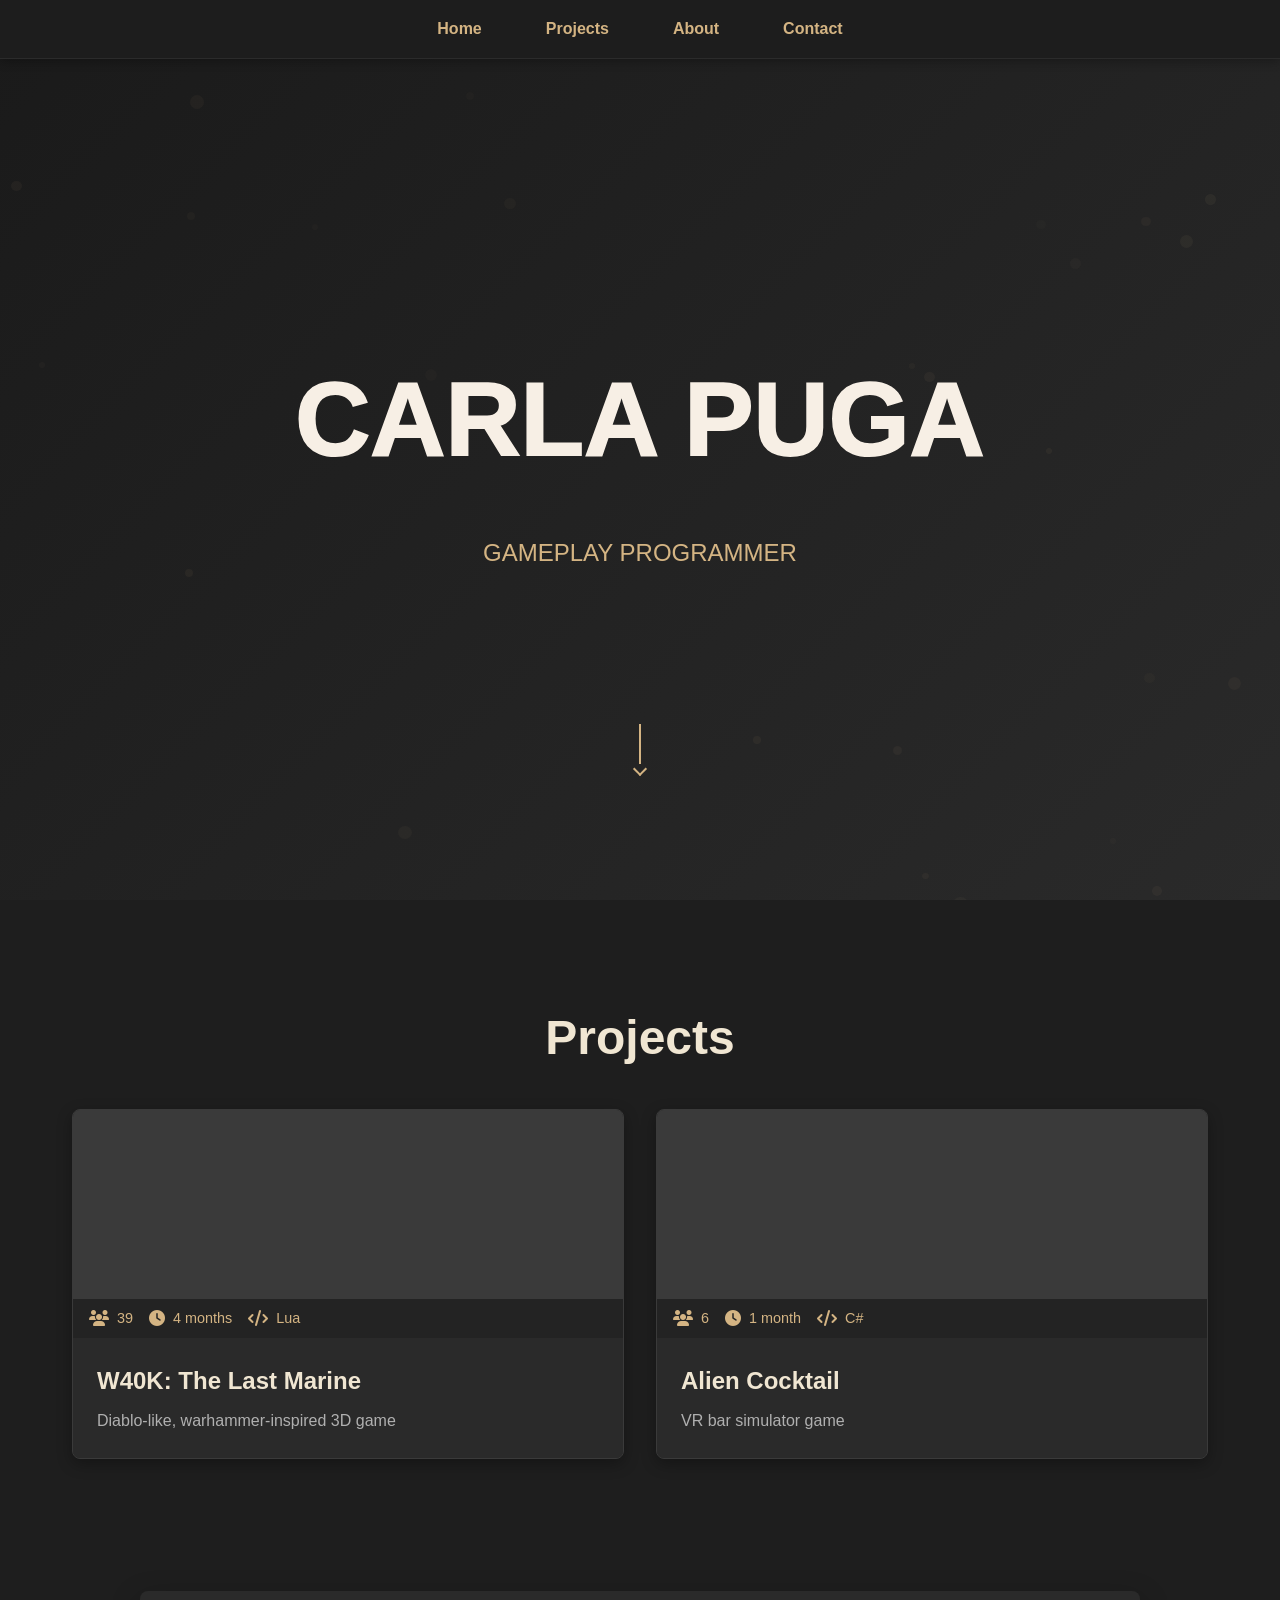
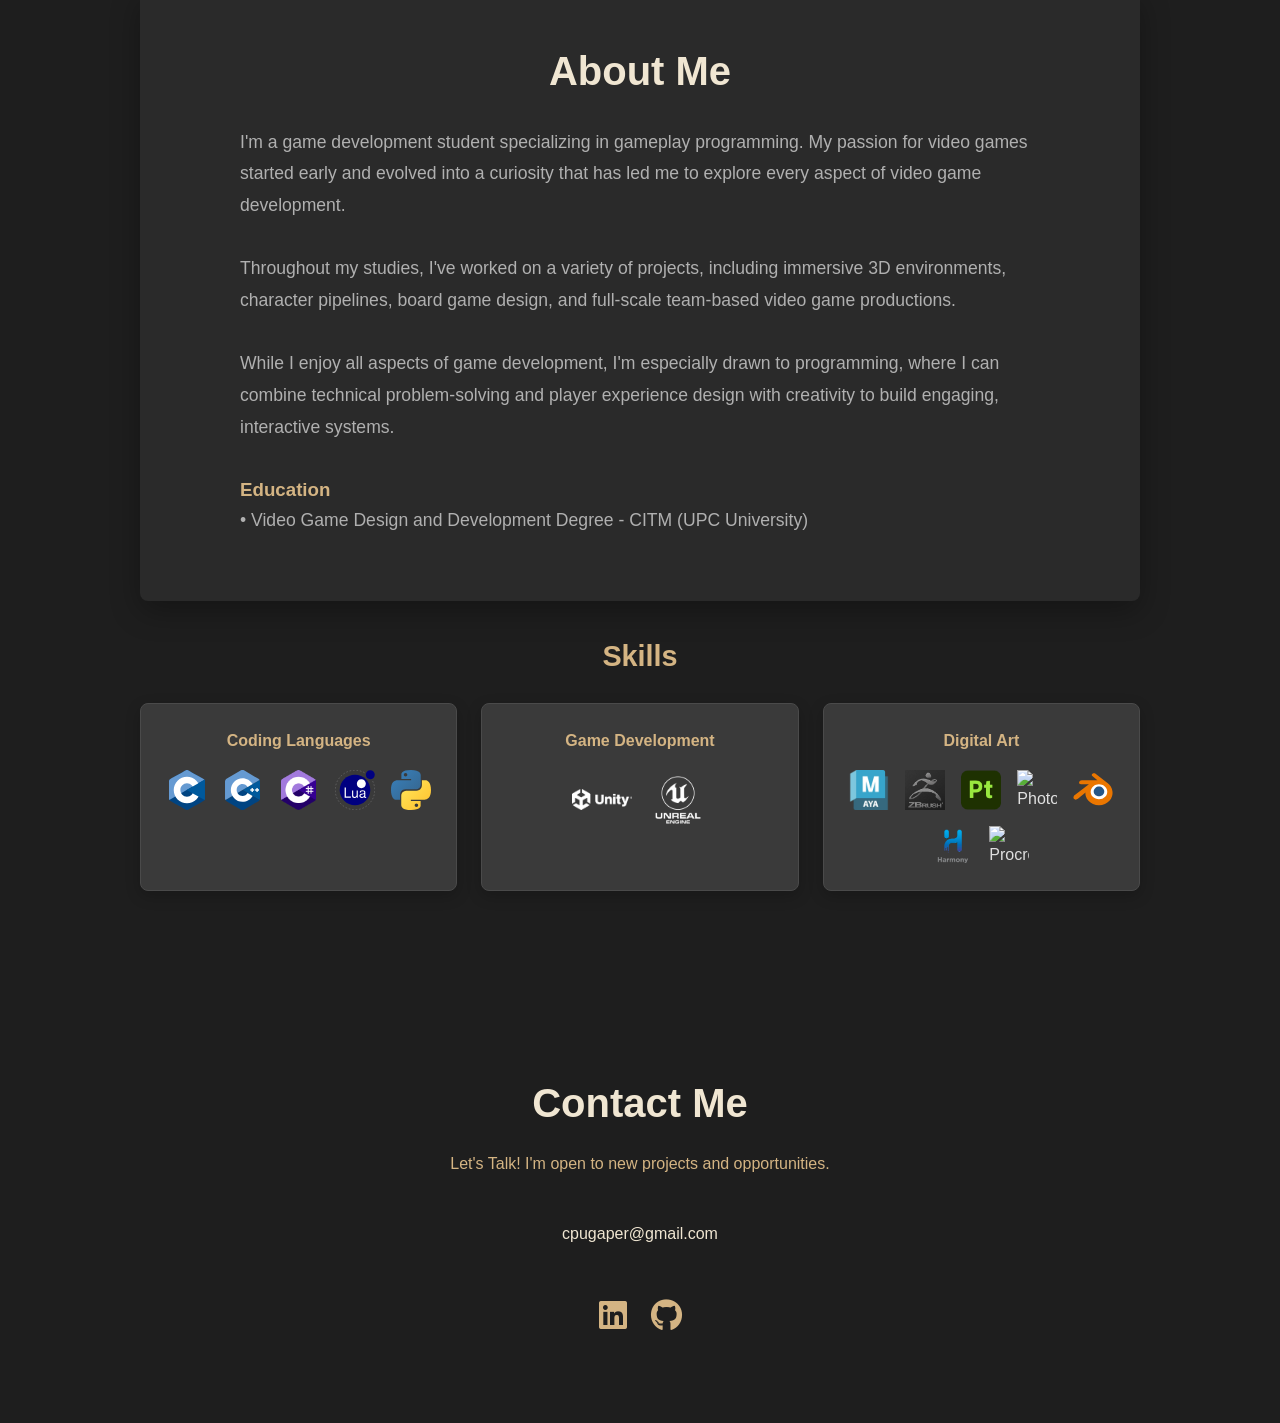
==== index.html @ 1bc5ac52 "fixes" ====
<!DOCTYPE html>
<html lang="es">
<head>
    <meta charset="UTF-8">
    <meta name="viewport" content="width=device-width, initial-scale=1.0">
    <title>Carla Puga</title>
    <style>
        * {
            margin: 0;
            padding: 0;
            box-sizing: border-box;
        }

        html {
            scroll-behavior: smooth;
        }

        body {
            font-family: 'Arial', sans-serif;
            line-height: 1.6;
            color: #e0e0e0;
            overflow-x: hidden;
            background-color: #121212;
        }

        nav {
            position: fixed;
            top: 0;
            width: 100%;
            background: rgba(30, 30, 30, 0.95);
            backdrop-filter: blur(10px);
            z-index: 1000;
            padding: 1rem 0;
            box-shadow: 0 2px 10px rgba(0,0,0,0.3);
            border-bottom: 1px solid rgba(100, 100, 100, 0.2);
        }

        nav ul {
            list-style: none;
            display: flex;
            justify-content: center;
            gap: 2rem;
        }

        nav a {
            color: #d4b483;
            text-decoration: none;
            font-weight: bold;
            transition: all 0.3s ease;
            cursor: pointer;
            padding: 0.5rem 1rem;
            border-radius: 20px;
        }

        nav a:hover {
            color: #f0e6d2;
            background-color: rgba(100, 100, 100, 0.2);
        }

        .section {
            padding: 80px 2rem 2rem;
        }

        .container {
            max-width: 1200px;
            margin: 0 auto;
            padding: 0 2rem;
        }

        #home {
            background: linear-gradient(135deg, #1a1a1a 0%, #2a2a2a 100%);
            display: flex;
            align-items: center;
            justify-content: center;
            text-align: center;
            color: #f0e6d2;
            position: relative;
            overflow: hidden;
            min-height: 100vh;
            padding: 80px 2rem 2rem;
        }

        .particles {
            position: absolute;
            top: 0;
            left: 0;
            width: 100%;
            height: 100%;
            z-index: 0;
            overflow: hidden;
        }

        .particle {
            position: absolute;
            background-color: rgba(212, 180, 131, 0.2);
            border-radius: 50%;
            animation: float 15s infinite linear;
        }

        @keyframes float {
            0% {
                transform: translateY(0) rotate(0deg);
                opacity: 1;
            }
            100% {
                transform: translateY(-1000px) rotate(720deg);
                opacity: 0;
            }
        }

        .home-content {
            position: relative;
            z-index: 1;
            width: 100%;
            display: flex;
            flex-direction: column;
            align-items: center;
            justify-content: center;
            min-height: 80vh;
        }

        .home-content h1 {
            font-size: 4rem;
            margin-bottom: 1rem;
            animation: fadeInUp 1s ease, floatTitle 6s cubic-bezier(0.45, 0.05, 0.55, 0.95) infinite alternate;
            text-shadow: 0 2px 4px rgba(0,0,0,0.3);
            color: #f0e6d2;
        }

        @keyframes floatTitle {
            0% {
                transform: translateY(0);
                text-shadow: 0 2px 4px rgba(0,0,0,0.3);
            }
            100% {
                transform: translateY(-8px);
                text-shadow: 0 5px 15px rgba(212, 180, 131, 0.2);
            }
        }

        .home-content p {
            font-size: 1.5rem;
            margin-bottom: 2rem;
            animation: fadeInUp 1s ease 0.3s both, floatText 4s ease-in-out infinite alternate;
            color: #d4b483;
        }

        @keyframes floatText {
            0% {
                transform: translateY(0);
            }
            100% {
                transform: translateY(-5px);
            }
        }

        #projects {
            background: #1e1e1e;
            padding-top: 100px;
            position: relative;
        }

        #projects h2 {
            font-size: 3rem;
            text-align: center;
            margin-bottom: 2rem;
            color: #f0e6d2;
        }

        .projects-nav {
            text-align: center;
            margin-bottom: 3rem;
        }

        .project-nav-item {
            display: inline-block;
            margin: 0 2rem;
            font-size: 1.5rem;
            font-weight: bold;
            color: #d4b483;
            cursor: pointer;
            position: relative;
            transition: color 0.3s ease;
            padding-bottom: 0.5rem;
        }

        .project-nav-item:hover {
            color: #f0e6d2;
        }

        .project-nav-item.active {
            color: #f0e6d2;
        }

        .project-nav-item.active::after {
            content: '';
            position: absolute;
            bottom: 0;
            left: 0;
            width: 100%;
            height: 2px;
            background: #d4b483;
            animation: slideIn 0.3s ease;
        }

        .projects-grid {
            display: grid;
            grid-template-columns: repeat(auto-fit, minmax(300px, 1fr));
            gap: 2rem;
            margin-top: 2rem;
            transition: opacity 0.3s ease;
        }

        .project-card {
            position: relative;
            background: #2a2a2a;
            border-radius: 8px;
            overflow: hidden;
            box-shadow: 0 5px 15px rgba(0,0,0,0.3);
            transition: all 0.4s cubic-bezier(0.175, 0.885, 0.32, 1.275);
            cursor: pointer;
            border: 1px solid #3a3a3a;
            height: 350px; 
        }

        .project-card:hover {
            transform: translateY(-10px);
            box-shadow: 0 20px 40px rgba(0,0,0,0.4);
        }

        .project-card .project-content {
            position: relative;
            width: 100%;
            height: 100%;
            display: flex;
            flex-direction: column;
        }

        .project-img {
            width: 100%;
            height: 350px; 
            background: #3a3a3a;
            display: flex;
            flex-direction: column;
            align-items: stretch;
            border-bottom: 1px solid #3a3a3a;
            transition: all 0.4s ease;
            overflow: hidden;
        }

        .project-img video {
            width: 100%;
            height: 100%;
            object-fit: cover;
        }

        .project-info-bar {
            background: rgba(30, 30, 30, 0.8);
            padding: 0.5rem 1rem;
            display: flex;
            align-items: center;
            gap: 1rem;
            position: absolute;
            bottom: 120px;
            width: 100%;
            z-index: 2;
            backdrop-filter: blur(5px);
        }

        .info-item {
            display: flex;
            align-items: center;
            gap: 0.5rem;
            color: #d4b483;
            font-size: 0.9rem;
        }

        .info-item i {
            font-size: 1rem;
        }

        .project-info {
            padding: 1.5rem;
            transition: all 0.4s ease;
            background: #2a2a2a;
            height: 150px;
            display: flex;
            flex-direction: column;
            justify-content: space-between;
            position: relative;
            z-index: 1;
        }

        .project-info h3 {
            font-size: 1.5rem;
            margin-bottom: 0.5rem;
            color: #f0e6d2;
            transition: all 0.3s ease;
        }

        .project-info p {
            color: #b0b0b0;
            transition: all 0.3s ease;
        }

        .project-info-wrapper {
            position: absolute;
            top: 0;
            left: 0;
            width: 100%;
            height: 100%;
            background: rgba(42, 42, 42, 0.9);
            display: flex;
            align-items: center;
            justify-content: center;
            opacity: 0;
            transition: all 0.4s ease;
            padding: 2rem;
            box-sizing: border-box;
            z-index: 3;
        }

        .project-card:hover .project-info-wrapper {
            opacity: 1;
            transform: translateY(-30px);
        }

        .project-info-content {
            text-align: center;
            margin-top: -70px;
        }

        .project-info-content h3 {
            font-size: 1.8rem;
            margin-bottom: 1rem;
            color: #f0e6d2;
        }

        .project-info-content p {
            color: #d4b483;
            font-size: 1.1rem;
        }

        #about {
            background: #1e1e1e;
            padding: 100px 2rem;
            position: relative;
        }

        .about-container {
            background: #2a2a2a;
            max-width: 1000px;
            margin: 0 auto;
            padding: 3rem;
            border-radius: 8px;
            box-shadow: 0 10px 30px rgba(0,0,0,0.3);
            position: relative;
            z-index: 1;
        }

        .about-text {
            max-width: 800px;
            margin: 0 auto;
        }

        .about-text h2 {
            font-size: 2.5rem;
            margin-bottom: 1.5rem;
            color: #f0e6d2;
            text-align: center;
        }

        .about-text h3 {
            color: #d4b483;
            margin-top: 2rem;
        }

        .about-text p {
            font-size: 1.1rem;
            margin-bottom: 1rem;
            line-height: 1.8;
            color: #b0b0b0;
        }
        
        .page-end-arrow {
            position: relative;
            width: 100%;
            text-align: center;
            padding: 40px 0;
            background: #1a1a1a; 
        }

        #scroll-down {
            display: block;
            position: absolute;
            bottom: 40px;
            left: 50%;
            transform: translateX(-50%);
            padding-top: 40px; 
            text-align: center;
            cursor: pointer;
            width: 100%;
            z-index: 2;
        }

        .arrow-down {
            display: block;
            margin: 0 auto;
            width: 10px;
            height: 30px; 
        }

        .arrow-down:after {
            content: '';
            display: block;
            margin: 0;
            padding: 0;
            width: 8px;
            height: 8px;
            border-top: 2px solid #d4b483;
            border-right: 2px solid #d4b483;
            transform: rotate(135deg);
        }

        #scroll-down::before {
            animation: elasticus 1.2s cubic-bezier(1, 0, 0, 1) infinite;
            position: absolute;
            top: 0;
            left: 50%;
            margin-left: -1px;
            width: 2px;
            height: 40px; 
            background: #d4b483;
            content: ' ';
        }

        @keyframes elasticus {
            0% {
                transform-origin: 0% 0%;
                transform: scale(1, 0);
            }
            50% {
                transform-origin: 0% 0%;
                transform: scale(1, 1);
            }
            50.1% {
                transform-origin: 0% 100%;
                transform: scale(1, 1);
            }
            100% {
                transform-origin: 0% 100%;
                transform: scale(1, 0);
            }
        }

        .skills-section {
            max-width: 1000px;
            margin: 2rem auto 0;
        }

        .skills-section h3 {
            color: #d4b483;
            text-align: center;
            margin-bottom: 1.5rem;
            font-size: 1.8rem;
        }

        .skills-grid {
            display: grid;
            grid-template-columns: repeat(auto-fit, minmax(150px, 1fr));
            gap: 1.5rem;
        }

        .skill-item {
            background: #3a3a3a;
            padding: 1.5rem;
            border-radius: 8px;
            box-shadow: 0 5px 15px rgba(0,0,0,0.2);
            text-align: center;
            border: 1px solid #4a4a4a;
            transition: transform 0.3s ease, box-shadow 0.3s ease;
        }

        .skill-item:hover {
            transform: translateY(-5px);
            box-shadow: 0 8px 20px rgba(0,0,0,0.3);
            border-color: #d4b483;
        }

        .skill-item h4 {
            color: #d4b483;
            margin-bottom: 1rem;
        }

        .skill-images {
            display: flex;
            flex-wrap: wrap;
            justify-content: center;
            gap: 1rem;
        }

        .skill-img {
            width: 40px;
            height: 40px;
            object-fit: contain;
            transition: transform 0.3s ease;
        }

        .skill-img:hover {
            transform: scale(1.2);
        }

        #contact {
            background: #1e1e1e;
            color: #f0e6d2;
            text-align: center;
            padding: 80px 2rem;
            position: relative;
        }

        .contact-content {
            max-width: 600px;
            margin: 0 auto;
            position: relative;
            z-index: 1;
        }

        .contact-content h2 {
            font-size: 2.5rem;
            margin-bottom: 1rem;
            color: #f0e6d2;
        }

        .contact-content p {
            font-size: 1rem;
            margin-bottom: 2rem;
            color: #d4b483;
        }

        .contact-info {
            display: flex;
            flex-direction: column;
            gap: 1rem;
            margin-bottom: 2rem;
        }

        .contact-item {
            display: flex;
            align-items: center;
            justify-content: center;
            gap: 1rem;
            padding: 0.8rem;
            transition: transform 0.3s ease;
            color: #f0e6d2;
        }

        .contact-item:hover {
            transform: none;
        }

        .contact-icon {
            font-size: 1.5rem;
            color: #d4b483;
        }

        .social-icons {
            display: flex;
            justify-content: center;
            gap: 1.5rem;
            margin-top: 1.5rem;
        }

        .social-icon {
            font-size: 2rem;
            color: #d4b483;
            transition: transform 0.3s ease, color 0.3s ease;
        }

        .social-icon:hover {
            transform: translateY(-5px) scale(1.2);
            color: #f0e6d2;
        }

        .modal {
            display: none;
            position: fixed;
            z-index: 2000;
            left: 0;
            top: 0;
            width: 100%;
            height: 100%;
            background-color: rgba(0,0,0,0.8);
            backdrop-filter: blur(5px);
            overflow-y: auto;
        }

        .modal-content {
            background-color: #2a2a2a;
            margin: 5% auto;
            padding: 2rem;
            border-radius: 8px;
            width: 80%;
            max-width: 800px;
            position: relative;
            animation: slideInModal 0.3s ease;
            border: 1px solid #3a3a3a;
        }

        .close {
            color: #aaa;
            float: right;
            font-size: 28px;
            font-weight: bold;
            cursor: pointer;
            position: absolute;
            right: 1rem;
            top: 1rem;
            transition: color 0.3s ease;
        }

        .close:hover {
            color: #d4b483;
        }

        .modal-img {
            width: 100%;
            height: 400px;
            border-radius: 8px;
            margin-bottom: 1.5rem;
            background: #3a3a3a;
            display: flex;
            align-items: center;
            justify-content: center;
            color: #d4b483;
            border: 1px solid #4a4a4a;
            overflow: hidden;
        }

        .modal-img video {
            width: 100%;
            height: 100%;
            object-fit: cover;
        }

        .modal-tech {
            display: flex;
            flex-wrap: wrap;
            gap: 0.5rem;
            margin: 1rem 0;
        }

        .tech-tag {
            background: #d4b483;
            color: #1a1a1a;
            padding: 0.3rem 0.8rem;
            border-radius: 20px;
            font-size: 0.9rem;
        }

        @keyframes fadeInUp {
            from {
                opacity: 0;
                transform: translateY(30px);
            }
            to {
                opacity: 1;
                transform: translateY(0);
            }
        }

        @keyframes slideIn {
            from {
                width: 0;
            }
            to {
                width: 100%;
            }
        }

        @keyframes slideInModal {
            from {
                opacity: 0;
                transform: scale(0.8);
            }
            to {
                opacity: 1;
                transform: scale(1);
            }
        }

        .model-viewer {
            width: 100%;
            height: 300px;
            background: #3a3a3a;
            border-radius: 6px;
            display: flex;
            align-items: center;
            justify-content: center;
            color: #d4b483;
            position: relative;
            overflow: hidden;
        }

        .model-viewer img {
            max-width: 100%;
            max-height: 100%;
            object-fit: contain;
        }

        /* Estilos para el título animado */
        @import url("https://fonts.googleapis.com/css?family=Poppins:100,200,300,400,500,600,700,800,900");
        
        .content {
            position: relative;
            height: 150px; 
            margin-bottom: 20px;
            display: flex;
            justify-content: center;
            align-items: center;
        }
        
        .content h2 {
            font-size: 6.5em; 
            position: absolute;
            left: 50%;
            transform: translateX(-50%);
            white-space: nowrap;
            margin: 0;
            text-align: center;
        }
        
        .content h2:nth-child(1) {
            color: transparent;
            -webkit-text-stroke: 2px #f7efe5;
        }
        
        .content h2:nth-child(2) {
            color: #f7efe5;
            animation: animate 4s ease-in-out infinite;
        }

        .simple-subtitle {
            font-size: 1.5rem;
            color: #d4b483;
            margin: 20px 0 80px 0;
            animation: none !important; 
            text-align: center;
        }
        
        @keyframes animate {
            0%, 100% {
                clip-path: polygon(
                    0% 45%, 16% 44%, 33% 50%, 
                    54% 60%, 70% 61%, 84% 59%, 
                    100% 52%, 100% 100%, 0% 100%
                );
            }
            50% {
                clip-path: polygon(
                    0% 60%, 15% 65%, 34% 66%, 
                    51% 62%, 67% 50%, 84% 45%, 
                    100% 46%, 100% 100%, 0% 100%
                );
            }
        }

        /* Media Queries para Responsive Design */
        
        /* Tablets y pantallas medianas */
        @media (max-width: 1024px) {
            .projects-grid {
                grid-template-columns: repeat(auto-fit, minmax(280px, 1fr));
                gap: 1.5rem;
            }
            
            .project-card {
                height: 320px;
            }
            
            .project-img {
                height: 200px;
            }
            
            .project-info-bar {
                bottom: 120px;
                padding: 0.4rem 0.8rem;
            }
            
            .project-info {
                height: 120px;
                padding: 1rem;
            }
            
            .content h2 {
                font-size: 5em;
            }
            
            .simple-subtitle {
                font-size: 1.3rem;
                margin: 20px 0 70px 0;
            }
            
            .about-container {
                padding: 2rem;
            }
            
            .skills-grid {
                grid-template-columns: repeat(auto-fit, minmax(130px, 1fr));
                gap: 1.2rem;
            }

            #scroll-down {
                bottom: 30px;
                padding-top: 35px;
            }

            #scroll-down::before {
                height: 35px;
            }
        }
        
        /* Móviles y tablets pequeñas */
        @media (max-width: 768px) {
            nav ul {
                gap: 1rem;
                padding: 0 1rem;
            }
            
            nav a {
                padding: 0.4rem 0.8rem;
                font-size: 0.9rem;
            }
            
            .section {
                padding: 70px 1rem 1rem;
            }
            
            .container {
                padding: 0 1rem;
            }
            
            #home {
                min-height: 90vh;
                padding: 70px 1rem 1rem;
            }

            .home-content {
                min-height: 70vh;
            }
            
            .content {
                height: 120px;
                margin-bottom: 15px;
            }
            
            .content h2 {
                font-size: 3.5em;
            }
            
            .simple-subtitle {
                font-size: 1.1rem;
                margin: 15px 0 60px 0;
            }
            
            #scroll-down {
                bottom: 25px;
                padding-top: 30px;
            }

            #scroll-down::before {
                height: 30px;
            }
            
            #projects {
                padding-top: 80px;
            }
            
            #projects h2 {
                font-size: 2.2rem;
                margin-bottom: 1.5rem;
            }
            
            .projects-grid {
                grid-template-columns: 1fr;
                gap: 1.5rem;
                margin-top: 1.5rem;
            }
            
            .project-card {
                height: 350px;
                min-height: 350px;
            }

            .project-img {
                height: 350px;
            }
            
            .project-info {
                height: 110px;
                min-height: 110px;
                padding: 1.5rem;
            }
            
            .project-info-bar {
                position: absolute;
                bottom: 110px; 
                left: 0;
                width: 100%;
                background: rgba(30, 30, 30, 0.8);
                padding: 0.5rem 1rem;
                display: flex;
                align-items: center;
                gap: 1rem;
                z-index: 2;
                backdrop-filter: blur(5px);
            }
            
            .info-item {
                font-size: 0.8rem;
                flex: 1;
                min-width: 70px;
                justify-content: center;
            }
            
            .project-info h3 {
                font-size: 1.4rem;
                margin-bottom: 0.5rem;
            }
            
            .project-info p {
                font-size: 0.95rem;
                line-height: 1.5;
            }

            .project-info-wrapper {
                position: absolute;
                top: 0;
                left: 0;
                width: 100%;
                height: 120%;
                background: rgba(42, 42, 42, 0.9);
                display: flex;
                align-items: center;
                justify-content: center;
                opacity: 0;
                transition: all 0.4s ease;
                padding: 2rem;
                box-sizing: border-box;
                z-index: 3;
            }

            .project-card.active .project-info-wrapper {
                opacity: 1;
                transform: translateY(-30px);
            }

            .project-info-content {
                text-align: center;
                margin-top: -70px;
            }

            .project-info-content h3 {
                font-size: 1.6rem;
                margin-bottom: 1rem;
                color: #f0e6d2;
            }

            .project-info-content p {
                color: #d4b483;
                font-size: 1rem;
            }
            
            .project-card:active {
                transform: scale(0.98);
            }
            
            #about {
                padding: 80px 1rem;
            }
            
            .about-container {
                padding: 1.5rem;
            }
            
            .about-text h2 {
                font-size: 2rem;
            }
            
            .about-text p {
                font-size: 1rem;
            }
            
            .skills-section h3 {
                font-size: 1.5rem;
            }
            
            .skills-grid {
                grid-template-columns: repeat(auto-fit, minmax(120px, 1fr));
                gap: 1rem;
            }
            
            .skill-item {
                padding: 1rem;
            }
            
            .skill-item h4 {
                font-size: 0.9rem;
            }
            
            .skill-images {
                gap: 0.8rem;
            }
            
            .skill-img {
                width: 35px;
                height: 35px;
            }
            
            #contact {
                padding: 60px 1rem;
            }
            
            .contact-content h2 {
                font-size: 2rem;
            }
            
            .social-icons {
                gap: 1.2rem;
            }
            
            .social-icon {
                font-size: 1.7rem;
            }
            
            .modal-content {
                width: 90%;
                padding: 1.5rem;
                margin: 10% auto;
            }
            
            .modal-img {
                height: 300px;
            }
        }
        
        /* Móviles pequeños */
        @media (max-width: 480px) {
            nav ul {
                flex-wrap: wrap;
                gap: 0.5rem;
            }
            
            nav a {
                font-size: 0.8rem;
                padding: 0.3rem 0.6rem;
            }
            
            .content {
                height: 100px;
                margin-bottom: 10px;
            }
            
            .content h2 {
                font-size: 2.5em;
            }
            
            .simple-subtitle {
                font-size: 1rem;
                margin: 10px 0 50px 0;
            }
            
            #scroll-down {
                bottom: 20px;
                padding-top: 25px;
            }

            #scroll-down::before {
                height: 25px;
            }
            
            #projects h2 {
                font-size: 1.8rem;
            }
            
            .project-info-content h3 {
                font-size: 1.4rem;
            }

            .project-info-content p {
                font-size: 0.9rem;
            }

            .project-info-bar {
                bottom: 100px; 
                padding: 0.4rem 0.8rem;
            }
            
            .project-card {
                height: 320px;
                min-height: 320px;
            }

            .project-img {
                height: 320px;
            }
            
            .project-info {
                height: 100px;
                min-height: 100px;
                padding: 1rem;
            }

            .info-item {
                font-size: 0.75rem;
                min-width: 60px;
            }
            
            .project-info h3 {
                font-size: 1.3rem;
            }
            
            .project-info p {
                font-size: 0.9rem;
            }
            
            .about-text h2 {
                font-size: 1.8rem;
            }
            
            .about-text p {
                font-size: 0.95rem;
            }
            
            .skills-grid {
                grid-template-columns: 1fr;
            }
            
            .skill-item {
                padding: 1.2rem;
            }
            
            .contact-content h2 {
                font-size: 1.8rem;
            }
            
            .social-icons {
                gap: 1rem;
            }
            
            .social-icon {
                font-size: 1.5rem;
            }
            
            .modal-content {
                width: 95%;
                padding: 1rem;
                margin: 5% auto;
            }
            
            .modal-img {
                height: 250px;
            }
        }
        
        /* Móviles muy pequeños */
        @media (max-width: 360px) {
            .project-card {
                min-height: 320px;
            }
            
            .project-img {
                height: 180px;
            }
            
            .project-info-bar {
                padding: 0.3rem 0.6rem;
            }
            
            .info-item {
                font-size: 0.7rem;
                min-width: 50px;
            }
            
            .project-info {
                padding: 0.8rem;
            }
            
            .content {
                height: 80px;
            }
            
            .content h2 {
                font-size: 2em;
            }
            
            .simple-subtitle {
                font-size: 0.9rem;
                margin: 8px 0 40px 0;
            }
            
            #scroll-down {
                bottom: 15px;
                padding-top: 20px;
            }

            #scroll-down::before {
                height: 20px;
            }
        }

        .hidden {
            display: none !important;
        }
    </style>
    <link rel="stylesheet" href="https://cdnjs.cloudflare.com/ajax/libs/font-awesome/6.4.0/css/all.min.css">
</head>
<body>
    <nav>
        <ul>
            <li><a href="#home">Home</a></li>
            <li><a href="#projects">Projects</a></li>
            <li><a href="#about">About</a></li>
            <li><a href="#contact">Contact</a></li>
        </ul>
    </nav>

    <section id="home" class="section">
        <div class="particles" id="particles-js"></div>
        <div class="home-content">

            <section>
                <div class="content">
                    <h2>CARLA PUGA</h2>
                    <h2>CARLA PUGA</h2>
                </div>
            </section>
            
            <p class="simple-subtitle">GAMEPLAY PROGRAMMER</p> 

             <div id="scroll-down" onclick="document.getElementById('projects').scrollIntoView({behavior: 'smooth'})">
                <span class="arrow-down"></span>
            </div>
        </div>
    </section>

    <!-- Projects Section -->
    <section id="projects" class="section">
        <div class="container">
            <h2>Projects</h2>
            
            <!-- Games Projects -->
            <div id="games-projects" class="projects-grid">
                <div class="project-card" onclick="openModal('game1')">
                    <div class="project-content">
                        <div class="project-img">
                            <video muted loop autoplay playsinline>
                                <source src="videos/W40KTrailer.webm" type="video/webm">
                            </video>
                        </div>
                        <div class="project-info-bar">
                                <div class="info-item">
                                    <i class="fas fa-users"></i>
                                    <span>39</span>
                                </div>
                                <div class="info-item">
                                    <i class="fas fa-clock"></i>
                                    <span>4 months</span>
                                </div>
                                <div class="info-item">
                                    <i class="fas fa-code"></i>
                                    <span>Lua</span>
                                </div>
                        </div>
                        <div class="project-info">
                            <h3>W40K: The Last Marine</h3>
                            <p>Diablo-like, warhammer-inspired 3D game</p>
                        </div>
                        <div class="project-info-wrapper">
                            <div class="project-info-content">
                                <p>Click for more details</p>
                            </div>
                        </div>
                    </div>
                </div>
                <div class="project-card" onclick="openModal('game2')">
                    <div class="project-content">
                        <div class="project-img">
                            <video muted loop autoplay playsinline>
                                <source src="videos/AlienCocktailTrailer.webm" type="video/webm">
                            </video>
                        </div>
                        <div class="project-info-bar">
                                <div class="info-item">
                                    <i class="fas fa-users"></i>
                                    <span>6</span>
                                </div>
                                <div class="info-item">
                                    <i class="fas fa-clock"></i>
                                    <span>1 month</span>
                                </div>
                                <div class="info-item">
                                    <i class="fas fa-code"></i>
                                    <span>C#</span>
                                </div>
                        </div>
                        <div class="project-info">
                            <h3>Alien Cocktail</h3>
                            <p>VR bar simulator game</p>
                        </div>
                        <div class="project-info-wrapper">
                            <div class="project-info-content">
                                <p>Click for more details</p>
                            </div>
                        </div>
                    </div>
                </div>
            </div>
        </div>
    </section>

    <!-- About Section -->
    <section id="about" class="section">
        <div class="about-container">
            <div class="about-text">
                <h2>About Me</h2>
                <p>I'm a game development student specializing in gameplay programming. My passion for video games started early and evolved into a curiosity that has led me to explore every aspect of video game development.<br><br> 
                    Throughout my studies, I've worked on a variety of projects, including immersive 3D environments, character pipelines, board game design, and full-scale team-based video game productions.<br><br>
                    While I enjoy all aspects of game development, I'm especially drawn to programming, where I can combine technical problem-solving and player experience design with creativity to build engaging, interactive systems.               </p>

                <h3>Education</h3>
                <p>• Video Game Design and Development Degree - CITM (UPC University)</p>
            </div>
        </div>
        
        <!-- Skills Section -->
        <div class="skills-section">
            <h3>Skills</h3>
            <div class="skills-grid">
                <div class="skill-item">
                    <h4>Coding Languages</h4>
                    <div class="skill-images">
                        <img src="images/C_Logo.svg" alt="C" class="skill-img" title="C">
                        <img src="images/C++_Logo.svg" alt="C++" class="skill-img" title="C++">
                        <img src="images/C_sharp_Logo.png" alt="C#" class="skill-img" title="C#">
                        <img src="images/Lua_Logo.svg" alt="Lua" class="skill-img" title="Lua">
                        <img src="images/Python_Logo.svg" alt="Python" class="skill-img" title="Python">
                    </div>
                </div>
                <div class="skill-item">
                    <h4>Game Development</h4>
                    <div class="skill-images">
                        <img src="images/Unity_Logo.png" alt="Unity" class="skill-img" title="Unity" style="width: 60px; height: 60px;">
                        <img src="images/UnrealEngine_Logo.webp" alt="Unreal Engine" class="skill-img" title="Unreal Engine"  style="width: 60px; height: 60px;">
                    </div>
                </div>
                <div class="skill-item">
                    <h4>Digital Art</h4>
                    <div class="skill-images">
                        <img src="images/Maya_Logo.webp" alt="Maya" class="skill-img" title="Maya">
                        <img src="images/ZBrush_Logo.webp" alt="Zbrush" class="skill-img" title="Zbrush">
                        <img src="images/SubstancePainter_Logo.png" alt="Substance Painter" class="skill-img" title="Substance Painter">
                        <img src="images/Photoshop_Logo.svg" alt="Photoshop" class="skill-img" title="Photoshop">
                        <img src="images/Blender_Logo.svg" alt="Blender" class="skill-img" title="Blender">
                        <img src="images/Harmony_Logo.webp" alt="Toon Boom Harmony" class="skill-img" title="Toon Boom Harmony">
                        <img src="images/Procreate_Logo.png" alt="Procreate" class="skill-img" title="Procreate">
                    </div>
                </div>
            </div>
        </div>
    </section>

    <!-- Modal -->
    <div id="projectModal" class="modal">
        <div class="modal-content">
            <span class="close" onclick="closeModal()">&times;</span>
            <div id="modal-body">
            </div>
        </div>
    </div>

    <script>
        function createParticles() {
            const particlesContainer = document.getElementById('particles-js');
            const particleCount = 30;
            
            for (let i = 0; i < particleCount; i++) {
                const particle = document.createElement('div');
                particle.classList.add('particle');
                
                const size = Math.random() * 10 + 5;
                particle.style.width = `${size}px`;
                particle.style.height = `${size}px`;
                
                particle.style.left = `${Math.random() * 100}%`;
                particle.style.top = `${Math.random() * 100}%`;
                
                particle.style.opacity = Math.random() * 0.2 + 0.1;
                
                const duration = Math.random() * 20 + 10;
                particle.style.animationDuration = `${duration}s`;

                particle.style.animationDelay = `${Math.random() * 5}s`;
                
                particlesContainer.appendChild(particle);
            }
        }

        const projectData = {
            game1: {
                title: "W40K: The Last Marine",
                image: "images/14.png", 
                description: "W40k: The Last Marine is a videogame developed for my third-year project at CITM University, built using our custom game engine.<br><br>You play as the last line of defense against the ork horde. You must defeat the enemies and survive until the end using your arsenal. ", 
                engine: "Coffee Engine",
                programmingLanguage: "Lua",
                teamSize: "39",
                duration: "4 months",
                role: "Enemy Programmer",
                tasks: [
                    "Enemies Tank",
                    "Enemies bug fixing & improvements",
                    "Explosion physics",
                    "Scripting"
                ],
                link: "https://github.com/Burned-Games/W40K-TLM",
                year: "10/02/2025 - 10/06/2025"
            },
            game2: {
                title: "Alien Cocktail",
                image: "images/alien.png",
                description: "Alien Cocktail is a VR simulation videogame developed for the AR subject at CITM University.<BR><BR>You play the role of a bartender in an alien bar environment, where your goal is to save the Turmints by drowning their sorrows, completing their orders using a variety of ingredients and unique recipes.",
                engine: "Unity",
                programmingLanguage: "C#",
                teamSize: "6",
                duration: "1 month",
                role: "Programmer",
                tasks: [
                    "Scene Manager",
                    "Game Manager",
                    "Client Manager",
                    "UI Settings"
                ],
                link: "https://github.com/didacpema/Alien-Cocktail/releases/tag/v2.0",
                year: "05/05/2025 - 03/06/2025"
            }
        };

        function openModal(projectId) {
            const modal = document.getElementById('projectModal');
            const modalBody = document.getElementById('modal-body');
            const project = projectData[projectId];

            const modalContent = document.createElement('div');

            const yearElement = document.createElement('p');
            yearElement.style.color = '#d4b483';
            yearElement.style.fontWeight = 'bold';
            yearElement.style.marginBottom = '0.5rem';
            yearElement.textContent = project.year;
            
            const titleElement = document.createElement('h2');
            titleElement.style.marginBottom = '1rem';
            titleElement.style.fontSize = '1.8rem';
            titleElement.style.color = '#f0e6d2';
            titleElement.textContent = project.title;

            const imgElement = document.createElement('img');
            imgElement.className = 'modal-img';
            imgElement.src = project.image;
            imgElement.alt = project.title;
            imgElement.style.objectFit = 'cover';

            const infoContainer = document.createElement('div');
            infoContainer.style.display = 'grid';
            infoContainer.style.gridTemplateColumns = '1fr 1fr';
            infoContainer.style.gap = '2rem';
            infoContainer.style.marginTop = '1.5rem';
            infoContainer.style.marginBottom = '1.5rem';

            const aboutBox = document.createElement('div');
            aboutBox.style.background = '#3a3a3a';
            aboutBox.style.padding = '1.5rem';
            aboutBox.style.borderRadius = '8px';
            aboutBox.style.border = '1px solid #4a4a4a';
            
            const aboutTitle = document.createElement('h3');
            aboutTitle.style.color = '#f0e6d2';
            aboutTitle.style.marginBottom = '1rem';
            aboutTitle.style.fontSize = '1.8rem';
            aboutTitle.textContent = 'About';
            
            const aboutDesc = document.createElement('p');
            aboutDesc.style.color = '#b0b0b0';
            aboutDesc.style.lineHeight = '1.8';
            aboutDesc.style.marginBottom = '0'; 
            aboutDesc.innerHTML = project.description;
            
            aboutBox.appendChild(aboutTitle);
            aboutBox.appendChild(aboutDesc);
 
            const projectInfoBox = document.createElement('div');
            projectInfoBox.style.background = '#3a3a3a';
            projectInfoBox.style.padding = '1.5rem';
            projectInfoBox.style.borderRadius = '8px';
            projectInfoBox.style.border = '1px solid #4a4a4a';
            
            const projectInfoTitle = document.createElement('h3');
            projectInfoTitle.style.color = '#f0e6d2';
            projectInfoTitle.style.marginBottom = '1rem';
            projectInfoTitle.style.fontSize = '1.8rem';
            projectInfoTitle.textContent = 'Project Info';
         
            const projectDetails = document.createElement('div');
            projectDetails.style.display = 'flex';
            projectDetails.style.flexDirection = 'column';
            projectDetails.style.gap = '1rem';
            
            const details = [
                { label: 'Role', value: project.role },
                { label: 'Team Size', value: project.teamSize },
                { label: 'Programming Language', value: project.programmingLanguage },
                { label: 'Engine', value: project.engine }
            ];
            
            details.forEach(detail => {
                const detailItem = document.createElement('div');
                detailItem.style.display = 'flex';
                detailItem.style.justifyContent = 'space-between';
                detailItem.style.alignItems = 'center';
                detailItem.style.padding = '0.3rem 0';
                
                const label = document.createElement('span');
                label.style.color = '#d4b483';
                label.style.fontWeight = 'bold';
                label.textContent = detail.label + ':';
                
                const value = document.createElement('span');
                value.style.color = '#b0b0b0';
                value.textContent = detail.value;
                
                detailItem.appendChild(label);
                detailItem.appendChild(value);
                projectDetails.appendChild(detailItem);
            });
            
            projectInfoBox.appendChild(projectInfoTitle);
            projectInfoBox.appendChild(projectDetails);
            
            infoContainer.appendChild(aboutBox);
            infoContainer.appendChild(projectInfoBox);

            const responsibilitiesSection = document.createElement('div');
            responsibilitiesSection.style.marginTop = '2rem';
            responsibilitiesSection.style.marginBottom = '1.5rem';
            
            const responsibilitiesTitle = document.createElement('h3');
            responsibilitiesTitle.style.color = '#f0e6d2';
            responsibilitiesTitle.style.marginBottom = '1rem';
            responsibilitiesTitle.style.fontSize = '1.8rem';
            responsibilitiesTitle.textContent = 'Responsibilities';
            
            
            const explanationText = document.createElement('p');
            explanationText.style.color = '#b0b0b0';
            explanationText.style.lineHeight = '1.6';
            explanationText.style.marginBottom = '1.5rem';
            explanationText.style.fontStyle = 'italic';

            if (projectId === 'game1') {
                explanationText.textContent = 'I mainly worked in the enemy department, though I initially contributed to explosion physics, scripting documentation, and public variable visibility. In the enemies department, I led the enemy Tank development, implementing state machine iterations, animations, an alert-nearby-enemies system, berserk ability and indicator state. I enhanced general enemy systems including rotation, detection, and raycasting. Also contributed to bug-fixing and polishing their behavior. Working on this project has taught me the importance of teamwork and adaptability in a large team while also improving my problem-solving and interpersonal skills.';
            } else if (projectId === 'game2') {
                explanationText.textContent = 'I primarily worked on core management systems, implementing the Scene Manager, Game Manager, and Client Manager, along with the UI Settings functionality. I also contributed to other areas when needed and received support from teammates on my systems.';
            }
            
            const tasksList = document.createElement('ul');
            tasksList.style.color = '#b0b0b0';
            tasksList.style.paddingLeft = '1.5rem';
            tasksList.style.lineHeight = '1.8';
            
            project.tasks.forEach(task => {
                const taskItem = document.createElement('li');
                taskItem.style.marginBottom = '0.8rem';
                taskItem.textContent = task;
                tasksList.appendChild(taskItem);
            });
            
            responsibilitiesSection.appendChild(responsibilitiesTitle);
            responsibilitiesSection.appendChild(explanationText)
            responsibilitiesSection.appendChild(tasksList);
 
            const githubLink = document.createElement('div');
            githubLink.style.marginTop = '1.5rem';
            githubLink.style.textAlign = 'center';
            githubLink.style.fontSize = '1.1rem';

            const textBefore = document.createElement('span');
            textBefore.textContent = 'Read more about ';
            textBefore.style.color = '#f0e6d2';

            const projectLink = document.createElement('a');
            projectLink.href = project.link;
            projectLink.target = '_blank';
            projectLink.style.color = '#d4b483';
            projectLink.style.textDecoration = 'none';
            projectLink.style.fontWeight = 'bold';
            projectLink.style.transition = 'color 0.3s ease';
            projectLink.style.display = 'inline-flex';
            projectLink.style.alignItems = 'center';
            projectLink.style.gap = '0.3rem';

            const projectName = document.createElement('span');
            projectName.textContent = project.title;

            const externalLinkIcon = document.createElement('i');
            externalLinkIcon.className = 'fas fa-external-link-alt';
            externalLinkIcon.style.fontSize = '0.8rem';
            externalLinkIcon.style.opacity = '0.8';

            projectLink.appendChild(projectName);
            projectLink.appendChild(externalLinkIcon);

            projectLink.addEventListener('mouseover', function() {
                this.style.color = '#f0e6d2';
            });
            projectLink.addEventListener('mouseout', function() {
                this.style.color = '#d4b483';
            });

            const textAfter = document.createElement('span');
            textAfter.textContent = ' on GitHub';
            textAfter.style.color = '#f0e6d2';

            githubLink.appendChild(textBefore);
            githubLink.appendChild(projectLink);
            githubLink.appendChild(textAfter);

            modalContent.appendChild(yearElement);
            modalContent.appendChild(titleElement);
            modalContent.appendChild(imgElement);
            modalContent.appendChild(infoContainer);
            modalContent.appendChild(responsibilitiesSection);
            modalContent.appendChild(githubLink);

            if (window.innerWidth <= 768) {
                infoContainer.style.gridTemplateColumns = '1fr';
                infoContainer.style.gap = '1.5rem';

                titleElement.style.fontSize = '1.6rem';
                aboutTitle.style.fontSize = '1.4rem';
                projectInfoTitle.style.fontSize = '1.4rem';
                responsibilitiesTitle.style.fontSize = '1.4rem';
   
                aboutBox.style.padding = '1rem';
                projectInfoBox.style.padding = '1rem';
                
                const closeBtn = modal.querySelector('.close');
                closeBtn.style.fontSize = '24px';
                closeBtn.style.padding = '10px';
            }

            modalBody.innerHTML = '';
            modalBody.appendChild(modalContent);
  
            modal.style.display = 'block';
            document.body.style.overflow = 'hidden';
        }

        function isTouchDevice() {
            return 'ontouchstart' in window || navigator.maxTouchPoints > 0;
        }
   
        if (isTouchDevice()) {
            document.body.classList.add('touch-device');
            
            const projectCards = document.querySelectorAll('.project-card');
            projectCards.forEach(card => {
                card.addEventListener('touchstart', function() {
                    this.style.transform = 'scale(0.98)';
                });
                
                card.addEventListener('touchend', function() {
                    this.style.transform = 'scale(1)';
                });
            });
        }

        function closeModal() {
            const modal = document.getElementById('projectModal');
            modal.style.display = 'none';
            document.body.style.overflow = 'auto';
        }

        window.onclick = function(event) {
            const modal = document.getElementById('projectModal');
            if (event.target === modal) {
                closeModal();
            }
        }

        document.onkeydown = function(event) {
            if (event.key === "Escape") {
                closeModal();
            }
        };

        document.addEventListener('DOMContentLoaded', function() {
            createParticles();
            
            const navLinks = document.querySelectorAll('nav a[href^="#"]');
            
            navLinks.forEach(link => {
                link.addEventListener('click', function(e) {
                    e.preventDefault();
                    const targetId = this.getAttribute('href');
                    const targetSection = document.querySelector(targetId);
                    
                    if (targetSection) {
                        targetSection.scrollIntoView({
                            behavior: 'smooth',
                            block: 'start'
                        });
                    }
                });
            });
        });
    </script>
    
    <!-- Contact Section --> 
    <section id="contact" class="section">
        <div class="contact-content">
            <h2>Contact Me</h2>
            <p>Let's Talk! I'm open to new projects and opportunities.</p>
            
            <div class="contact-info">
                <div class="contact-item">
                    <span>cpugaper@gmail.com</span>
                </div>
            </div>
            
            <div class="social-icons">
                <a href="https://linkedin.com/in/carla-puga-pérez" target="_blank" class="social-icon">
                    <i class="fab fa-linkedin"></i>
                </a>
                <a href="https://github.com/cpugaper" target="_blank" class="social-icon">
                    <i class="fab fa-github"></i>
                </a>
            </div>
        </div>
    </section>
</body>
</html>
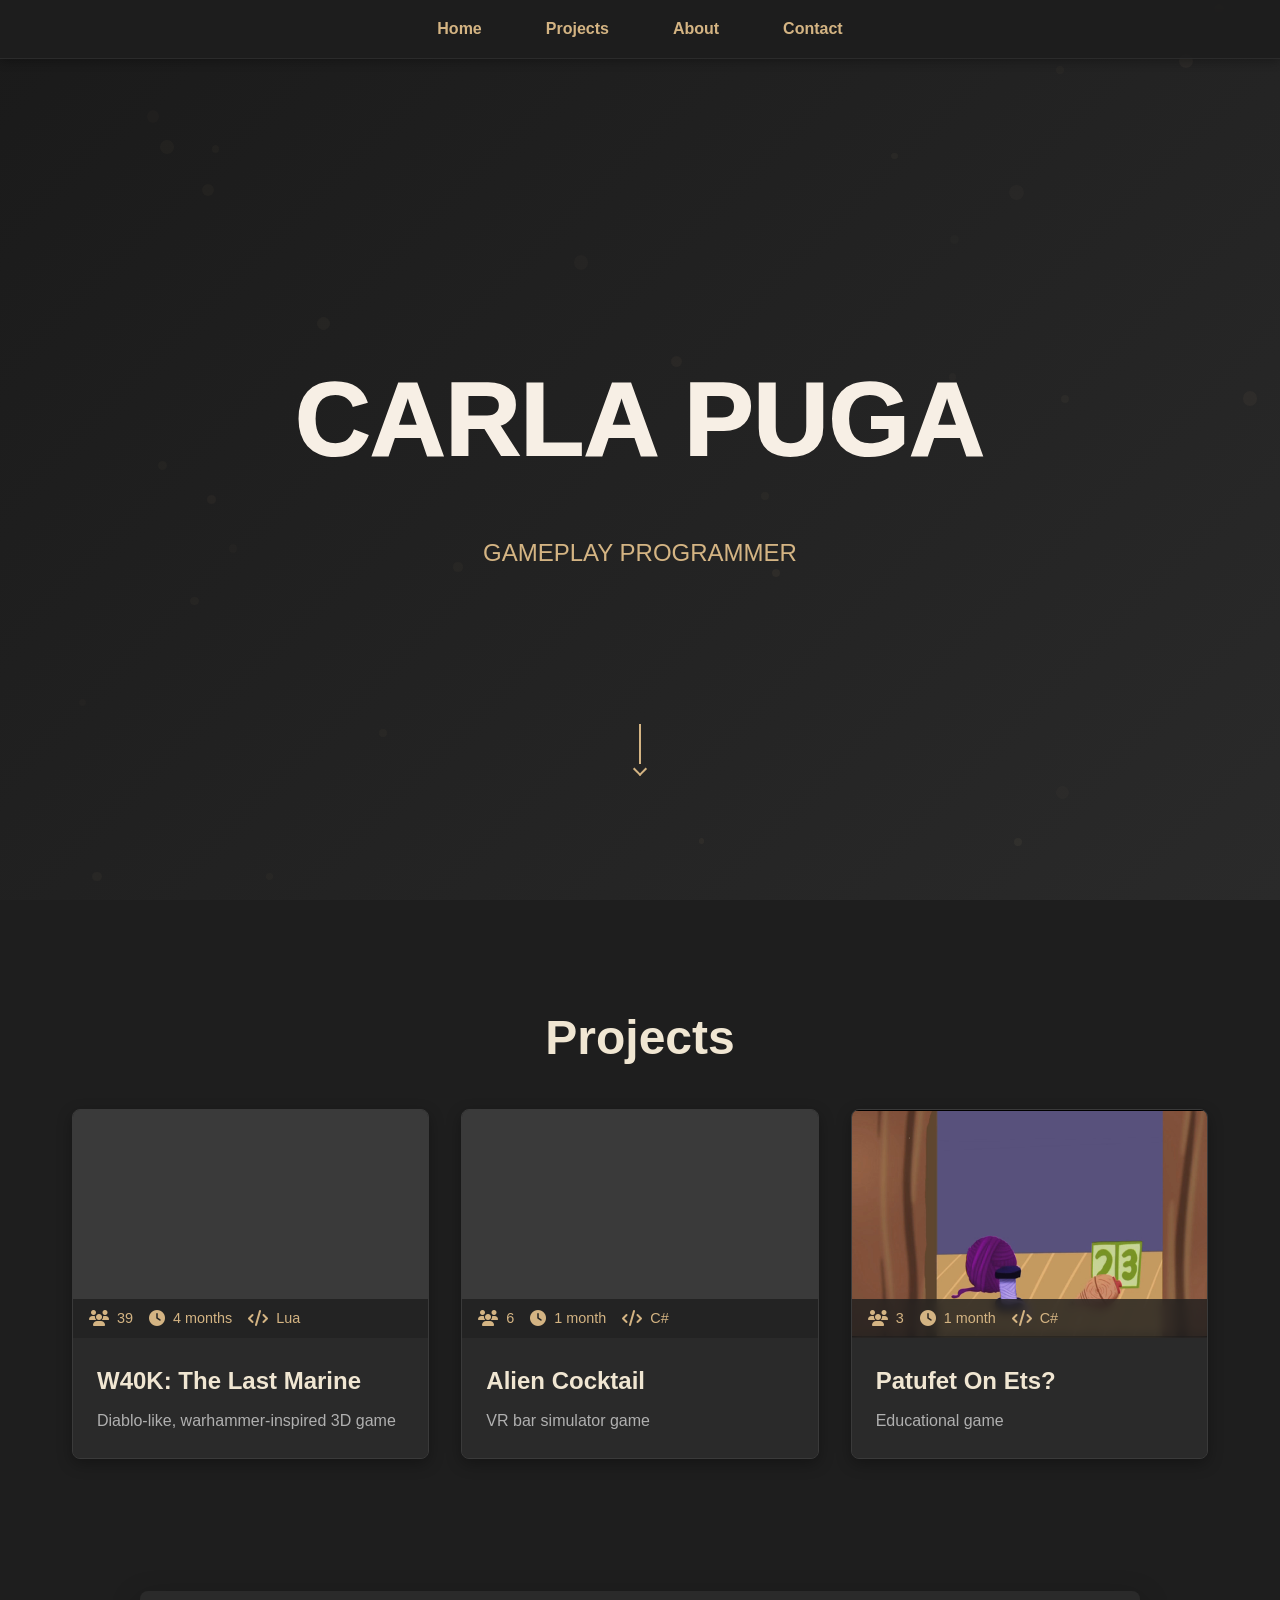
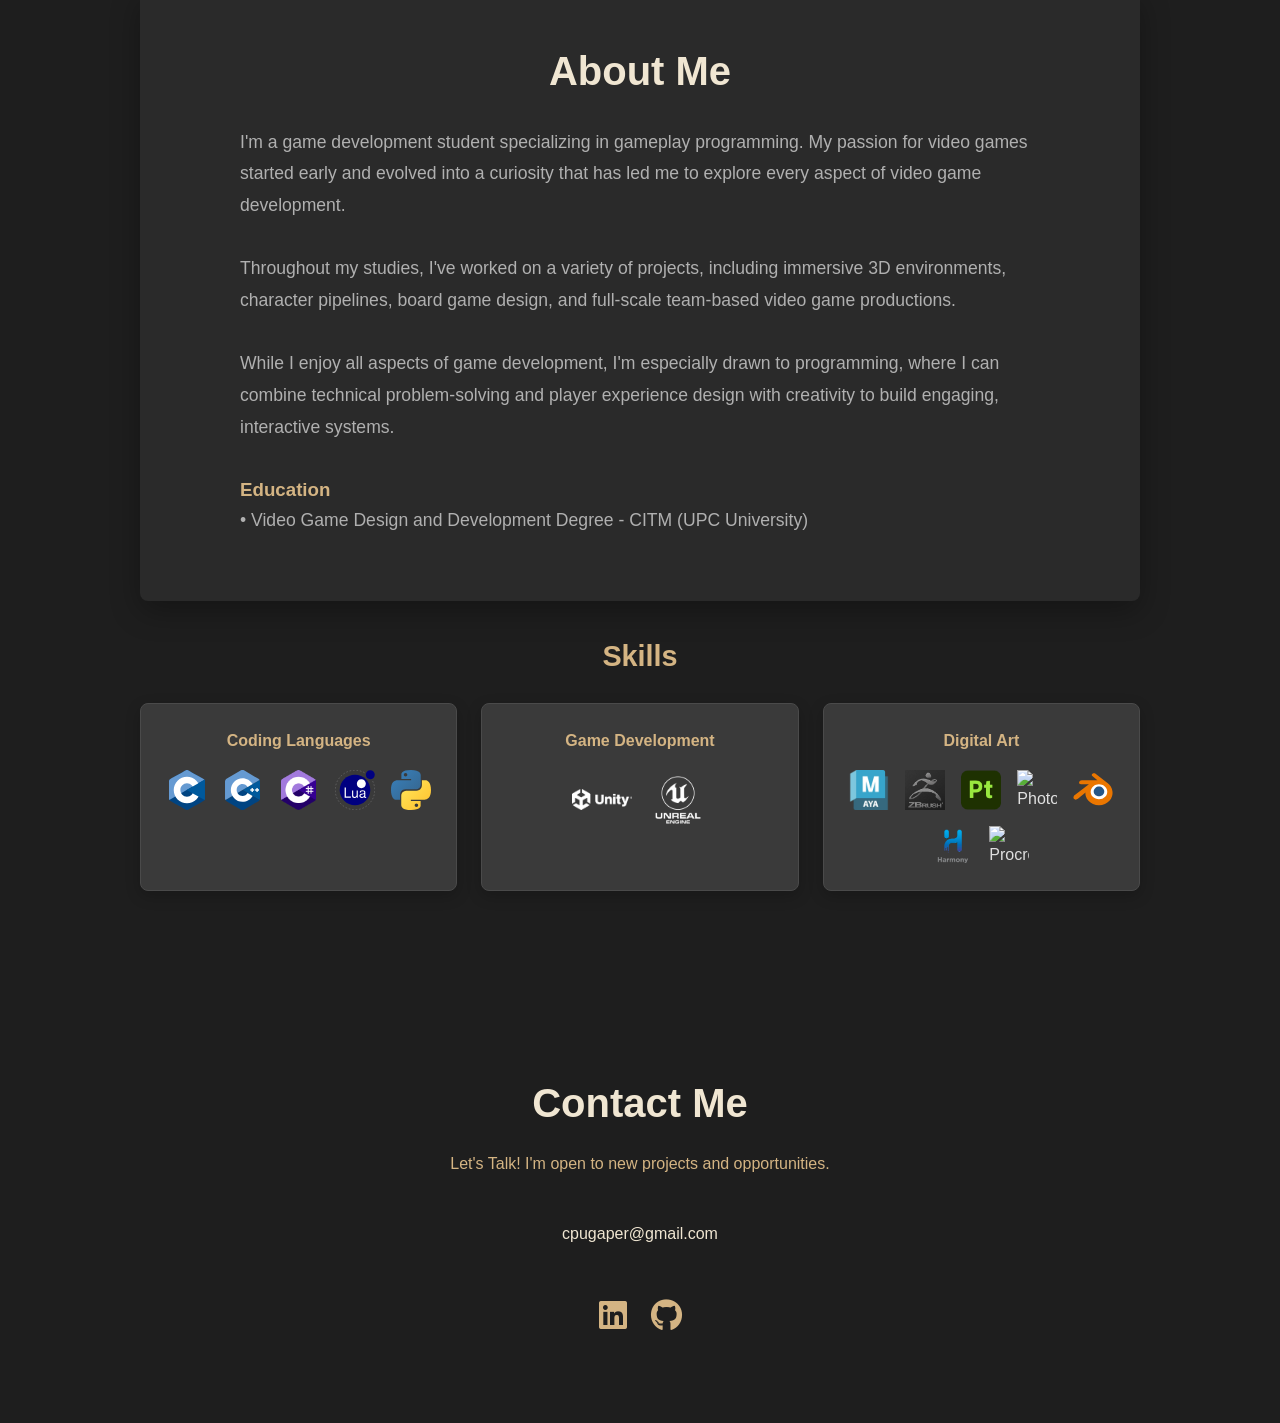
==== commit 6f5a8c55: "new project" ====
--- a/index.html
+++ b/index.html
@@ -1314,6 +1314,38 @@
                         </div>
                     </div>
                 </div>
+                <div class="project-card" onclick="openModal('game3')">
+                    <div class="project-content">
+                        <div class="project-img">
+                            <video muted loop autoplay playsinline>
+                                <source src="videos/POETrailer.webm" type="video/webm">
+                            </video>
+                        </div>
+                        <div class="project-info-bar">
+                                <div class="info-item">
+                                    <i class="fas fa-users"></i>
+                                    <span>3</span>
+                                </div>
+                                <div class="info-item">
+                                    <i class="fas fa-clock"></i>
+                                    <span>1 month</span>
+                                </div>
+                                <div class="info-item">
+                                    <i class="fas fa-code"></i>
+                                    <span>C#</span>
+                                </div>
+                        </div>
+                        <div class="project-info">
+                            <h3>Patufet On Ets?</h3>
+                            <p>Educational game</p>
+                        </div>
+                        <div class="project-info-wrapper">
+                            <div class="project-info-content">
+                                <p>Click for more details</p>
+                            </div>
+                        </div>
+                    </div>
+                </div>
             </div>
         </div>
     </section>
@@ -1441,6 +1473,27 @@
                 ],
                 link: "https://github.com/didacpema/Alien-Cocktail/releases/tag/v2.0",
                 year: "05/05/2025 - 03/06/2025"
+            },
+            game3: {
+                title: "Patufet On Ets?",
+                image: "images/patufet.png",
+                description: "Patufet On Ets is an educational videogame created for 3cat's LUDI contest, targeting children aged 6 to 8.<BR><BR>You play as Patufet, a beloved character from Catalan folklore, and travel through thematic environments while solving mathematical challenges to continue your adventure.",
+                engine: "Unity",
+                programmingLanguage: "C#",
+                teamSize: "3",
+                duration: "1 month",
+                role: "Programmer",
+                tasks: [
+                    "Level 1 Phase 2 mechanics",
+                    "Mini game mechanics (including object art & particle effects)",
+                    "Player state machine",
+                    "Map mechanics",
+                    "Score logic",
+                    "UI implementation & visual assets",
+                    "Trailer"
+                ],
+                link: "https://adriaroger.itch.io/patufet-on-ets",
+                year: "30/09/2025 - 30/10/2025"
             }
         };
 
@@ -1569,6 +1622,8 @@
                 explanationText.textContent = 'I mainly worked in the enemy department, though I initially contributed to explosion physics, scripting documentation, and public variable visibility. In the enemies department, I led the enemy Tank development, implementing state machine iterations, animations, an alert-nearby-enemies system, berserk ability and indicator state. I enhanced general enemy systems including rotation, detection, and raycasting. Also contributed to bug-fixing and polishing their behavior. Working on this project has taught me the importance of teamwork and adaptability in a large team while also improving my problem-solving and interpersonal skills.';
             } else if (projectId === 'game2') {
                 explanationText.textContent = 'I primarily worked on core management systems, implementing the Scene Manager, Game Manager, and Client Manager, along with the UI Settings functionality. I also contributed to other areas when needed and received support from teammates on my systems.';
+            } else if (projectId === 'game3') {
+                explanationText.textContent = 'Working in a compact team of two programmers and one artist, I shared programming responsibilities with my teammate. While I focused primarily on the areas listed below, we both contributed to each other\'s code to implement features and improvements. Additionally, I created some visual assets when needed.';
             }
             
             const tasksList = document.createElement('ul');
@@ -1593,7 +1648,6 @@
             githubLink.style.fontSize = '1.1rem';
 
             const textBefore = document.createElement('span');
-            textBefore.textContent = 'Read more about ';
             textBefore.style.color = '#f0e6d2';
 
             const projectLink = document.createElement('a');
@@ -1626,8 +1680,15 @@
             });
 
             const textAfter = document.createElement('span');
-            textAfter.textContent = ' on GitHub';
             textAfter.style.color = '#f0e6d2';
+
+            if (projectId == 'game3') {
+                textBefore.textContent = 'Play ';
+                textAfter.textContent = 'on itch.io';
+            } else {
+                textBefore.textContent = 'Read more about ';
+                textAfter.textContent = ' on Github';
+            }
 
             githubLink.appendChild(textBefore);
             githubLink.appendChild(projectLink);
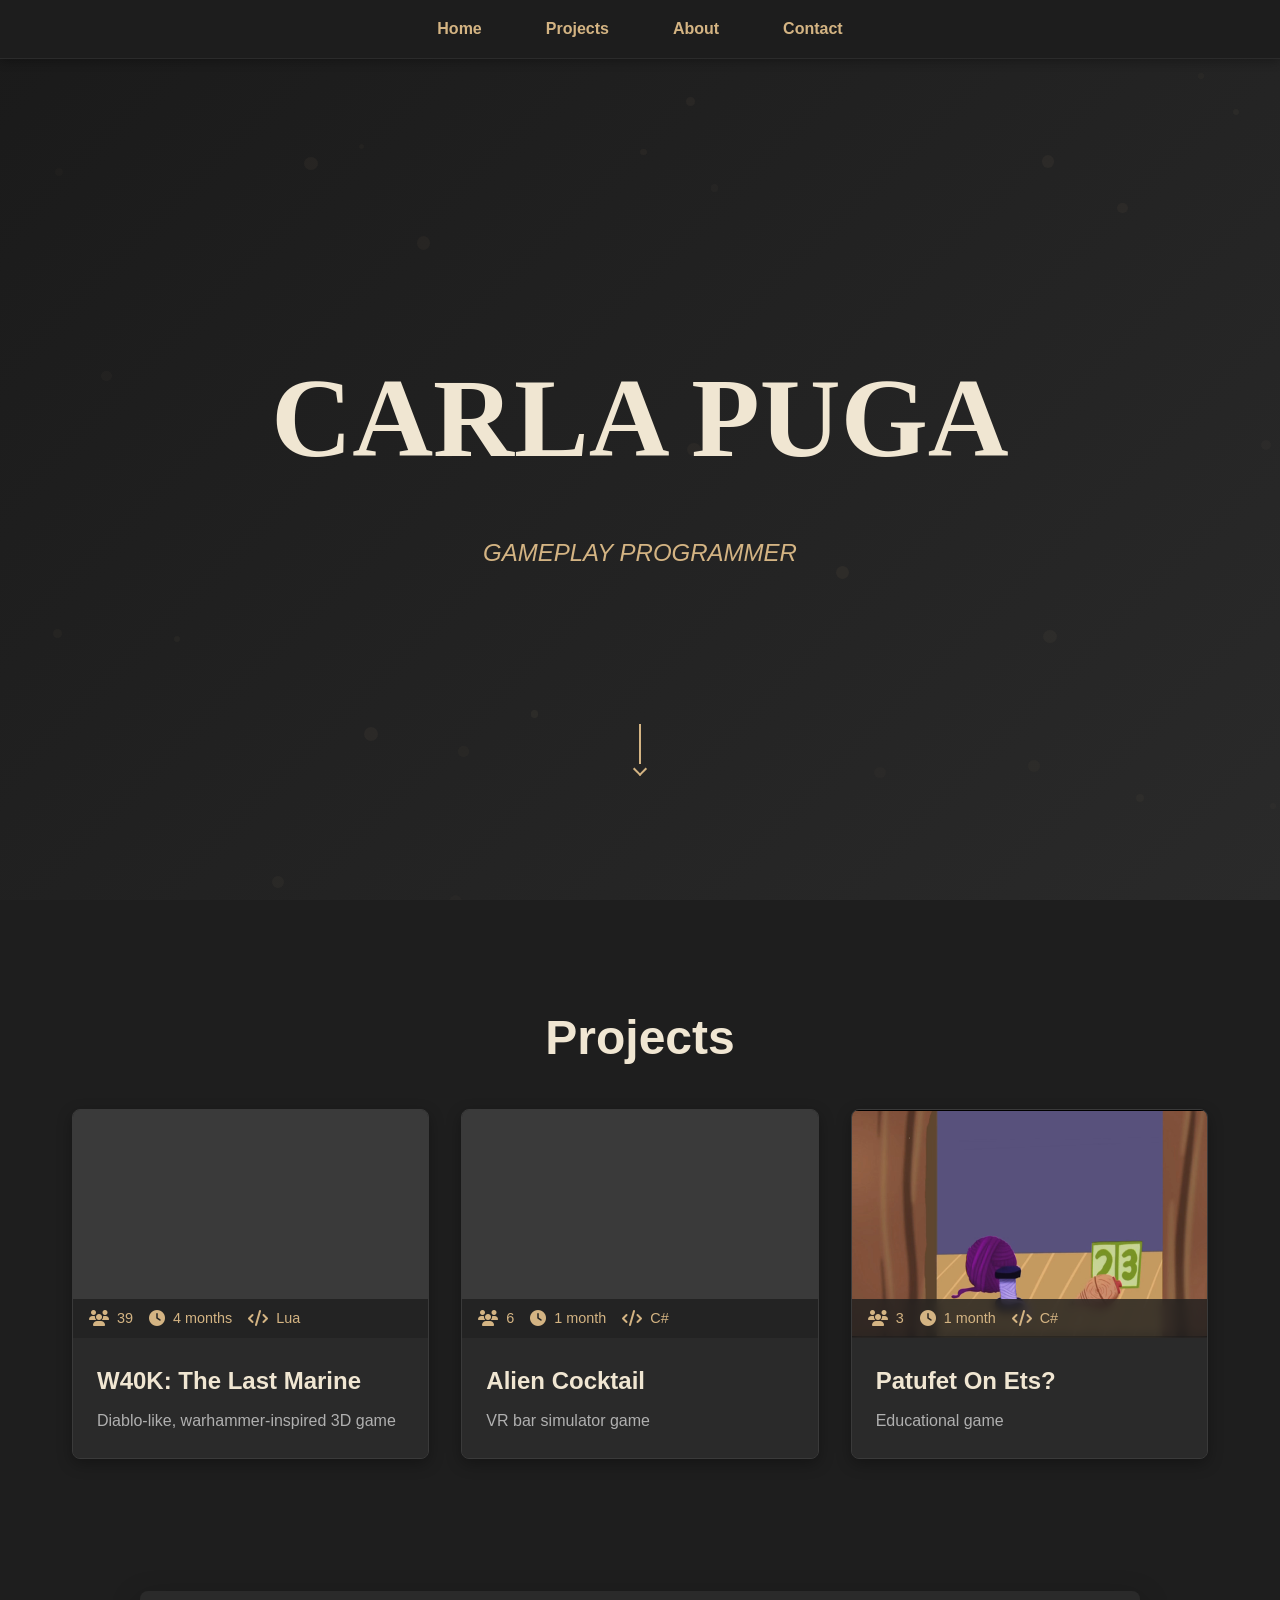
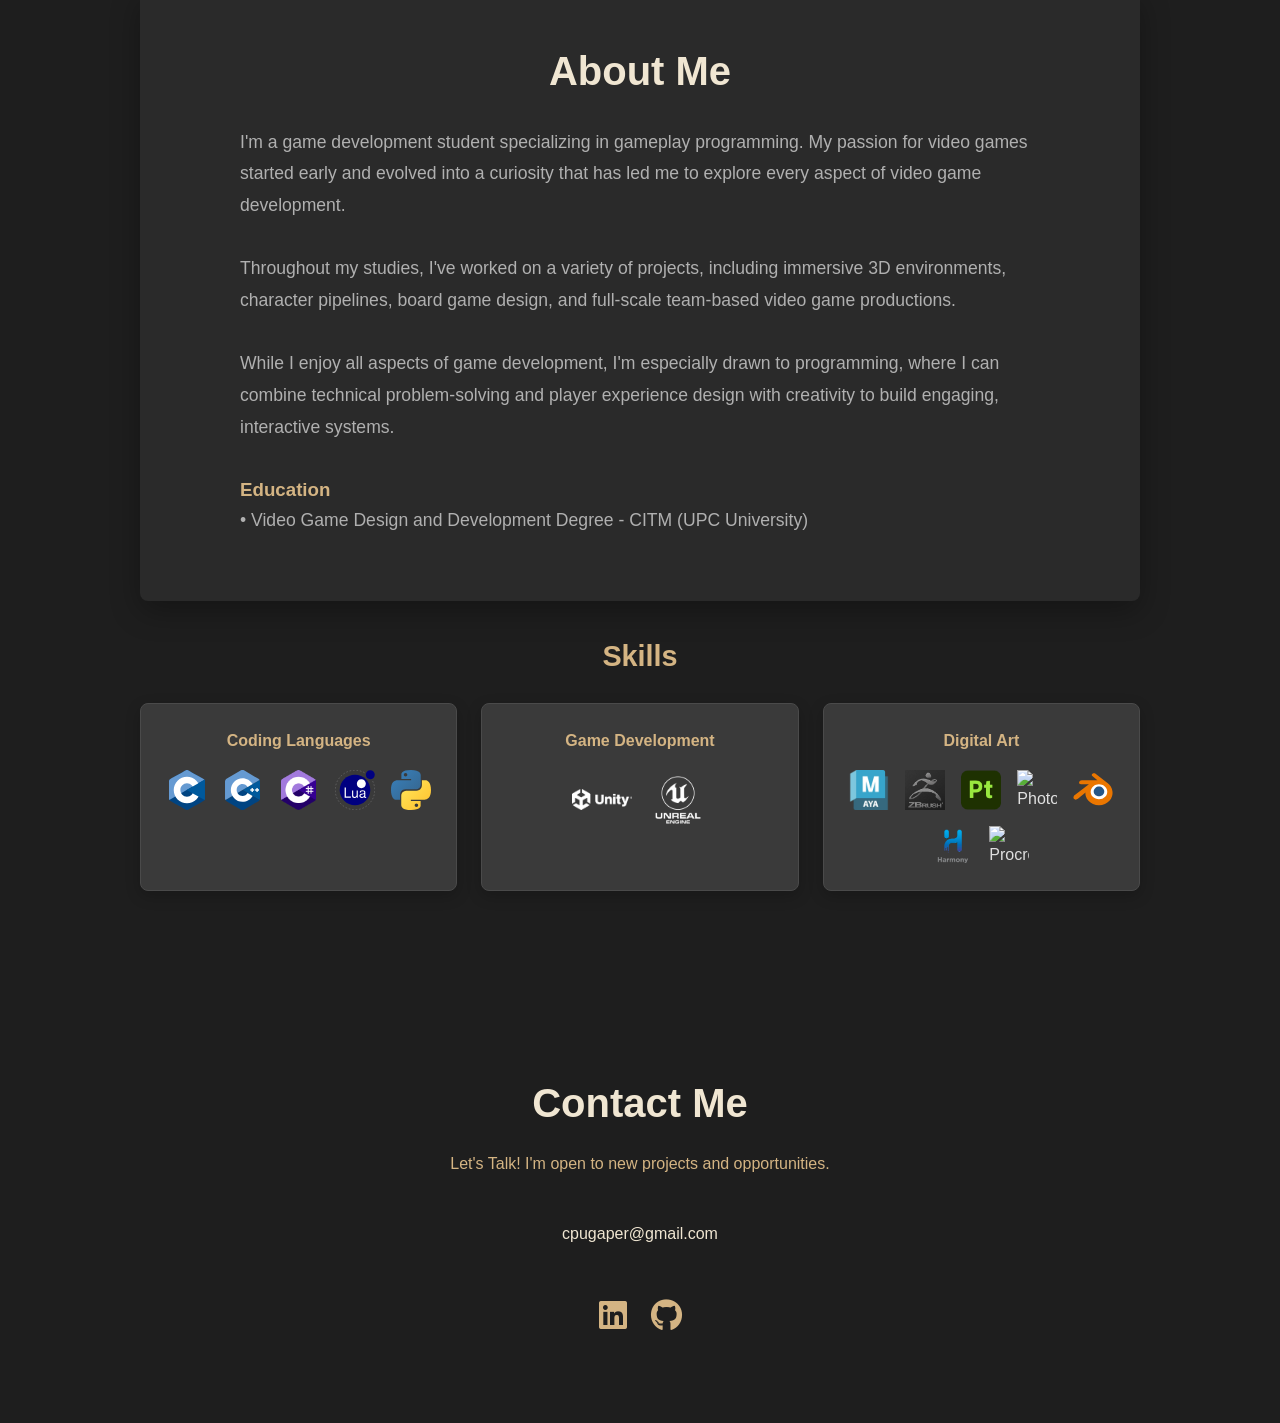
==== commit b954c41c: "fix" ====
--- a/index.html
+++ b/index.html
@@ -708,7 +708,7 @@
         }
 
         /* Estilos para el título animado */
-        @import url("https://fonts.googleapis.com/css?family=Poppins:100,200,300,400,500,600,700,800,900");
+        @import url('https://fonts.googleapis.com/css2?family=Cinzel:wght@300;400&display=swap');
         
         .content {
             position: relative;
@@ -720,48 +720,21 @@
         }
         
         .content h2 {
-            font-size: 6.5em; 
-            position: absolute;
-            left: 50%;
-            transform: translateX(-50%);
+            font-size: 7em;
+            animation: fadeInUp 1.2s ease both;
+            font-family: 'Cinzel', serif;
             white-space: nowrap;
             margin: 0;
             text-align: center;
-        }
-        
-        .content h2:nth-child(1) {
-            color: transparent;
-            -webkit-text-stroke: 2px #f7efe5;
-        }
-        
-        .content h2:nth-child(2) {
-            color: #f7efe5;
-            animation: animate 4s ease-in-out infinite;
         }
 
         .simple-subtitle {
             font-size: 1.5rem;
             color: #d4b483;
             margin: 20px 0 80px 0;
-            animation: none !important; 
+            animation: fadeInUp 1.2s ease both;
             text-align: center;
-        }
-        
-        @keyframes animate {
-            0%, 100% {
-                clip-path: polygon(
-                    0% 45%, 16% 44%, 33% 50%, 
-                    54% 60%, 70% 61%, 84% 59%, 
-                    100% 52%, 100% 100%, 0% 100%
-                );
-            }
-            50% {
-                clip-path: polygon(
-                    0% 60%, 15% 65%, 34% 66%, 
-                    51% 62%, 67% 50%, 84% 45%, 
-                    100% 46%, 100% 100%, 0% 100%
-                );
-            }
+            font-style: italic;
         }
 
         /* Media Queries para Responsive Design */
@@ -1230,7 +1203,6 @@
 
             <section>
                 <div class="content">
-                    <h2>CARLA PUGA</h2>
                     <h2>CARLA PUGA</h2>
                 </div>
             </section>
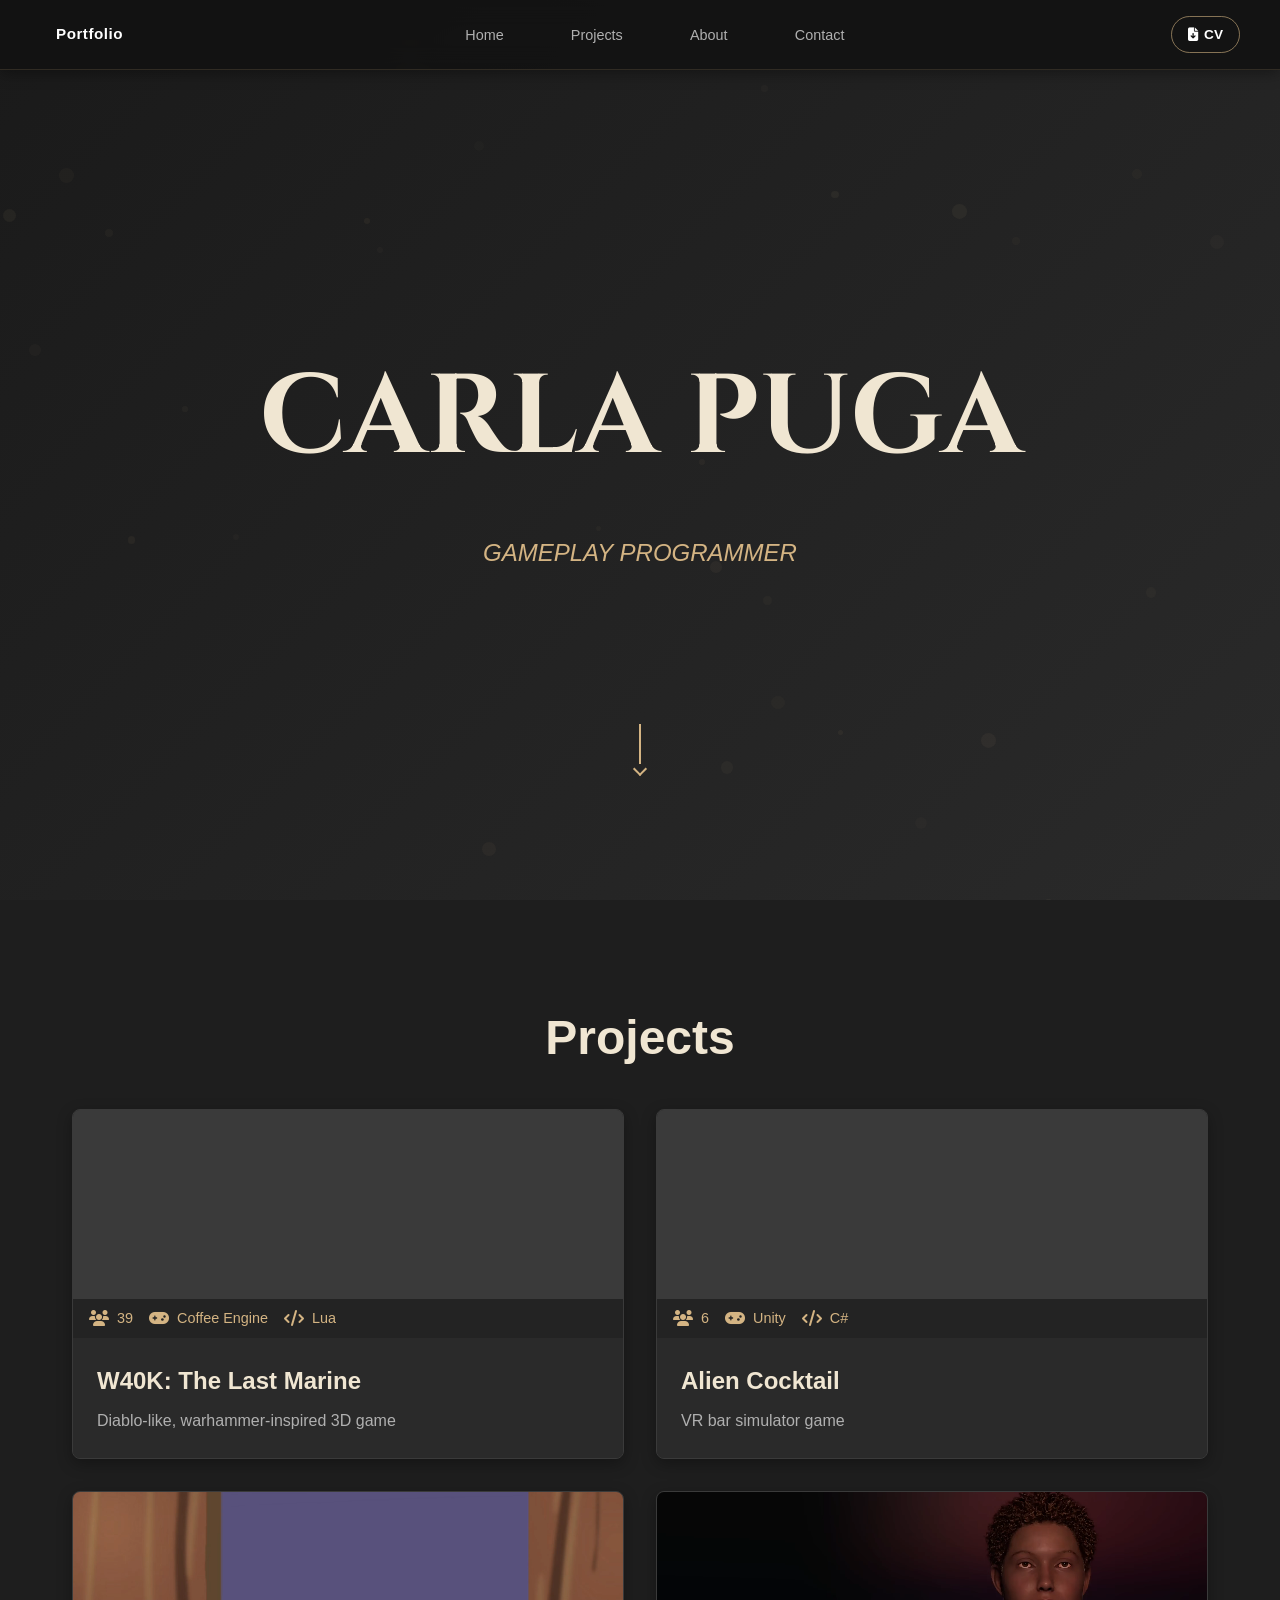
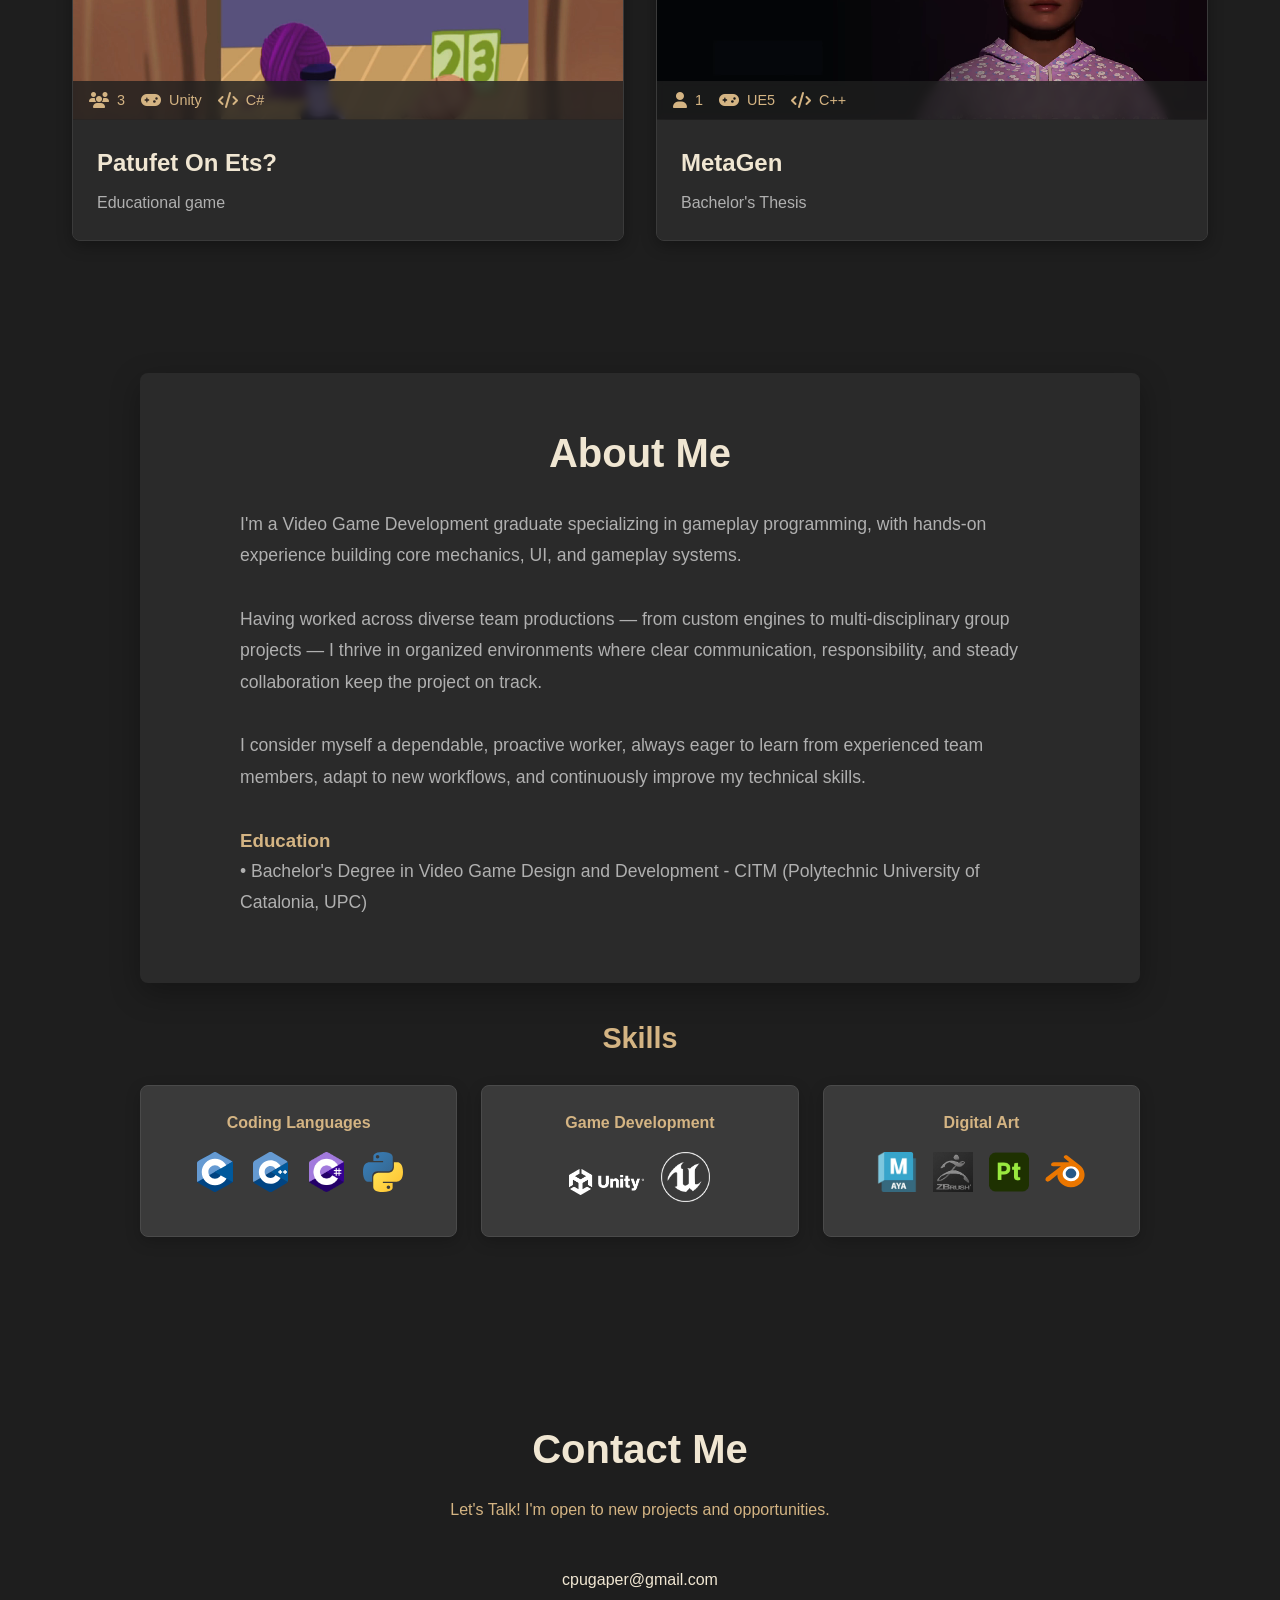
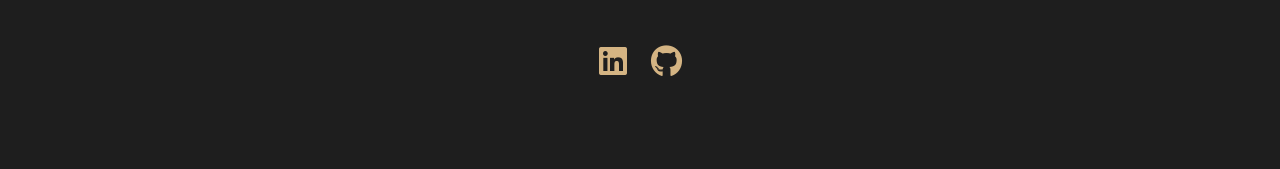
==== commit 8eff71a9: "Portfolio update" ====
--- a/index.html
+++ b/index.html
@@ -4,1223 +4,41 @@
     <meta charset="UTF-8">
     <meta name="viewport" content="width=device-width, initial-scale=1.0">
     <title>Carla Puga</title>
-    <style>
-        * {
-            margin: 0;
-            padding: 0;
-            box-sizing: border-box;
-        }
-
-        html {
-            scroll-behavior: smooth;
-        }
-
-        body {
-            font-family: 'Arial', sans-serif;
-            line-height: 1.6;
-            color: #e0e0e0;
-            overflow-x: hidden;
-            background-color: #121212;
-        }
-
-        nav {
-            position: fixed;
-            top: 0;
-            width: 100%;
-            background: rgba(30, 30, 30, 0.95);
-            backdrop-filter: blur(10px);
-            z-index: 1000;
-            padding: 1rem 0;
-            box-shadow: 0 2px 10px rgba(0,0,0,0.3);
-            border-bottom: 1px solid rgba(100, 100, 100, 0.2);
-        }
-
-        nav ul {
-            list-style: none;
-            display: flex;
-            justify-content: center;
-            gap: 2rem;
-        }
-
-        nav a {
-            color: #d4b483;
-            text-decoration: none;
-            font-weight: bold;
-            transition: all 0.3s ease;
-            cursor: pointer;
-            padding: 0.5rem 1rem;
-            border-radius: 20px;
-        }
-
-        nav a:hover {
-            color: #f0e6d2;
-            background-color: rgba(100, 100, 100, 0.2);
-        }
-
-        .section {
-            padding: 80px 2rem 2rem;
-        }
-
-        .container {
-            max-width: 1200px;
-            margin: 0 auto;
-            padding: 0 2rem;
-        }
-
-        #home {
-            background: linear-gradient(135deg, #1a1a1a 0%, #2a2a2a 100%);
-            display: flex;
-            align-items: center;
-            justify-content: center;
-            text-align: center;
-            color: #f0e6d2;
-            position: relative;
-            overflow: hidden;
-            min-height: 100vh;
-            padding: 80px 2rem 2rem;
-        }
-
-        .particles {
-            position: absolute;
-            top: 0;
-            left: 0;
-            width: 100%;
-            height: 100%;
-            z-index: 0;
-            overflow: hidden;
-        }
-
-        .particle {
-            position: absolute;
-            background-color: rgba(212, 180, 131, 0.2);
-            border-radius: 50%;
-            animation: float 15s infinite linear;
-        }
-
-        @keyframes float {
-            0% {
-                transform: translateY(0) rotate(0deg);
-                opacity: 1;
-            }
-            100% {
-                transform: translateY(-1000px) rotate(720deg);
-                opacity: 0;
-            }
-        }
-
-        .home-content {
-            position: relative;
-            z-index: 1;
-            width: 100%;
-            display: flex;
-            flex-direction: column;
-            align-items: center;
-            justify-content: center;
-            min-height: 80vh;
-        }
-
-        .home-content h1 {
-            font-size: 4rem;
-            margin-bottom: 1rem;
-            animation: fadeInUp 1s ease, floatTitle 6s cubic-bezier(0.45, 0.05, 0.55, 0.95) infinite alternate;
-            text-shadow: 0 2px 4px rgba(0,0,0,0.3);
-            color: #f0e6d2;
-        }
-
-        @keyframes floatTitle {
-            0% {
-                transform: translateY(0);
-                text-shadow: 0 2px 4px rgba(0,0,0,0.3);
-            }
-            100% {
-                transform: translateY(-8px);
-                text-shadow: 0 5px 15px rgba(212, 180, 131, 0.2);
-            }
-        }
-
-        .home-content p {
-            font-size: 1.5rem;
-            margin-bottom: 2rem;
-            animation: fadeInUp 1s ease 0.3s both, floatText 4s ease-in-out infinite alternate;
-            color: #d4b483;
-        }
-
-        @keyframes floatText {
-            0% {
-                transform: translateY(0);
-            }
-            100% {
-                transform: translateY(-5px);
-            }
-        }
-
-        #projects {
-            background: #1e1e1e;
-            padding-top: 100px;
-            position: relative;
-        }
-
-        #projects h2 {
-            font-size: 3rem;
-            text-align: center;
-            margin-bottom: 2rem;
-            color: #f0e6d2;
-        }
-
-        .projects-nav {
-            text-align: center;
-            margin-bottom: 3rem;
-        }
-
-        .project-nav-item {
-            display: inline-block;
-            margin: 0 2rem;
-            font-size: 1.5rem;
-            font-weight: bold;
-            color: #d4b483;
-            cursor: pointer;
-            position: relative;
-            transition: color 0.3s ease;
-            padding-bottom: 0.5rem;
-        }
-
-        .project-nav-item:hover {
-            color: #f0e6d2;
-        }
-
-        .project-nav-item.active {
-            color: #f0e6d2;
-        }
-
-        .project-nav-item.active::after {
-            content: '';
-            position: absolute;
-            bottom: 0;
-            left: 0;
-            width: 100%;
-            height: 2px;
-            background: #d4b483;
-            animation: slideIn 0.3s ease;
-        }
-
-        .projects-grid {
-            display: grid;
-            grid-template-columns: repeat(auto-fit, minmax(300px, 1fr));
-            gap: 2rem;
-            margin-top: 2rem;
-            transition: opacity 0.3s ease;
-        }
-
-        .project-card {
-            position: relative;
-            background: #2a2a2a;
-            border-radius: 8px;
-            overflow: hidden;
-            box-shadow: 0 5px 15px rgba(0,0,0,0.3);
-            transition: all 0.4s cubic-bezier(0.175, 0.885, 0.32, 1.275);
-            cursor: pointer;
-            border: 1px solid #3a3a3a;
-            height: 350px; 
-        }
-
-        .project-card:hover {
-            transform: translateY(-10px);
-            box-shadow: 0 20px 40px rgba(0,0,0,0.4);
-        }
-
-        .project-card .project-content {
-            position: relative;
-            width: 100%;
-            height: 100%;
-            display: flex;
-            flex-direction: column;
-        }
-
-        .project-img {
-            width: 100%;
-            height: 350px; 
-            background: #3a3a3a;
-            display: flex;
-            flex-direction: column;
-            align-items: stretch;
-            border-bottom: 1px solid #3a3a3a;
-            transition: all 0.4s ease;
-            overflow: hidden;
-        }
-
-        .project-img video {
-            width: 100%;
-            height: 100%;
-            object-fit: cover;
-        }
-
-        .project-info-bar {
-            background: rgba(30, 30, 30, 0.8);
-            padding: 0.5rem 1rem;
-            display: flex;
-            align-items: center;
-            gap: 1rem;
-            position: absolute;
-            bottom: 120px;
-            width: 100%;
-            z-index: 2;
-            backdrop-filter: blur(5px);
-        }
-
-        .info-item {
-            display: flex;
-            align-items: center;
-            gap: 0.5rem;
-            color: #d4b483;
-            font-size: 0.9rem;
-        }
-
-        .info-item i {
-            font-size: 1rem;
-        }
-
-        .project-info {
-            padding: 1.5rem;
-            transition: all 0.4s ease;
-            background: #2a2a2a;
-            height: 150px;
-            display: flex;
-            flex-direction: column;
-            justify-content: space-between;
-            position: relative;
-            z-index: 1;
-        }
-
-        .project-info h3 {
-            font-size: 1.5rem;
-            margin-bottom: 0.5rem;
-            color: #f0e6d2;
-            transition: all 0.3s ease;
-        }
-
-        .project-info p {
-            color: #b0b0b0;
-            transition: all 0.3s ease;
-        }
-
-        .project-info-wrapper {
-            position: absolute;
-            top: 0;
-            left: 0;
-            width: 100%;
-            height: 100%;
-            background: rgba(42, 42, 42, 0.9);
-            display: flex;
-            align-items: center;
-            justify-content: center;
-            opacity: 0;
-            transition: all 0.4s ease;
-            padding: 2rem;
-            box-sizing: border-box;
-            z-index: 3;
-        }
-
-        .project-card:hover .project-info-wrapper {
-            opacity: 1;
-            transform: translateY(-30px);
-        }
-
-        .project-info-content {
-            text-align: center;
-            margin-top: -70px;
-        }
-
-        .project-info-content h3 {
-            font-size: 1.8rem;
-            margin-bottom: 1rem;
-            color: #f0e6d2;
-        }
-
-        .project-info-content p {
-            color: #d4b483;
-            font-size: 1.1rem;
-        }
-
-        #about {
-            background: #1e1e1e;
-            padding: 100px 2rem;
-            position: relative;
-        }
-
-        .about-container {
-            background: #2a2a2a;
-            max-width: 1000px;
-            margin: 0 auto;
-            padding: 3rem;
-            border-radius: 8px;
-            box-shadow: 0 10px 30px rgba(0,0,0,0.3);
-            position: relative;
-            z-index: 1;
-        }
-
-        .about-text {
-            max-width: 800px;
-            margin: 0 auto;
-        }
-
-        .about-text h2 {
-            font-size: 2.5rem;
-            margin-bottom: 1.5rem;
-            color: #f0e6d2;
-            text-align: center;
-        }
-
-        .about-text h3 {
-            color: #d4b483;
-            margin-top: 2rem;
-        }
-
-        .about-text p {
-            font-size: 1.1rem;
-            margin-bottom: 1rem;
-            line-height: 1.8;
-            color: #b0b0b0;
-        }
-        
-        .page-end-arrow {
-            position: relative;
-            width: 100%;
-            text-align: center;
-            padding: 40px 0;
-            background: #1a1a1a; 
-        }
-
-        #scroll-down {
-            display: block;
-            position: absolute;
-            bottom: 40px;
-            left: 50%;
-            transform: translateX(-50%);
-            padding-top: 40px; 
-            text-align: center;
-            cursor: pointer;
-            width: 100%;
-            z-index: 2;
-        }
-
-        .arrow-down {
-            display: block;
-            margin: 0 auto;
-            width: 10px;
-            height: 30px; 
-        }
-
-        .arrow-down:after {
-            content: '';
-            display: block;
-            margin: 0;
-            padding: 0;
-            width: 8px;
-            height: 8px;
-            border-top: 2px solid #d4b483;
-            border-right: 2px solid #d4b483;
-            transform: rotate(135deg);
-        }
-
-        #scroll-down::before {
-            animation: elasticus 1.2s cubic-bezier(1, 0, 0, 1) infinite;
-            position: absolute;
-            top: 0;
-            left: 50%;
-            margin-left: -1px;
-            width: 2px;
-            height: 40px; 
-            background: #d4b483;
-            content: ' ';
-        }
-
-        @keyframes elasticus {
-            0% {
-                transform-origin: 0% 0%;
-                transform: scale(1, 0);
-            }
-            50% {
-                transform-origin: 0% 0%;
-                transform: scale(1, 1);
-            }
-            50.1% {
-                transform-origin: 0% 100%;
-                transform: scale(1, 1);
-            }
-            100% {
-                transform-origin: 0% 100%;
-                transform: scale(1, 0);
-            }
-        }
-
-        .skills-section {
-            max-width: 1000px;
-            margin: 2rem auto 0;
-        }
-
-        .skills-section h3 {
-            color: #d4b483;
-            text-align: center;
-            margin-bottom: 1.5rem;
-            font-size: 1.8rem;
-        }
-
-        .skills-grid {
-            display: grid;
-            grid-template-columns: repeat(auto-fit, minmax(150px, 1fr));
-            gap: 1.5rem;
-        }
-
-        .skill-item {
-            background: #3a3a3a;
-            padding: 1.5rem;
-            border-radius: 8px;
-            box-shadow: 0 5px 15px rgba(0,0,0,0.2);
-            text-align: center;
-            border: 1px solid #4a4a4a;
-            transition: transform 0.3s ease, box-shadow 0.3s ease;
-        }
-
-        .skill-item:hover {
-            transform: translateY(-5px);
-            box-shadow: 0 8px 20px rgba(0,0,0,0.3);
-            border-color: #d4b483;
-        }
-
-        .skill-item h4 {
-            color: #d4b483;
-            margin-bottom: 1rem;
-        }
-
-        .skill-images {
-            display: flex;
-            flex-wrap: wrap;
-            justify-content: center;
-            gap: 1rem;
-        }
-
-        .skill-img {
-            width: 40px;
-            height: 40px;
-            object-fit: contain;
-            transition: transform 0.3s ease;
-        }
-
-        .skill-img:hover {
-            transform: scale(1.2);
-        }
-
-        #contact {
-            background: #1e1e1e;
-            color: #f0e6d2;
-            text-align: center;
-            padding: 80px 2rem;
-            position: relative;
-        }
-
-        .contact-content {
-            max-width: 600px;
-            margin: 0 auto;
-            position: relative;
-            z-index: 1;
-        }
-
-        .contact-content h2 {
-            font-size: 2.5rem;
-            margin-bottom: 1rem;
-            color: #f0e6d2;
-        }
-
-        .contact-content p {
-            font-size: 1rem;
-            margin-bottom: 2rem;
-            color: #d4b483;
-        }
-
-        .contact-info {
-            display: flex;
-            flex-direction: column;
-            gap: 1rem;
-            margin-bottom: 2rem;
-        }
-
-        .contact-item {
-            display: flex;
-            align-items: center;
-            justify-content: center;
-            gap: 1rem;
-            padding: 0.8rem;
-            transition: transform 0.3s ease;
-            color: #f0e6d2;
-        }
-
-        .contact-item:hover {
-            transform: none;
-        }
-
-        .contact-icon {
-            font-size: 1.5rem;
-            color: #d4b483;
-        }
-
-        .social-icons {
-            display: flex;
-            justify-content: center;
-            gap: 1.5rem;
-            margin-top: 1.5rem;
-        }
-
-        .social-icon {
-            font-size: 2rem;
-            color: #d4b483;
-            transition: transform 0.3s ease, color 0.3s ease;
-        }
-
-        .social-icon:hover {
-            transform: translateY(-5px) scale(1.2);
-            color: #f0e6d2;
-        }
-
-        .modal {
-            display: none;
-            position: fixed;
-            z-index: 2000;
-            left: 0;
-            top: 0;
-            width: 100%;
-            height: 100%;
-            background-color: rgba(0,0,0,0.8);
-            backdrop-filter: blur(5px);
-            overflow-y: auto;
-        }
-
-        .modal-content {
-            background-color: #2a2a2a;
-            margin: 5% auto;
-            padding: 2rem;
-            border-radius: 8px;
-            width: 80%;
-            max-width: 800px;
-            position: relative;
-            animation: slideInModal 0.3s ease;
-            border: 1px solid #3a3a3a;
-        }
-
-        .close {
-            color: #aaa;
-            float: right;
-            font-size: 28px;
-            font-weight: bold;
-            cursor: pointer;
-            position: absolute;
-            right: 1rem;
-            top: 1rem;
-            transition: color 0.3s ease;
-        }
-
-        .close:hover {
-            color: #d4b483;
-        }
-
-        .modal-img {
-            width: 100%;
-            height: 400px;
-            border-radius: 8px;
-            margin-bottom: 1.5rem;
-            background: #3a3a3a;
-            display: flex;
-            align-items: center;
-            justify-content: center;
-            color: #d4b483;
-            border: 1px solid #4a4a4a;
-            overflow: hidden;
-        }
-
-        .modal-img video {
-            width: 100%;
-            height: 100%;
-            object-fit: cover;
-        }
-
-        .modal-tech {
-            display: flex;
-            flex-wrap: wrap;
-            gap: 0.5rem;
-            margin: 1rem 0;
-        }
-
-        .tech-tag {
-            background: #d4b483;
-            color: #1a1a1a;
-            padding: 0.3rem 0.8rem;
-            border-radius: 20px;
-            font-size: 0.9rem;
-        }
-
-        @keyframes fadeInUp {
-            from {
-                opacity: 0;
-                transform: translateY(30px);
-            }
-            to {
-                opacity: 1;
-                transform: translateY(0);
-            }
-        }
-
-        @keyframes slideIn {
-            from {
-                width: 0;
-            }
-            to {
-                width: 100%;
-            }
-        }
-
-        @keyframes slideInModal {
-            from {
-                opacity: 0;
-                transform: scale(0.8);
-            }
-            to {
-                opacity: 1;
-                transform: scale(1);
-            }
-        }
-
-        .model-viewer {
-            width: 100%;
-            height: 300px;
-            background: #3a3a3a;
-            border-radius: 6px;
-            display: flex;
-            align-items: center;
-            justify-content: center;
-            color: #d4b483;
-            position: relative;
-            overflow: hidden;
-        }
-
-        .model-viewer img {
-            max-width: 100%;
-            max-height: 100%;
-            object-fit: contain;
-        }
-
-        /* Estilos para el título animado */
-        @import url('https://fonts.googleapis.com/css2?family=Cinzel:wght@300;400&display=swap');
-        
-        .content {
-            position: relative;
-            height: 150px; 
-            margin-bottom: 20px;
-            display: flex;
-            justify-content: center;
-            align-items: center;
-        }
-        
-        .content h2 {
-            font-size: 7em;
-            animation: fadeInUp 1.2s ease both;
-            font-family: 'Cinzel', serif;
-            white-space: nowrap;
-            margin: 0;
-            text-align: center;
-        }
-
-        .simple-subtitle {
-            font-size: 1.5rem;
-            color: #d4b483;
-            margin: 20px 0 80px 0;
-            animation: fadeInUp 1.2s ease both;
-            text-align: center;
-            font-style: italic;
-        }
-
-        /* Media Queries para Responsive Design */
-        
-        /* Tablets y pantallas medianas */
-        @media (max-width: 1024px) {
-            .projects-grid {
-                grid-template-columns: repeat(auto-fit, minmax(280px, 1fr));
-                gap: 1.5rem;
-            }
-            
-            .project-card {
-                height: 320px;
-            }
-            
-            .project-img {
-                height: 200px;
-            }
-            
-            .project-info-bar {
-                bottom: 120px;
-                padding: 0.4rem 0.8rem;
-            }
-            
-            .project-info {
-                height: 120px;
-                padding: 1rem;
-            }
-            
-            .content h2 {
-                font-size: 5em;
-            }
-            
-            .simple-subtitle {
-                font-size: 1.3rem;
-                margin: 20px 0 70px 0;
-            }
-            
-            .about-container {
-                padding: 2rem;
-            }
-            
-            .skills-grid {
-                grid-template-columns: repeat(auto-fit, minmax(130px, 1fr));
-                gap: 1.2rem;
-            }
-
-            #scroll-down {
-                bottom: 30px;
-                padding-top: 35px;
-            }
-
-            #scroll-down::before {
-                height: 35px;
-            }
-        }
-        
-        /* Móviles y tablets pequeñas */
-        @media (max-width: 768px) {
-            nav ul {
-                gap: 1rem;
-                padding: 0 1rem;
-            }
-            
-            nav a {
-                padding: 0.4rem 0.8rem;
-                font-size: 0.9rem;
-            }
-            
-            .section {
-                padding: 70px 1rem 1rem;
-            }
-            
-            .container {
-                padding: 0 1rem;
-            }
-            
-            #home {
-                min-height: 90vh;
-                padding: 70px 1rem 1rem;
-            }
-
-            .home-content {
-                min-height: 70vh;
-            }
-            
-            .content {
-                height: 120px;
-                margin-bottom: 15px;
-            }
-            
-            .content h2 {
-                font-size: 3.5em;
-            }
-            
-            .simple-subtitle {
-                font-size: 1.1rem;
-                margin: 15px 0 60px 0;
-            }
-            
-            #scroll-down {
-                bottom: 25px;
-                padding-top: 30px;
-            }
-
-            #scroll-down::before {
-                height: 30px;
-            }
-            
-            #projects {
-                padding-top: 80px;
-            }
-            
-            #projects h2 {
-                font-size: 2.2rem;
-                margin-bottom: 1.5rem;
-            }
-            
-            .projects-grid {
-                grid-template-columns: 1fr;
-                gap: 1.5rem;
-                margin-top: 1.5rem;
-            }
-            
-            .project-card {
-                height: 350px;
-                min-height: 350px;
-            }
-
-            .project-img {
-                height: 350px;
-            }
-            
-            .project-info {
-                height: 110px;
-                min-height: 110px;
-                padding: 1.5rem;
-            }
-            
-            .project-info-bar {
-                position: absolute;
-                bottom: 110px; 
-                left: 0;
-                width: 100%;
-                background: rgba(30, 30, 30, 0.8);
-                padding: 0.5rem 1rem;
-                display: flex;
-                align-items: center;
-                gap: 1rem;
-                z-index: 2;
-                backdrop-filter: blur(5px);
-            }
-            
-            .info-item {
-                font-size: 0.8rem;
-                flex: 1;
-                min-width: 70px;
-                justify-content: center;
-            }
-            
-            .project-info h3 {
-                font-size: 1.4rem;
-                margin-bottom: 0.5rem;
-            }
-            
-            .project-info p {
-                font-size: 0.95rem;
-                line-height: 1.5;
-            }
-
-            .project-info-wrapper {
-                position: absolute;
-                top: 0;
-                left: 0;
-                width: 100%;
-                height: 120%;
-                background: rgba(42, 42, 42, 0.9);
-                display: flex;
-                align-items: center;
-                justify-content: center;
-                opacity: 0;
-                transition: all 0.4s ease;
-                padding: 2rem;
-                box-sizing: border-box;
-                z-index: 3;
-            }
-
-            .project-card.active .project-info-wrapper {
-                opacity: 1;
-                transform: translateY(-30px);
-            }
-
-            .project-info-content {
-                text-align: center;
-                margin-top: -70px;
-            }
-
-            .project-info-content h3 {
-                font-size: 1.6rem;
-                margin-bottom: 1rem;
-                color: #f0e6d2;
-            }
-
-            .project-info-content p {
-                color: #d4b483;
-                font-size: 1rem;
-            }
-            
-            .project-card:active {
-                transform: scale(0.98);
-            }
-            
-            #about {
-                padding: 80px 1rem;
-            }
-            
-            .about-container {
-                padding: 1.5rem;
-            }
-            
-            .about-text h2 {
-                font-size: 2rem;
-            }
-            
-            .about-text p {
-                font-size: 1rem;
-            }
-            
-            .skills-section h3 {
-                font-size: 1.5rem;
-            }
-            
-            .skills-grid {
-                grid-template-columns: repeat(auto-fit, minmax(120px, 1fr));
-                gap: 1rem;
-            }
-            
-            .skill-item {
-                padding: 1rem;
-            }
-            
-            .skill-item h4 {
-                font-size: 0.9rem;
-            }
-            
-            .skill-images {
-                gap: 0.8rem;
-            }
-            
-            .skill-img {
-                width: 35px;
-                height: 35px;
-            }
-            
-            #contact {
-                padding: 60px 1rem;
-            }
-            
-            .contact-content h2 {
-                font-size: 2rem;
-            }
-            
-            .social-icons {
-                gap: 1.2rem;
-            }
-            
-            .social-icon {
-                font-size: 1.7rem;
-            }
-            
-            .modal-content {
-                width: 90%;
-                padding: 1.5rem;
-                margin: 10% auto;
-            }
-            
-            .modal-img {
-                height: 300px;
-            }
-        }
-        
-        /* Móviles pequeños */
-        @media (max-width: 480px) {
-            nav ul {
-                flex-wrap: wrap;
-                gap: 0.5rem;
-            }
-            
-            nav a {
-                font-size: 0.8rem;
-                padding: 0.3rem 0.6rem;
-            }
-            
-            .content {
-                height: 100px;
-                margin-bottom: 10px;
-            }
-            
-            .content h2 {
-                font-size: 2.5em;
-            }
-            
-            .simple-subtitle {
-                font-size: 1rem;
-                margin: 10px 0 50px 0;
-            }
-            
-            #scroll-down {
-                bottom: 20px;
-                padding-top: 25px;
-            }
-
-            #scroll-down::before {
-                height: 25px;
-            }
-            
-            #projects h2 {
-                font-size: 1.8rem;
-            }
-            
-            .project-info-content h3 {
-                font-size: 1.4rem;
-            }
-
-            .project-info-content p {
-                font-size: 0.9rem;
-            }
-
-            .project-info-bar {
-                bottom: 100px; 
-                padding: 0.4rem 0.8rem;
-            }
-            
-            .project-card {
-                height: 320px;
-                min-height: 320px;
-            }
-
-            .project-img {
-                height: 320px;
-            }
-            
-            .project-info {
-                height: 100px;
-                min-height: 100px;
-                padding: 1rem;
-            }
-
-            .info-item {
-                font-size: 0.75rem;
-                min-width: 60px;
-            }
-            
-            .project-info h3 {
-                font-size: 1.3rem;
-            }
-            
-            .project-info p {
-                font-size: 0.9rem;
-            }
-            
-            .about-text h2 {
-                font-size: 1.8rem;
-            }
-            
-            .about-text p {
-                font-size: 0.95rem;
-            }
-            
-            .skills-grid {
-                grid-template-columns: 1fr;
-            }
-            
-            .skill-item {
-                padding: 1.2rem;
-            }
-            
-            .contact-content h2 {
-                font-size: 1.8rem;
-            }
-            
-            .social-icons {
-                gap: 1rem;
-            }
-            
-            .social-icon {
-                font-size: 1.5rem;
-            }
-            
-            .modal-content {
-                width: 95%;
-                padding: 1rem;
-                margin: 5% auto;
-            }
-            
-            .modal-img {
-                height: 250px;
-            }
-        }
-        
-        /* Móviles muy pequeños */
-        @media (max-width: 360px) {
-            .project-card {
-                min-height: 320px;
-            }
-            
-            .project-img {
-                height: 180px;
-            }
-            
-            .project-info-bar {
-                padding: 0.3rem 0.6rem;
-            }
-            
-            .info-item {
-                font-size: 0.7rem;
-                min-width: 50px;
-            }
-            
-            .project-info {
-                padding: 0.8rem;
-            }
-            
-            .content {
-                height: 80px;
-            }
-            
-            .content h2 {
-                font-size: 2em;
-            }
-            
-            .simple-subtitle {
-                font-size: 0.9rem;
-                margin: 8px 0 40px 0;
-            }
-            
-            #scroll-down {
-                bottom: 15px;
-                padding-top: 20px;
-            }
-
-            #scroll-down::before {
-                height: 20px;
-            }
-        }
-
-        .hidden {
-            display: none !important;
-        }
-    </style>
+    <link rel="stylesheet" href="style.css">
     <link rel="stylesheet" href="https://cdnjs.cloudflare.com/ajax/libs/font-awesome/6.4.0/css/all.min.css">
 </head>
 <body>
     <nav>
+        <a href="#home" class="nav-brand">Portfolio</a>
         <ul>
             <li><a href="#home">Home</a></li>
             <li><a href="#projects">Projects</a></li>
             <li><a href="#about">About</a></li>
             <li><a href="#contact">Contact</a></li>
         </ul>
+        <a href="CV_Carla_Puga.pdf" target="_blank" class="cv-nav-btn">
+            <i class="fas fa-file-download"></i> CV
+         </a>
     </nav>
 
     <section id="home" class="section">
         <div class="particles" id="particles-js"></div>
         <div class="home-content">
-
             <section>
                 <div class="content">
                     <h2>CARLA PUGA</h2>
                 </div>
             </section>
-            
             <p class="simple-subtitle">GAMEPLAY PROGRAMMER</p> 
-
-             <div id="scroll-down" onclick="document.getElementById('projects').scrollIntoView({behavior: 'smooth'})">
+            <div id="scroll-down" onclick="document.getElementById('projects').scrollIntoView({behavior: 'smooth'})">
                 <span class="arrow-down"></span>
             </div>
         </div>
     </section>
 
-    <!-- Projects Section -->
     <section id="projects" class="section">
         <div class="container">
             <h2>Projects</h2>
-            
-            <!-- Games Projects -->
             <div id="games-projects" class="projects-grid">
                 <div class="project-card" onclick="openModal('game1')">
                     <div class="project-content">
@@ -1230,27 +48,16 @@
                             </video>
                         </div>
                         <div class="project-info-bar">
-                                <div class="info-item">
-                                    <i class="fas fa-users"></i>
-                                    <span>39</span>
-                                </div>
-                                <div class="info-item">
-                                    <i class="fas fa-clock"></i>
-                                    <span>4 months</span>
-                                </div>
-                                <div class="info-item">
-                                    <i class="fas fa-code"></i>
-                                    <span>Lua</span>
-                                </div>
+                            <div class="info-item"><i class="fas fa-users"></i><span>39</span></div>
+                            <div class="info-item"><i class="fas fa-gamepad"></i><span>Coffee Engine</span></div>
+                            <div class="info-item"><i class="fas fa-code"></i><span>Lua</span></div>
                         </div>
                         <div class="project-info">
                             <h3>W40K: The Last Marine</h3>
                             <p>Diablo-like, warhammer-inspired 3D game</p>
                         </div>
                         <div class="project-info-wrapper">
-                            <div class="project-info-content">
-                                <p>Click for more details</p>
-                            </div>
+                            <div class="project-info-content"><p>Click for more details</p></div>
                         </div>
                     </div>
                 </div>
@@ -1262,27 +69,16 @@
                             </video>
                         </div>
                         <div class="project-info-bar">
-                                <div class="info-item">
-                                    <i class="fas fa-users"></i>
-                                    <span>6</span>
-                                </div>
-                                <div class="info-item">
-                                    <i class="fas fa-clock"></i>
-                                    <span>1 month</span>
-                                </div>
-                                <div class="info-item">
-                                    <i class="fas fa-code"></i>
-                                    <span>C#</span>
-                                </div>
+                            <div class="info-item"><i class="fas fa-users"></i><span>6</span></div>
+                            <div class="info-item"><i class="fas fa-gamepad"></i><span>Unity</span></div>
+                            <div class="info-item"><i class="fas fa-code"></i><span>C#</span></div>
                         </div>
                         <div class="project-info">
                             <h3>Alien Cocktail</h3>
                             <p>VR bar simulator game</p>
                         </div>
                         <div class="project-info-wrapper">
-                            <div class="project-info-content">
-                                <p>Click for more details</p>
-                            </div>
+                            <div class="project-info-content"><p>Click for more details</p></div>
                         </div>
                     </div>
                 </div>
@@ -1294,27 +90,37 @@
                             </video>
                         </div>
                         <div class="project-info-bar">
-                                <div class="info-item">
-                                    <i class="fas fa-users"></i>
-                                    <span>3</span>
-                                </div>
-                                <div class="info-item">
-                                    <i class="fas fa-clock"></i>
-                                    <span>1 month</span>
-                                </div>
-                                <div class="info-item">
-                                    <i class="fas fa-code"></i>
-                                    <span>C#</span>
-                                </div>
+                            <div class="info-item"><i class="fas fa-users"></i><span>3</span></div>
+                            <div class="info-item"><i class="fas fa-gamepad"></i><span>Unity</span></div>
+                            <div class="info-item"><i class="fas fa-code"></i><span>C#</span></div>
                         </div>
                         <div class="project-info">
                             <h3>Patufet On Ets?</h3>
                             <p>Educational game</p>
                         </div>
                         <div class="project-info-wrapper">
-                            <div class="project-info-content">
-                                <p>Click for more details</p>
-                            </div>
+                            <div class="project-info-content"><p>Click for more details</p></div>
+                        </div>
+                    </div>
+                </div>
+                <div class="project-card" onclick="openModal('game4')">
+                    <div class="project-content">
+                        <div class="project-img">
+                            <video muted loop autoplay playsinline>
+                                <source src="videos/metagen.webm" type="video/webm">
+                            </video>
+                        </div>
+                        <div class="project-info-bar">
+                            <div class="info-item"><i class="fas fa-user"></i><span>1</span></div>
+                            <div class="info-item"><i class="fas fa-gamepad"></i><span>UE5</span></div>
+                            <div class="info-item"><i class="fas fa-code"></i><span>C++</span></div>
+                        </div>
+                        <div class="project-info">
+                            <h3>MetaGen</h3>
+                            <p>Bachelor's Thesis</p>
+                        </div>
+                        <div class="project-info-wrapper">
+                            <div class="project-info-content"><p>Click for more details</p></div>
                         </div>
                     </div>
                 </div>
@@ -1322,21 +128,18 @@
         </div>
     </section>
 
-    <!-- About Section -->
     <section id="about" class="section">
         <div class="about-container">
             <div class="about-text">
                 <h2>About Me</h2>
-                <p>I'm a game development student specializing in gameplay programming. My passion for video games started early and evolved into a curiosity that has led me to explore every aspect of video game development.<br><br> 
-                    Throughout my studies, I've worked on a variety of projects, including immersive 3D environments, character pipelines, board game design, and full-scale team-based video game productions.<br><br>
-                    While I enjoy all aspects of game development, I'm especially drawn to programming, where I can combine technical problem-solving and player experience design with creativity to build engaging, interactive systems.               </p>
-
+                <p>I'm a Video Game Development graduate specializing in gameplay programming, with hands-on experience building core mechanics, UI, and gameplay systems.<br><br> 
+                    Having worked across diverse team productions &mdash; from custom engines to multi-disciplinary group projects &mdash; I thrive in organized environments where clear communication, responsibility, and steady collaboration keep the project on track.<br><br>
+                    I consider myself a dependable, proactive worker, always eager to learn from experienced team members, adapt to new workflows, and continuously improve my technical skills.</p>
                 <h3>Education</h3>
-                <p>• Video Game Design and Development Degree - CITM (UPC University)</p>
+                <p>• Bachelor's Degree in Video Game Design and Development - CITM (Polytechnic University of Catalonia, UPC)</p>
             </div>
         </div>
         
-        <!-- Skills Section -->
         <div class="skills-section">
             <h3>Skills</h3>
             <div class="skills-grid">
@@ -1346,15 +149,14 @@
                         <img src="images/C_Logo.svg" alt="C" class="skill-img" title="C">
                         <img src="images/C++_Logo.svg" alt="C++" class="skill-img" title="C++">
                         <img src="images/C_sharp_Logo.png" alt="C#" class="skill-img" title="C#">
-                        <img src="images/Lua_Logo.svg" alt="Lua" class="skill-img" title="Lua">
                         <img src="images/Python_Logo.svg" alt="Python" class="skill-img" title="Python">
                     </div>
                 </div>
                 <div class="skill-item">
                     <h4>Game Development</h4>
                     <div class="skill-images">
-                        <img src="images/Unity_Logo.png" alt="Unity" class="skill-img" title="Unity" style="width: 60px; height: 60px;">
-                        <img src="images/UnrealEngine_Logo.webp" alt="Unreal Engine" class="skill-img" title="Unreal Engine"  style="width: 60px; height: 60px;">
+                        <img src="images/Unity_Logo.png" alt="Unity" class="skill-img" title="Unity" style="width: 75px; height: 60px;">
+                        <img src="images/UnrealEngine_Logo.webp" alt="Unreal Engine" class="skill-img" title="Unreal Engine" style="width: 50px; height: 50px;">
                     </div>
                 </div>
                 <div class="skill-item">
@@ -1362,422 +164,35 @@
                     <div class="skill-images">
                         <img src="images/Maya_Logo.webp" alt="Maya" class="skill-img" title="Maya">
                         <img src="images/ZBrush_Logo.webp" alt="Zbrush" class="skill-img" title="Zbrush">
-                        <img src="images/SubstancePainter_Logo.png" alt="Substance Painter" class="skill-img" title="Substance Painter">
-                        <img src="images/Photoshop_Logo.svg" alt="Photoshop" class="skill-img" title="Photoshop">
+                        <img src="images/SubstancePainter_Logo.webp" alt="Substance Painter" class="skill-img" title="Substance Painter">
                         <img src="images/Blender_Logo.svg" alt="Blender" class="skill-img" title="Blender">
-                        <img src="images/Harmony_Logo.webp" alt="Toon Boom Harmony" class="skill-img" title="Toon Boom Harmony">
-                        <img src="images/Procreate_Logo.png" alt="Procreate" class="skill-img" title="Procreate">
                     </div>
                 </div>
             </div>
         </div>
     </section>
 
-    <!-- Modal -->
     <div id="projectModal" class="modal">
         <div class="modal-content">
             <span class="close" onclick="closeModal()">&times;</span>
-            <div id="modal-body">
-            </div>
+            <div id="modal-body"></div>
         </div>
     </div>
 
-    <script>
-        function createParticles() {
-            const particlesContainer = document.getElementById('particles-js');
-            const particleCount = 30;
-            
-            for (let i = 0; i < particleCount; i++) {
-                const particle = document.createElement('div');
-                particle.classList.add('particle');
-                
-                const size = Math.random() * 10 + 5;
-                particle.style.width = `${size}px`;
-                particle.style.height = `${size}px`;
-                
-                particle.style.left = `${Math.random() * 100}%`;
-                particle.style.top = `${Math.random() * 100}%`;
-                
-                particle.style.opacity = Math.random() * 0.2 + 0.1;
-                
-                const duration = Math.random() * 20 + 10;
-                particle.style.animationDuration = `${duration}s`;
-
-                particle.style.animationDelay = `${Math.random() * 5}s`;
-                
-                particlesContainer.appendChild(particle);
-            }
-        }
-
-        const projectData = {
-            game1: {
-                title: "W40K: The Last Marine",
-                image: "images/14.png", 
-                description: "W40k: The Last Marine is a videogame developed for my third-year project at CITM University, built using our custom game engine.<br><br>You play as the last line of defense against the ork horde. You must defeat the enemies and survive until the end using your arsenal. ", 
-                engine: "Coffee Engine",
-                programmingLanguage: "Lua",
-                teamSize: "39",
-                duration: "4 months",
-                role: "Enemy Programmer",
-                tasks: [
-                    "Enemies Tank",
-                    "Enemies bug fixing & improvements",
-                    "Explosion physics",
-                    "Scripting"
-                ],
-                link: "https://github.com/Burned-Games/W40K-TLM",
-                year: "10/02/2025 - 10/06/2025"
-            },
-            game2: {
-                title: "Alien Cocktail",
-                image: "images/alien.png",
-                description: "Alien Cocktail is a VR simulation videogame developed for the AR subject at CITM University.<BR><BR>You play the role of a bartender in an alien bar environment, where your goal is to save the Turmints by drowning their sorrows, completing their orders using a variety of ingredients and unique recipes.",
-                engine: "Unity",
-                programmingLanguage: "C#",
-                teamSize: "6",
-                duration: "1 month",
-                role: "Programmer",
-                tasks: [
-                    "Scene Manager",
-                    "Game Manager",
-                    "Client Manager",
-                    "UI Settings"
-                ],
-                link: "https://github.com/didacpema/Alien-Cocktail/releases/tag/v2.0",
-                year: "05/05/2025 - 03/06/2025"
-            },
-            game3: {
-                title: "Patufet On Ets?",
-                image: "images/patufet.png",
-                description: "Patufet On Ets is an educational videogame created for 3cat's LUDI contest, targeting children aged 6 to 8.<BR><BR>You play as Patufet, a beloved character from Catalan folklore, and travel through thematic environments while solving mathematical challenges to continue your adventure.",
-                engine: "Unity",
-                programmingLanguage: "C#",
-                teamSize: "3",
-                duration: "1 month",
-                role: "Programmer",
-                tasks: [
-                    "Level 1 Phase 2 mechanics",
-                    "Mini game mechanics (including object art & particle effects)",
-                    "Player state machine",
-                    "Map mechanics",
-                    "Score logic",
-                    "UI implementation & visual assets",
-                    "Trailer"
-                ],
-                link: "https://adriaroger.itch.io/patufet-on-ets",
-                year: "30/09/2025 - 30/10/2025"
-            }
-        };
-
-        function openModal(projectId) {
-            const modal = document.getElementById('projectModal');
-            const modalBody = document.getElementById('modal-body');
-            const project = projectData[projectId];
-
-            const modalContent = document.createElement('div');
-
-            const yearElement = document.createElement('p');
-            yearElement.style.color = '#d4b483';
-            yearElement.style.fontWeight = 'bold';
-            yearElement.style.marginBottom = '0.5rem';
-            yearElement.textContent = project.year;
-            
-            const titleElement = document.createElement('h2');
-            titleElement.style.marginBottom = '1rem';
-            titleElement.style.fontSize = '1.8rem';
-            titleElement.style.color = '#f0e6d2';
-            titleElement.textContent = project.title;
-
-            const imgElement = document.createElement('img');
-            imgElement.className = 'modal-img';
-            imgElement.src = project.image;
-            imgElement.alt = project.title;
-            imgElement.style.objectFit = 'cover';
-
-            const infoContainer = document.createElement('div');
-            infoContainer.style.display = 'grid';
-            infoContainer.style.gridTemplateColumns = '1fr 1fr';
-            infoContainer.style.gap = '2rem';
-            infoContainer.style.marginTop = '1.5rem';
-            infoContainer.style.marginBottom = '1.5rem';
-
-            const aboutBox = document.createElement('div');
-            aboutBox.style.background = '#3a3a3a';
-            aboutBox.style.padding = '1.5rem';
-            aboutBox.style.borderRadius = '8px';
-            aboutBox.style.border = '1px solid #4a4a4a';
-            
-            const aboutTitle = document.createElement('h3');
-            aboutTitle.style.color = '#f0e6d2';
-            aboutTitle.style.marginBottom = '1rem';
-            aboutTitle.style.fontSize = '1.8rem';
-            aboutTitle.textContent = 'About';
-            
-            const aboutDesc = document.createElement('p');
-            aboutDesc.style.color = '#b0b0b0';
-            aboutDesc.style.lineHeight = '1.8';
-            aboutDesc.style.marginBottom = '0'; 
-            aboutDesc.innerHTML = project.description;
-            
-            aboutBox.appendChild(aboutTitle);
-            aboutBox.appendChild(aboutDesc);
- 
-            const projectInfoBox = document.createElement('div');
-            projectInfoBox.style.background = '#3a3a3a';
-            projectInfoBox.style.padding = '1.5rem';
-            projectInfoBox.style.borderRadius = '8px';
-            projectInfoBox.style.border = '1px solid #4a4a4a';
-            
-            const projectInfoTitle = document.createElement('h3');
-            projectInfoTitle.style.color = '#f0e6d2';
-            projectInfoTitle.style.marginBottom = '1rem';
-            projectInfoTitle.style.fontSize = '1.8rem';
-            projectInfoTitle.textContent = 'Project Info';
-         
-            const projectDetails = document.createElement('div');
-            projectDetails.style.display = 'flex';
-            projectDetails.style.flexDirection = 'column';
-            projectDetails.style.gap = '1rem';
-            
-            const details = [
-                { label: 'Role', value: project.role },
-                { label: 'Team Size', value: project.teamSize },
-                { label: 'Programming Language', value: project.programmingLanguage },
-                { label: 'Engine', value: project.engine }
-            ];
-            
-            details.forEach(detail => {
-                const detailItem = document.createElement('div');
-                detailItem.style.display = 'flex';
-                detailItem.style.justifyContent = 'space-between';
-                detailItem.style.alignItems = 'center';
-                detailItem.style.padding = '0.3rem 0';
-                
-                const label = document.createElement('span');
-                label.style.color = '#d4b483';
-                label.style.fontWeight = 'bold';
-                label.textContent = detail.label + ':';
-                
-                const value = document.createElement('span');
-                value.style.color = '#b0b0b0';
-                value.textContent = detail.value;
-                
-                detailItem.appendChild(label);
-                detailItem.appendChild(value);
-                projectDetails.appendChild(detailItem);
-            });
-            
-            projectInfoBox.appendChild(projectInfoTitle);
-            projectInfoBox.appendChild(projectDetails);
-            
-            infoContainer.appendChild(aboutBox);
-            infoContainer.appendChild(projectInfoBox);
-
-            const responsibilitiesSection = document.createElement('div');
-            responsibilitiesSection.style.marginTop = '2rem';
-            responsibilitiesSection.style.marginBottom = '1.5rem';
-            
-            const responsibilitiesTitle = document.createElement('h3');
-            responsibilitiesTitle.style.color = '#f0e6d2';
-            responsibilitiesTitle.style.marginBottom = '1rem';
-            responsibilitiesTitle.style.fontSize = '1.8rem';
-            responsibilitiesTitle.textContent = 'Responsibilities';
-            
-            
-            const explanationText = document.createElement('p');
-            explanationText.style.color = '#b0b0b0';
-            explanationText.style.lineHeight = '1.6';
-            explanationText.style.marginBottom = '1.5rem';
-            explanationText.style.fontStyle = 'italic';
-
-            if (projectId === 'game1') {
-                explanationText.textContent = 'I mainly worked in the enemy department, though I initially contributed to explosion physics, scripting documentation, and public variable visibility. In the enemies department, I led the enemy Tank development, implementing state machine iterations, animations, an alert-nearby-enemies system, berserk ability and indicator state. I enhanced general enemy systems including rotation, detection, and raycasting. Also contributed to bug-fixing and polishing their behavior. Working on this project has taught me the importance of teamwork and adaptability in a large team while also improving my problem-solving and interpersonal skills.';
-            } else if (projectId === 'game2') {
-                explanationText.textContent = 'I primarily worked on core management systems, implementing the Scene Manager, Game Manager, and Client Manager, along with the UI Settings functionality. I also contributed to other areas when needed and received support from teammates on my systems.';
-            } else if (projectId === 'game3') {
-                explanationText.textContent = 'Working in a compact team of two programmers and one artist, I shared programming responsibilities with my teammate. While I focused primarily on the areas listed below, we both contributed to each other\'s code to implement features and improvements. Additionally, I created some visual assets when needed.';
-            }
-            
-            const tasksList = document.createElement('ul');
-            tasksList.style.color = '#b0b0b0';
-            tasksList.style.paddingLeft = '1.5rem';
-            tasksList.style.lineHeight = '1.8';
-            
-            project.tasks.forEach(task => {
-                const taskItem = document.createElement('li');
-                taskItem.style.marginBottom = '0.8rem';
-                taskItem.textContent = task;
-                tasksList.appendChild(taskItem);
-            });
-            
-            responsibilitiesSection.appendChild(responsibilitiesTitle);
-            responsibilitiesSection.appendChild(explanationText)
-            responsibilitiesSection.appendChild(tasksList);
- 
-            const githubLink = document.createElement('div');
-            githubLink.style.marginTop = '1.5rem';
-            githubLink.style.textAlign = 'center';
-            githubLink.style.fontSize = '1.1rem';
-
-            const textBefore = document.createElement('span');
-            textBefore.style.color = '#f0e6d2';
-
-            const projectLink = document.createElement('a');
-            projectLink.href = project.link;
-            projectLink.target = '_blank';
-            projectLink.style.color = '#d4b483';
-            projectLink.style.textDecoration = 'none';
-            projectLink.style.fontWeight = 'bold';
-            projectLink.style.transition = 'color 0.3s ease';
-            projectLink.style.display = 'inline-flex';
-            projectLink.style.alignItems = 'center';
-            projectLink.style.gap = '0.3rem';
-
-            const projectName = document.createElement('span');
-            projectName.textContent = project.title;
-
-            const externalLinkIcon = document.createElement('i');
-            externalLinkIcon.className = 'fas fa-external-link-alt';
-            externalLinkIcon.style.fontSize = '0.8rem';
-            externalLinkIcon.style.opacity = '0.8';
-
-            projectLink.appendChild(projectName);
-            projectLink.appendChild(externalLinkIcon);
-
-            projectLink.addEventListener('mouseover', function() {
-                this.style.color = '#f0e6d2';
-            });
-            projectLink.addEventListener('mouseout', function() {
-                this.style.color = '#d4b483';
-            });
-
-            const textAfter = document.createElement('span');
-            textAfter.style.color = '#f0e6d2';
-
-            if (projectId == 'game3') {
-                textBefore.textContent = 'Play ';
-                textAfter.textContent = 'on itch.io';
-            } else {
-                textBefore.textContent = 'Read more about ';
-                textAfter.textContent = ' on Github';
-            }
-
-            githubLink.appendChild(textBefore);
-            githubLink.appendChild(projectLink);
-            githubLink.appendChild(textAfter);
-
-            modalContent.appendChild(yearElement);
-            modalContent.appendChild(titleElement);
-            modalContent.appendChild(imgElement);
-            modalContent.appendChild(infoContainer);
-            modalContent.appendChild(responsibilitiesSection);
-            modalContent.appendChild(githubLink);
-
-            if (window.innerWidth <= 768) {
-                infoContainer.style.gridTemplateColumns = '1fr';
-                infoContainer.style.gap = '1.5rem';
-
-                titleElement.style.fontSize = '1.6rem';
-                aboutTitle.style.fontSize = '1.4rem';
-                projectInfoTitle.style.fontSize = '1.4rem';
-                responsibilitiesTitle.style.fontSize = '1.4rem';
-   
-                aboutBox.style.padding = '1rem';
-                projectInfoBox.style.padding = '1rem';
-                
-                const closeBtn = modal.querySelector('.close');
-                closeBtn.style.fontSize = '24px';
-                closeBtn.style.padding = '10px';
-            }
-
-            modalBody.innerHTML = '';
-            modalBody.appendChild(modalContent);
-  
-            modal.style.display = 'block';
-            document.body.style.overflow = 'hidden';
-        }
-
-        function isTouchDevice() {
-            return 'ontouchstart' in window || navigator.maxTouchPoints > 0;
-        }
-   
-        if (isTouchDevice()) {
-            document.body.classList.add('touch-device');
-            
-            const projectCards = document.querySelectorAll('.project-card');
-            projectCards.forEach(card => {
-                card.addEventListener('touchstart', function() {
-                    this.style.transform = 'scale(0.98)';
-                });
-                
-                card.addEventListener('touchend', function() {
-                    this.style.transform = 'scale(1)';
-                });
-            });
-        }
-
-        function closeModal() {
-            const modal = document.getElementById('projectModal');
-            modal.style.display = 'none';
-            document.body.style.overflow = 'auto';
-        }
-
-        window.onclick = function(event) {
-            const modal = document.getElementById('projectModal');
-            if (event.target === modal) {
-                closeModal();
-            }
-        }
-
-        document.onkeydown = function(event) {
-            if (event.key === "Escape") {
-                closeModal();
-            }
-        };
-
-        document.addEventListener('DOMContentLoaded', function() {
-            createParticles();
-            
-            const navLinks = document.querySelectorAll('nav a[href^="#"]');
-            
-            navLinks.forEach(link => {
-                link.addEventListener('click', function(e) {
-                    e.preventDefault();
-                    const targetId = this.getAttribute('href');
-                    const targetSection = document.querySelector(targetId);
-                    
-                    if (targetSection) {
-                        targetSection.scrollIntoView({
-                            behavior: 'smooth',
-                            block: 'start'
-                        });
-                    }
-                });
-            });
-        });
-    </script>
-    
-    <!-- Contact Section --> 
     <section id="contact" class="section">
         <div class="contact-content">
             <h2>Contact Me</h2>
             <p>Let's Talk! I'm open to new projects and opportunities.</p>
-            
             <div class="contact-info">
-                <div class="contact-item">
-                    <span>cpugaper@gmail.com</span>
-                </div>
+                <div class="contact-item"><span>cpugaper@gmail.com</span></div>
             </div>
-            
             <div class="social-icons">
-                <a href="https://linkedin.com/in/carla-puga-pérez" target="_blank" class="social-icon">
-                    <i class="fab fa-linkedin"></i>
-                </a>
-                <a href="https://github.com/cpugaper" target="_blank" class="social-icon">
-                    <i class="fab fa-github"></i>
-                </a>
+                <a href="https://linkedin.com/in/carla-puga-pérez" target="_blank" class="social-icon"><i class="fab fa-linkedin"></i></a>
+                <a href="https://github.com/cpugaper" target="_blank" class="social-icon"><i class="fab fa-github"></i></a>
             </div>
         </div>
     </section>
+
+    <script src="script.js"></script>
 </body>
 </html>
--- a/style.css
+++ b/style.css
@@ -0,0 +1,753 @@
+@import url('https://fonts.googleapis.com/css2?family=Cinzel:wght@300;400&display=swap');
+
+* {
+    margin: 0;
+    padding: 0;
+    box-sizing: border-box;
+}
+
+html {
+    scroll-behavior: smooth;
+}
+
+body {
+    font-family: 'Arial', sans-serif;
+    line-height: 1.6;
+    color: #e0e0e0;
+    overflow-x: hidden;
+    background-color: #121212;
+}
+
+nav {
+    position: fixed;
+    top: 0;
+    left: 0;
+    width: 100%;
+    background: rgba(18, 18, 18, 0.9);
+    backdrop-filter: blur(12px);
+    z-index: 1000;
+    padding: 0.9rem 2.5rem;
+    box-shadow: 0 2px 15px rgba(0, 0, 0, 0.4);
+    border-bottom: 1px solid rgba(212, 180, 131, 0.15);
+    display: flex;
+    align-items: center;
+    justify-content: space-between;
+    box-sizing: border-box;
+}
+
+.nav-brand {
+    font-size: 0.95rem;
+    font-weight: 700;
+    color: #ffffff;
+    text-decoration: none;
+    letter-spacing: 0.5px;
+}
+
+nav ul {
+    list-style: none;
+    display: flex;
+    gap: 2.2rem;
+    margin: 0;
+    padding: 0;
+}
+
+nav ul li a {
+    text-decoration: none;
+    color: #b0b0b0;
+    font-size: 0.9rem;
+    font-weight: 500;
+    transition: color 0.3s ease;
+    position: relative;
+    padding-bottom: 5px;
+}
+
+nav ul li a:hover {
+    color: #d4b483;
+}
+
+nav ul li a::after {
+    content: '';
+    position: absolute;
+    bottom: 0;
+    left: 0;
+    width: 0%;
+    height: 2px;
+    background-color: #d4b483;
+    transition: width 0.3s ease;
+    border-radius: 2px;
+}
+
+nav ul li a:hover::after {
+    width: 100%;
+}
+
+.cv-nav-btn {
+    border: 1px solid rgba(212, 180, 131, 0.6);
+    padding: 0.4rem 1rem;
+    border-radius: 20px;
+    font-size: 0.85rem;
+    color: #ffffff;
+    text-decoration: none;
+    transition: all 0.3s ease;
+    display: inline-flex;
+    align-items: center;
+    gap: 0.4rem;
+}
+
+.cv-nav-btn:hover {
+    background-color: #d4b483;
+    color: #1a1a1a;
+    border-color: #d4b483;
+}
+
+nav a {
+    color: #d4b483;
+    text-decoration: none;
+    font-weight: bold;
+    transition: all 0.3s ease;
+    cursor: pointer;
+    padding: 0.5rem 1rem;
+    border-radius: 20px;
+}
+
+nav a:hover {
+    color: #f0e6d2;
+    background-color: rgba(100, 100, 100, 0.2);
+}
+
+.section {
+    padding: 80px 2rem 2rem;
+}
+
+.container {
+    max-width: 1200px;
+    margin: 0 auto;
+    padding: 0 2rem;
+}
+
+#home {
+    background: linear-gradient(135deg, #1a1a1a 0%, #2a2a2a 100%);
+    display: flex;
+    align-items: center;
+    justify-content: center;
+    text-align: center;
+    color: #f0e6d2;
+    position: relative;
+    overflow: hidden;
+    min-height: 100vh;
+    padding: 80px 2rem 2rem;
+}
+
+.particles {
+    position: absolute;
+    top: 0;
+    left: 0;
+    width: 100%;
+    height: 100%;
+    z-index: 0;
+    overflow: hidden;
+}
+
+.particle {
+    position: absolute;
+    background-color: rgba(212, 180, 131, 0.2);
+    border-radius: 50%;
+    animation: float 15s infinite linear;
+}
+
+@keyframes float {
+    0% { transform: translateY(0) rotate(0deg); opacity: 1; }
+    100% { transform: translateY(-1000px) rotate(720deg); opacity: 0; }
+}
+
+.home-content {
+    position: relative;
+    z-index: 1;
+    width: 100%;
+    display: flex;
+    flex-direction: column;
+    align-items: center;
+    justify-content: center;
+    min-height: 80vh;
+}
+
+.home-content h1 {
+    font-size: 4rem;
+    margin-bottom: 1rem;
+    animation: fadeInUp 1s ease, floatTitle 6s cubic-bezier(0.45, 0.05, 0.55, 0.95) infinite alternate;
+    text-shadow: 0 2px 4px rgba(0,0,0,0.3);
+    color: #f0e6d2;
+}
+
+@keyframes floatTitle {
+    0% { transform: translateY(0); text-shadow: 0 2px 4px rgba(0,0,0,0.3); }
+    100% { transform: translateY(-8px); text-shadow: 0 5px 15px rgba(212, 180, 131, 0.2); }
+}
+
+.home-content p {
+    font-size: 1.5rem;
+    margin-bottom: 2rem;
+    animation: fadeInUp 1s ease 0.3s both, floatText 4s ease-in-out infinite alternate;
+    color: #d4b483;
+}
+
+@keyframes floatText {
+    0% { transform: translateY(0); }
+    100% { transform: translateY(-5px); }
+}
+
+#projects {
+    background: #1e1e1e;
+    padding-top: 100px;
+    position: relative;
+}
+
+#projects h2 {
+    font-size: 3rem;
+    text-align: center;
+    margin-bottom: 2rem;
+    color: #f0e6d2;
+}
+
+.projects-grid {
+    display: grid;
+    grid-template-columns: repeat(2, 1fr);
+    gap: 2rem;
+    margin-top: 2rem;
+    transition: opacity 0.3s ease;
+}
+
+.project-card {
+    position: relative;
+    background: #2a2a2a;
+    border-radius: 8px;
+    overflow: hidden;
+    box-shadow: 0 5px 15px rgba(0,0,0,0.3);
+    transition: all 0.4s cubic-bezier(0.175, 0.885, 0.32, 1.275);
+    cursor: pointer;
+    border: 1px solid #3a3a3a;
+    height: 350px; 
+}
+
+.project-card:hover {
+    transform: translateY(-10px);
+    box-shadow: 0 20px 40px rgba(0,0,0,0.4);
+}
+
+.project-card .project-content {
+    position: relative;
+    width: 100%;
+    height: 100%;
+    display: flex;
+    flex-direction: column;
+}
+
+.project-img {
+    width: 100%;
+    height: 350px; 
+    background: #3a3a3a;
+    display: flex;
+    flex-direction: column;
+    align-items: stretch;
+    border-bottom: 1px solid #3a3a3a;
+    transition: all 0.4s ease;
+    overflow: hidden;
+}
+
+.project-img video {
+    width: 100%;
+    height: 100%;
+    object-fit: cover;
+}
+
+.project-info-bar {
+    background: rgba(30, 30, 30, 0.8);
+    padding: 0.5rem 1rem;
+    display: flex;
+    align-items: center;
+    gap: 1rem;
+    position: absolute;
+    bottom: 120px;
+    width: 100%;
+    z-index: 2;
+    backdrop-filter: blur(5px);
+}
+
+.info-item {
+    display: flex;
+    align-items: center;
+    gap: 0.5rem;
+    color: #d4b483;
+    font-size: 0.9rem;
+}
+
+.info-item i {
+    font-size: 1rem;
+}
+
+.project-info {
+    padding: 1.5rem;
+    transition: all 0.4s ease;
+    background: #2a2a2a;
+    height: 150px;
+    display: flex;
+    flex-direction: column;
+    justify-content: space-between;
+    position: relative;
+    z-index: 1;
+}
+
+.project-info h3 {
+    font-size: 1.5rem;
+    margin-bottom: 0.5rem;
+    color: #f0e6d2;
+    transition: all 0.3s ease;
+}
+
+.project-info p {
+    color: #b0b0b0;
+    transition: all 0.3s ease;
+}
+
+.project-info-wrapper {
+    position: absolute;
+    top: 0;
+    left: 0;
+    width: 100%;
+    height: 100%;
+    background: rgba(42, 42, 42, 0.9);
+    display: flex;
+    align-items: center;
+    justify-content: center;
+    opacity: 0;
+    transition: all 0.4s ease;
+    padding: 2rem;
+    box-sizing: border-box;
+    z-index: 3;
+}
+
+.project-card:hover .project-info-wrapper {
+    opacity: 1;
+    transform: translateY(-30px);
+}
+
+.project-info-content {
+    text-align: center;
+    margin-top: -70px;
+}
+
+.project-info-content h3 {
+    font-size: 1.8rem;
+    margin-bottom: 1rem;
+    color: #f0e6d2;
+}
+
+.project-info-content p {
+    color: #d4b483;
+    font-size: 1.1rem;
+}
+
+#about {
+    background: #1e1e1e;
+    padding: 100px 2rem;
+    position: relative;
+}
+
+.about-container {
+    background: #2a2a2a;
+    max-width: 1000px;
+    margin: 0 auto;
+    padding: 3rem;
+    border-radius: 8px;
+    box-shadow: 0 10px 30px rgba(0,0,0,0.3);
+    position: relative;
+    z-index: 1;
+}
+
+.about-text {
+    max-width: 800px;
+    margin: 0 auto;
+}
+
+.about-text h2 {
+    font-size: 2.5rem;
+    margin-bottom: 1.5rem;
+    color: #f0e6d2;
+    text-align: center;
+}
+
+.about-text h3 {
+    color: #d4b483;
+    margin-top: 2rem;
+}
+
+.about-text p {
+    font-size: 1.1rem;
+    margin-bottom: 1rem;
+    line-height: 1.8;
+    color: #b0b0b0;
+}
+
+#scroll-down {
+    display: block;
+    position: absolute;
+    bottom: 40px;
+    left: 50%;
+    transform: translateX(-50%);
+    padding-top: 40px; 
+    text-align: center;
+    cursor: pointer;
+    width: 100%;
+    z-index: 2;
+}
+
+.arrow-down {
+    display: block;
+    margin: 0 auto;
+    width: 10px;
+    height: 30px; 
+}
+
+.arrow-down:after {
+    content: '';
+    display: block;
+    margin: 0;
+    padding: 0;
+    width: 8px;
+    height: 8px;
+    border-top: 2px solid #d4b483;
+    border-right: 2px solid #d4b483;
+    transform: rotate(135deg);
+}
+
+#scroll-down::before {
+    animation: elasticus 1.2s cubic-bezier(1, 0, 0, 1) infinite;
+    position: absolute;
+    top: 0;
+    left: 50%;
+    margin-left: -1px;
+    width: 2px;
+    height: 40px; 
+    background: #d4b483;
+    content: ' ';
+}
+
+@keyframes elasticus {
+    0% { transform-origin: 0% 0%; transform: scale(1, 0); }
+    50% { transform-origin: 0% 0%; transform: scale(1, 1); }
+    50.1% { transform-origin: 0% 100%; transform: scale(1, 1); }
+    100% { transform-origin: 0% 100%; transform: scale(1, 0); }
+}
+
+.skills-section {
+    max-width: 1000px;
+    margin: 2rem auto 0;
+}
+
+.skills-section h3 {
+    color: #d4b483;
+    text-align: center;
+    margin-bottom: 1.5rem;
+    font-size: 1.8rem;
+}
+
+.skills-grid {
+    display: grid;
+    grid-template-columns: repeat(auto-fit, minmax(150px, 1fr));
+    gap: 1.5rem;
+}
+
+.skill-item {
+    background: #3a3a3a;
+    padding: 1.5rem;
+    border-radius: 8px;
+    box-shadow: 0 5px 15px rgba(0,0,0,0.2);
+    text-align: center;
+    border: 1px solid #4a4a4a;
+    transition: transform 0.3s ease, box-shadow 0.3s ease;
+}
+
+.skill-item:hover {
+    transform: translateY(-5px);
+    box-shadow: 0 8px 20px rgba(0,0,0,0.3);
+    border-color: #d4b483;
+}
+
+.skill-item h4 {
+    color: #d4b483;
+    margin-bottom: 1rem;
+}
+
+.skill-images {
+    display: flex;
+    flex-wrap: wrap;
+    justify-content: center;
+    gap: 1rem;
+}
+
+.skill-img {
+    width: 40px;
+    height: 40px;
+    object-fit: contain;
+    transition: transform 0.3s ease;
+}
+
+.skill-img:hover {
+    transform: scale(1.2);
+}
+
+#contact {
+    background: #1e1e1e;
+    color: #f0e6d2;
+    text-align: center;
+    padding: 80px 2rem;
+    position: relative;
+}
+
+.contact-content {
+    max-width: 600px;
+    margin: 0 auto;
+    position: relative;
+    z-index: 1;
+}
+
+.contact-content h2 {
+    font-size: 2.5rem;
+    margin-bottom: 1rem;
+    color: #f0e6d2;
+}
+
+.contact-content p {
+    font-size: 1rem;
+    margin-bottom: 2rem;
+    color: #d4b483;
+}
+
+.contact-info {
+    display: flex;
+    flex-direction: column;
+    gap: 1rem;
+    margin-bottom: 2rem;
+}
+
+.contact-item {
+    display: flex;
+    align-items: center;
+    justify-content: center;
+    gap: 1rem;
+    padding: 0.8rem;
+    color: #f0e6d2;
+}
+
+.social-icons {
+    display: flex;
+    justify-content: center;
+    gap: 1.5rem;
+    margin-top: 1.5rem;
+}
+
+.social-icon {
+    font-size: 2rem;
+    color: #d4b483;
+    transition: transform 0.3s ease, color 0.3s ease;
+}
+
+.social-icon:hover {
+    transform: translateY(-5px) scale(1.2);
+    color: #f0e6d2;
+}
+
+.modal {
+    display: none;
+    position: fixed;
+    z-index: 2000;
+    left: 0;
+    top: 0;
+    width: 100%;
+    height: 100%;
+    background-color: rgba(0,0,0,0.8);
+    backdrop-filter: blur(5px);
+    overflow-y: auto;
+}
+
+.modal-content {
+    background-color: #2a2a2a;
+    margin: 5% auto;
+    padding: 2rem;
+    border-radius: 8px;
+    width: 80%;
+    max-width: 800px;
+    position: relative;
+    animation: slideInModal 0.3s ease;
+    border: 1px solid #3a3a3a;
+}
+
+.close {
+    color: #aaa;
+    float: right;
+    font-size: 28px;
+    font-weight: bold;
+    cursor: pointer;
+    position: absolute;
+    right: 1rem;
+    top: 1rem;
+    transition: color 0.3s ease;
+}
+
+.close:hover {
+    color: #d4b483;
+}
+
+.modal-img {
+    width: 100%;
+    height: 400px;
+    border-radius: 8px;
+    margin-bottom: 1.5rem;
+    background: #3a3a3a;
+    display: flex;
+    align-items: center;
+    justify-content: center;
+    color: #d4b483;
+    border: 1px solid #4a4a4a;
+    overflow: hidden;
+}
+
+.modal-img video {
+    width: 100%;
+    height: 100%;
+    object-fit: cover;
+}
+
+@keyframes fadeInUp {
+    from { opacity: 0; transform: translateY(30px); }
+    to { opacity: 1; transform: translateY(0); }
+}
+
+@keyframes slideInModal {
+    from { opacity: 0; transform: scale(0.8); }
+    to { opacity: 1; transform: scale(1); }
+}
+
+.content {
+    position: relative;
+    height: 150px; 
+    margin-bottom: 20px;
+    display: flex;
+    justify-content: center;
+    align-items: center;
+}
+
+.content h2 {
+    font-size: 7em;
+    animation: fadeInUp 1.2s ease both;
+    font-family: 'Cinzel', serif;
+    white-space: nowrap;
+    margin: 0;
+    text-align: center;
+}
+
+.simple-subtitle {
+    font-size: 1.5rem;
+    color: #d4b483;
+    margin: 20px 0 80px 0;
+    animation: fadeInUp 1.2s ease both;
+    text-align: center;
+    font-style: italic;
+}
+
+@media (max-width: 1024px) {
+    .projects-grid { grid-template-columns: repeat(auto-fit, minmax(280px, 1fr)); gap: 1.5rem; }
+    .project-card { height: 320px; }
+    .project-img { height: 200px; }
+    .project-info-bar { bottom: 120px; padding: 0.4rem 0.8rem; }
+    .project-info { height: 120px; padding: 1rem; }
+    .content h2 { font-size: 5em; }
+    .simple-subtitle { font-size: 1.3rem; margin: 20px 0 70px 0; }
+    .about-container { padding: 2rem; }
+    .skills-grid { grid-template-columns: repeat(auto-fit, minmax(130px, 1fr)); gap: 1.2rem; }
+    #scroll-down { bottom: 30px; padding-top: 35px; }
+    #scroll-down::before { height: 35px; }
+}
+
+@media (max-width: 768px) {
+    nav ul { gap: 1rem; padding: 0 1rem; }
+    nav a { padding: 0.4rem 0.8rem; font-size: 0.9rem; }
+    .section { padding: 70px 1rem 1rem; }
+    .container { padding: 0 1rem; }
+    #home { min-height: 90vh; padding: 70px 1rem 1rem; }
+    .home-content { min-height: 70vh; }
+    .content { height: 120px; margin-bottom: 15px; }
+    .content h2 { font-size: 3.5em; }
+    .simple-subtitle { font-size: 1.1rem; margin: 15px 0 60px 0; }
+    #scroll-down { bottom: 25px; padding-top: 30px; }
+    #scroll-down::before { height: 30px; }
+    #projects { padding-top: 80px; }
+    #projects h2 { font-size: 2.2rem; margin-bottom: 1.5rem; }
+    .projects-grid { grid-template-columns: 1fr; gap: 1.5rem; margin-top: 1.5rem; }
+    .project-card { height: 350px; min-height: 350px; }
+    .project-img { height: 350px; }
+    .project-info { height: 110px; min-height: 110px; padding: 1.5rem; }
+    .project-info-bar { bottom: 110px; left: 0; width: 100%; background: rgba(30, 30, 30, 0.8); padding: 0.5rem 1rem; display: flex; align-items: center; gap: 1rem; z-index: 2; backdrop-filter: blur(5px); }
+    .info-item { font-size: 0.8rem; flex: 1; min-width: 70px; justify-content: center; }
+    .project-info h3 { font-size: 1.4rem; margin-bottom: 0.5rem; }
+    .project-info p { font-size: 0.95rem; line-height: 1.5; }
+    .project-info-wrapper { height: 120px; }
+    #about { padding: 80px 1rem; }
+    .about-container { padding: 1.5rem; }
+    .about-text h2 { font-size: 2rem; }
+    .about-text p { font-size: 1rem; }
+    .skills-section h3 { font-size: 1.5rem; }
+    .skills-grid { grid-template-columns: repeat(auto-fit, minmax(120px, 1fr)); gap: 1rem; }
+    .skill-item { padding: 1rem; }
+    .skill-item h4 { font-size: 0.9rem; }
+    .skill-images { gap: 0.8rem; }
+    .skill-img { width: 35px; height: 35px; }
+    #contact { padding: 60px 1rem; }
+    .contact-content h2 { font-size: 2rem; }
+    .social-icons { gap: 1.2rem; }
+    .social-icon { font-size: 1.7rem; }
+    .modal-content { width: 90%; padding: 1.5rem; margin: 10% auto; }
+    .modal-img { height: 300px; }
+}
+
+@media (max-width: 480px) {
+    nav ul { flex-wrap: wrap; gap: 0.5rem; }
+    nav a { font-size: 0.8rem; padding: 0.3rem 0.6rem; }
+    .content { height: 100px; margin-bottom: 10px; }
+    .content h2 { font-size: 2.5em; }
+    .simple-subtitle { font-size: 1rem; margin: 10px 0 50px 0; }
+    #scroll-down { bottom: 20px; padding-top: 25px; }
+    #scroll-down::before { height: 25px; }
+    #projects h2 { font-size: 1.8rem; }
+    .project-info-bar { bottom: 100px; padding: 0.4rem 0.8rem; }
+    .project-card { height: 320px; min-height: 320px; }
+    .project-img { height: 320px; }
+    .project-info { height: 100px; min-height: 100px; padding: 1rem; }
+    .info-item { font-size: 0.75rem; min-width: 60px; }
+    .project-info h3 { font-size: 1.3rem; }
+    .project-info p { font-size: 0.9rem; }
+    .about-text h2 { font-size: 1.8rem; }
+    .about-text p { font-size: 0.95rem; }
+    .skills-grid { grid-template-columns: 1fr; }
+    .skill-item { padding: 1.2rem; }
+    .contact-content h2 { font-size: 1.8rem; }
+    .social-icons { gap: 1rem; }
+    .social-icon { font-size: 1.5rem; }
+    .modal-content { width: 95%; padding: 1rem; margin: 5% auto; }
+    .modal-img { height: 250px; }
+}
+
+@media (max-width: 360px) {
+    .project-card { min-height: 320px; }
+    .project-img { height: 180px; }
+    .project-info-bar { padding: 0.3rem 0.6rem; }
+    .info-item { font-size: 0.7rem; min-width: 50px; }
+    .project-info { padding: 0.8rem; }
+    .content { height: 80px; }
+    .content h2 { font-size: 2em; }
+    .simple-subtitle { font-size: 0.9rem; margin: 8px 0 40px 0; }
+    #scroll-down { bottom: 15px; padding-top: 20px; }
+    #scroll-down::before { height: 20px; }
+}
+
+.hidden { display: none !important; }
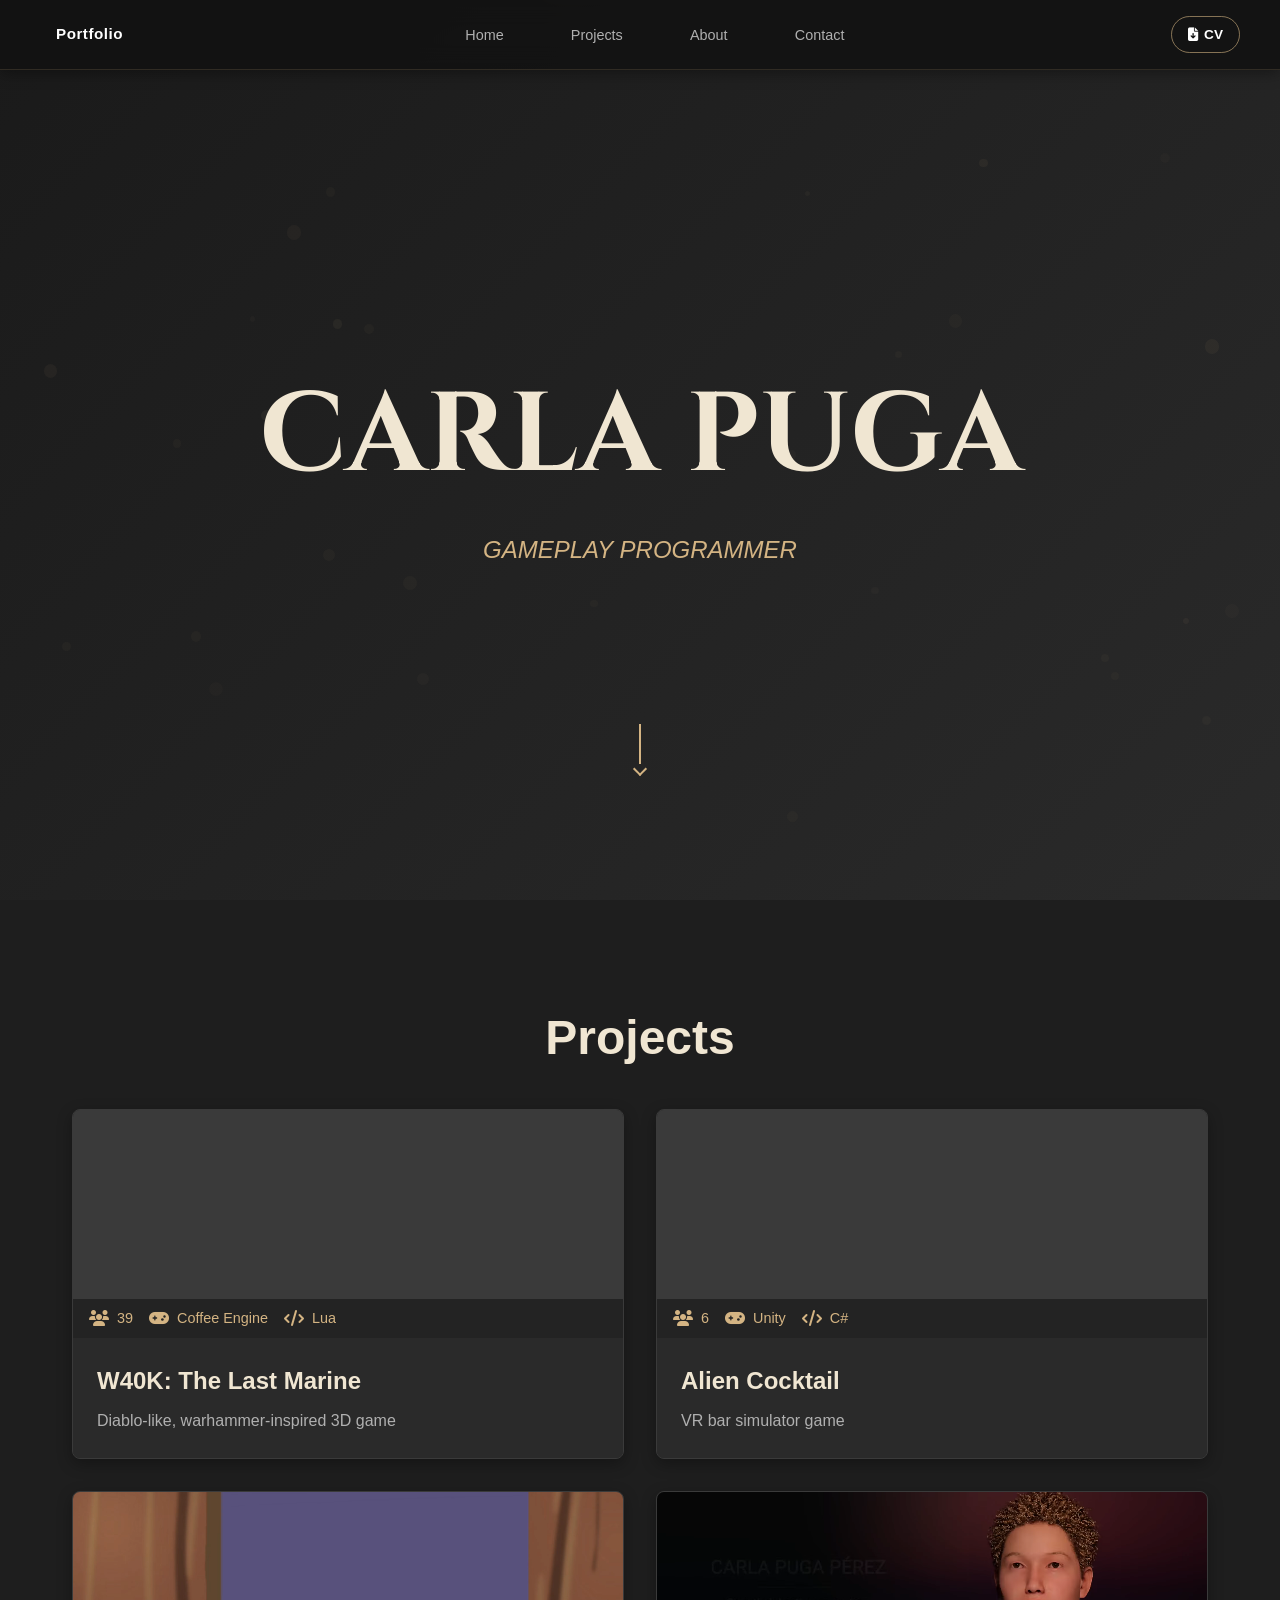
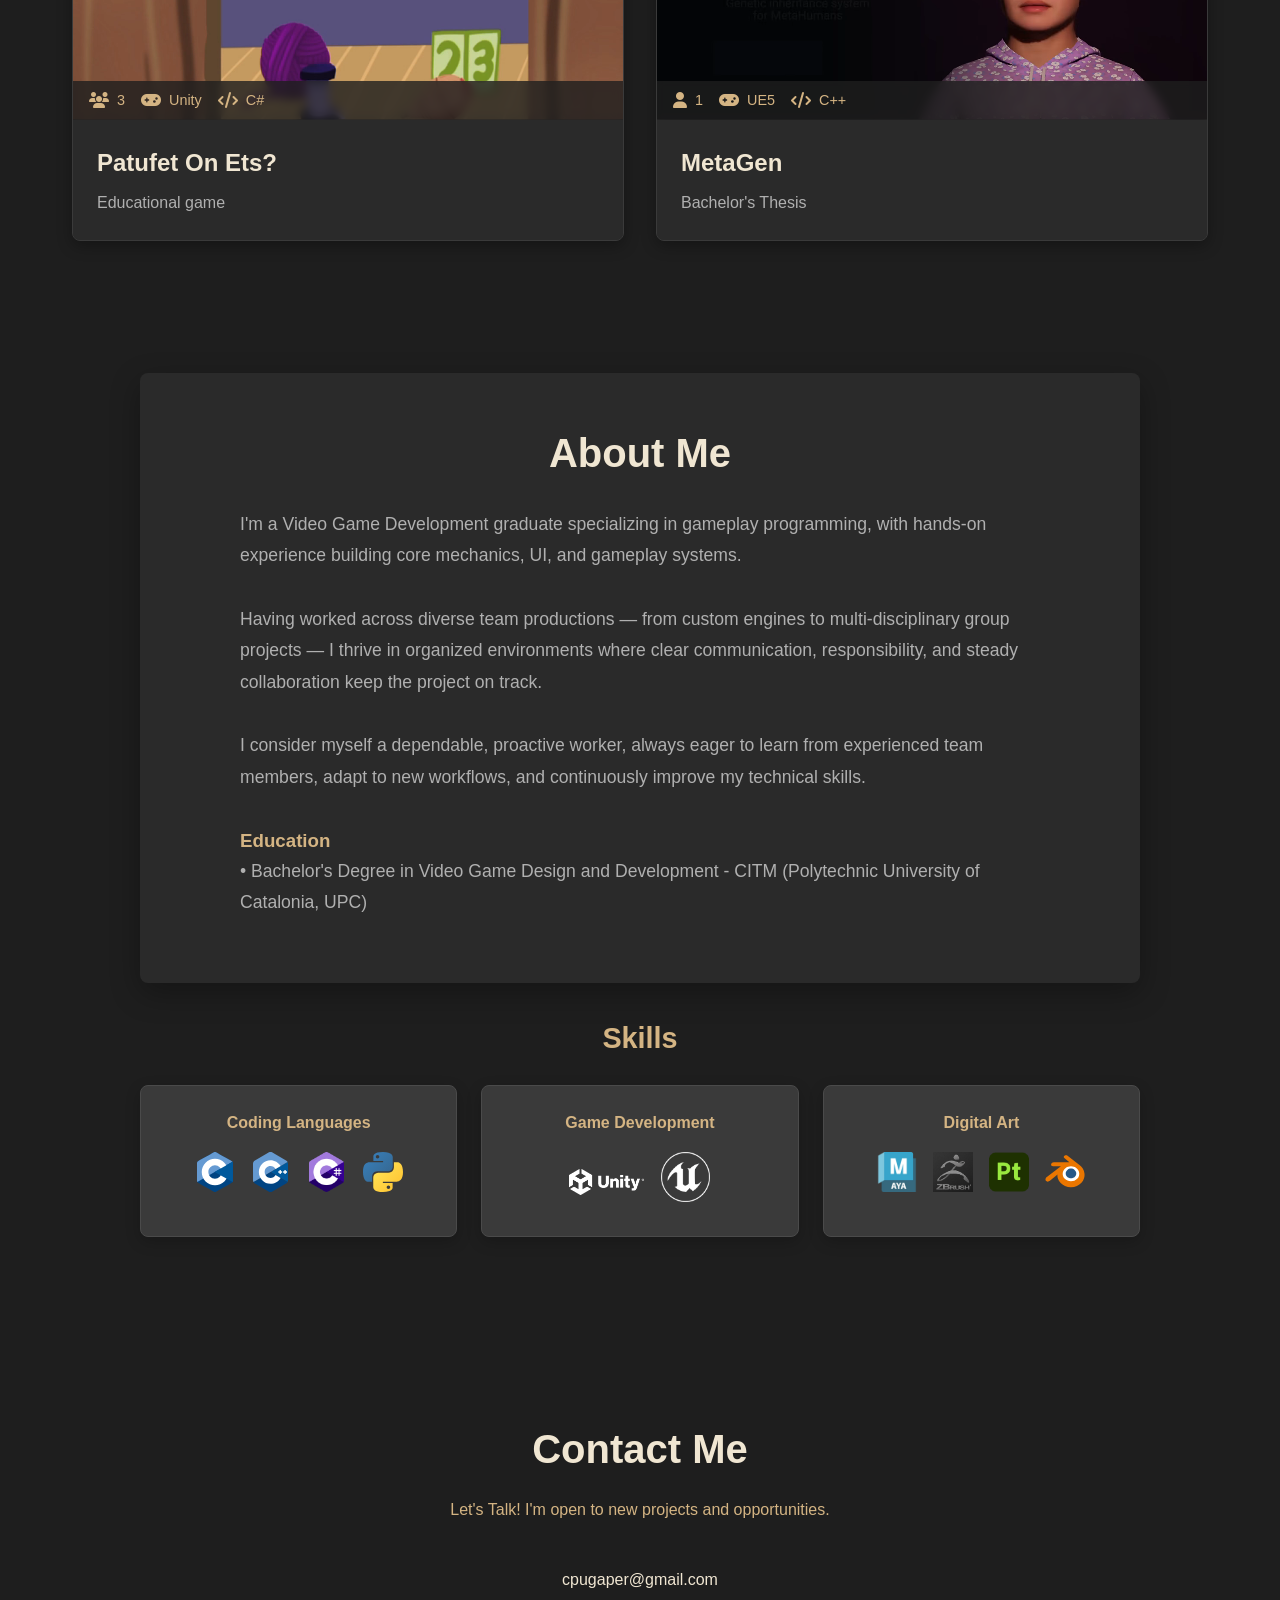
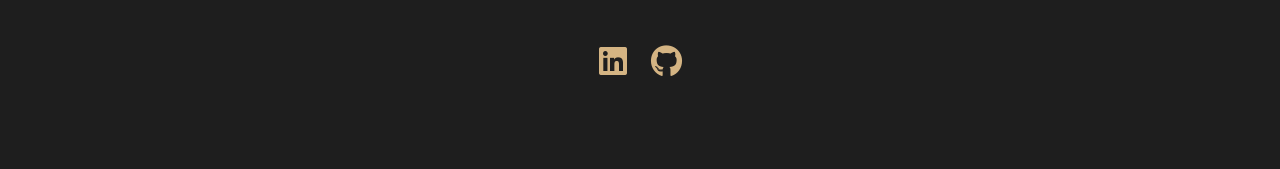
==== commit 24c743a2: "mobile size updates" ====
--- a/index.html
+++ b/index.html
@@ -24,11 +24,9 @@
     <section id="home" class="section">
         <div class="particles" id="particles-js"></div>
         <div class="home-content">
-            <section>
                 <div class="content">
                     <h2>CARLA PUGA</h2>
                 </div>
-            </section>
             <p class="simple-subtitle">GAMEPLAY PROGRAMMER</p> 
             <div id="scroll-down" onclick="document.getElementById('projects').scrollIntoView({behavior: 'smooth'})">
                 <span class="arrow-down"></span>
--- a/style.css
+++ b/style.css
@@ -8,6 +8,7 @@
 
 html {
     scroll-behavior: smooth;
+    scroll-padding-top: 80px;
 }
 
 body {
@@ -630,11 +631,11 @@
 
 .content {
     position: relative;
-    height: 150px; 
-    margin-bottom: 20px;
+    margin-bottom: 5px;
     display: flex;
     justify-content: center;
     align-items: center;
+    width: 100%;
 }
 
 .content h2 {
@@ -647,12 +648,13 @@
 }
 
 .simple-subtitle {
-    font-size: 1.5rem;
-    color: #d4b483;
-    margin: 20px 0 80px 0;
+    font-size: 1.5rem !important;
+    color: #d4b483;
+    margin: 0 0 80px 0;
     animation: fadeInUp 1.2s ease both;
     text-align: center;
     font-style: italic;
+    width: 100%;
 }
 
 @media (max-width: 1024px) {
@@ -670,11 +672,14 @@
 }
 
 @media (max-width: 768px) {
-    nav ul { gap: 1rem; padding: 0 1rem; }
+    nav { flex-wrap: wrap; justify-content: space-between; padding: 0.6rem 1rem; }
+    .nav-brand { order: 1; }
+    .cv-nav-btn { order: 2; }
+    nav ul { width: 100%; order: 3; display: flex; justify-content: center; gap: 1rem; padding-top: 0.6rem; margin-top: 0.6rem; border-top: 1px solid rgba(212, 180, 131, 0.15); }
     nav a { padding: 0.4rem 0.8rem; font-size: 0.9rem; }
     .section { padding: 70px 1rem 1rem; }
     .container { padding: 0 1rem; }
-    #home { min-height: 90vh; padding: 70px 1rem 1rem; }
+    #home { min-height: 90vh; padding: 130px 1rem 1rem; }
     .home-content { min-height: 70vh; }
     .content { height: 120px; margin-bottom: 15px; }
     .content h2 { font-size: 3.5em; }
@@ -684,14 +689,39 @@
     #projects { padding-top: 80px; }
     #projects h2 { font-size: 2.2rem; margin-bottom: 1.5rem; }
     .projects-grid { grid-template-columns: 1fr; gap: 1.5rem; margin-top: 1.5rem; }
-    .project-card { height: 350px; min-height: 350px; }
+    .project-card { height: auto; min-height: 350px; }
     .project-img { height: 350px; }
-    .project-info { height: 110px; min-height: 110px; padding: 1.5rem; }
-    .project-info-bar { bottom: 110px; left: 0; width: 100%; background: rgba(30, 30, 30, 0.8); padding: 0.5rem 1rem; display: flex; align-items: center; gap: 1rem; z-index: 2; backdrop-filter: blur(5px); }
+    .project-info-bar { bottom: auto; top: 350px; transform: translateY(-100%); left: 0; width: 100%; background: rgba(30, 30, 30, 0.8); padding: 0.5rem 1rem; display: flex; align-items: center; gap: 1rem; z-index: 2; backdrop-filter: blur(5px); }
     .info-item { font-size: 0.8rem; flex: 1; min-width: 70px; justify-content: center; }
     .project-info h3 { font-size: 1.4rem; margin-bottom: 0.5rem; }
     .project-info p { font-size: 0.95rem; line-height: 1.5; }
-    .project-info-wrapper { height: 120px; }
+    .project-info { height: auto; min-height: 120px; padding: 1rem 1rem 45px 1rem; }
+    .project-info-wrapper {
+        position: absolute;  
+        top: auto;           
+        bottom: 0;           
+        height: 30px;       
+        width: 100%;        
+        background: #1e1e1e; 
+        border-top: 1px solid #3a3a3a;
+        opacity: 1; 
+        transform: none !important; 
+        padding: 0;
+        display: flex;
+        align-items: center;
+        justify-content: center;
+    }
+    
+    .project-info-content { margin-top: 0; }
+    
+    .project-info-content p {
+        font-size: 0.7rem;
+        color: #d4b483;
+        opacity: 0.6; 
+        margin: 0;
+        text-transform: uppercase;
+        letter-spacing: 1px;
+    }
     #about { padding: 80px 1rem; }
     .about-container { padding: 1.5rem; }
     .about-text h2 { font-size: 2rem; }
@@ -708,6 +738,9 @@
     .social-icon { font-size: 1.7rem; }
     .modal-content { width: 90%; padding: 1.5rem; margin: 10% auto; }
     .modal-img { height: 300px; }
+    .simple-subtitle {
+        font-size: 1rem !important;
+    }
 }
 
 @media (max-width: 480px) {
@@ -719,10 +752,10 @@
     #scroll-down { bottom: 20px; padding-top: 25px; }
     #scroll-down::before { height: 25px; }
     #projects h2 { font-size: 1.8rem; }
-    .project-info-bar { bottom: 100px; padding: 0.4rem 0.8rem; }
-    .project-card { height: 320px; min-height: 320px; }
+    .project-info-bar { bottom: auto; top: 320px; transform: translateY(-100%); padding: 0.4rem 0.8rem; }
+    .project-card { height: auto; min-height: 320px; }
     .project-img { height: 320px; }
-    .project-info { height: 100px; min-height: 100px; padding: 1rem; }
+    .project-info { height: auto; min-height: 100px; padding: 1rem 1rem 45px 1rem; }
     .info-item { font-size: 0.75rem; min-width: 60px; }
     .project-info h3 { font-size: 1.3rem; }
     .project-info p { font-size: 0.9rem; }
@@ -738,11 +771,11 @@
 }
 
 @media (max-width: 360px) {
-    .project-card { min-height: 320px; }
+    .project-card { height: auto; min-height: 320px; }
     .project-img { height: 180px; }
-    .project-info-bar { padding: 0.3rem 0.6rem; }
+    .project-info-bar { bottom: auto; top: 180px; transform: translateY(-100%); padding: 0.3rem 0.6rem; }
     .info-item { font-size: 0.7rem; min-width: 50px; }
-    .project-info { padding: 0.8rem; }
+    .project-info { padding: 0.8rem 0.8rem 45px 0.8rem; }
     .content { height: 80px; }
     .content h2 { font-size: 2em; }
     .simple-subtitle { font-size: 0.9rem; margin: 8px 0 40px 0; }
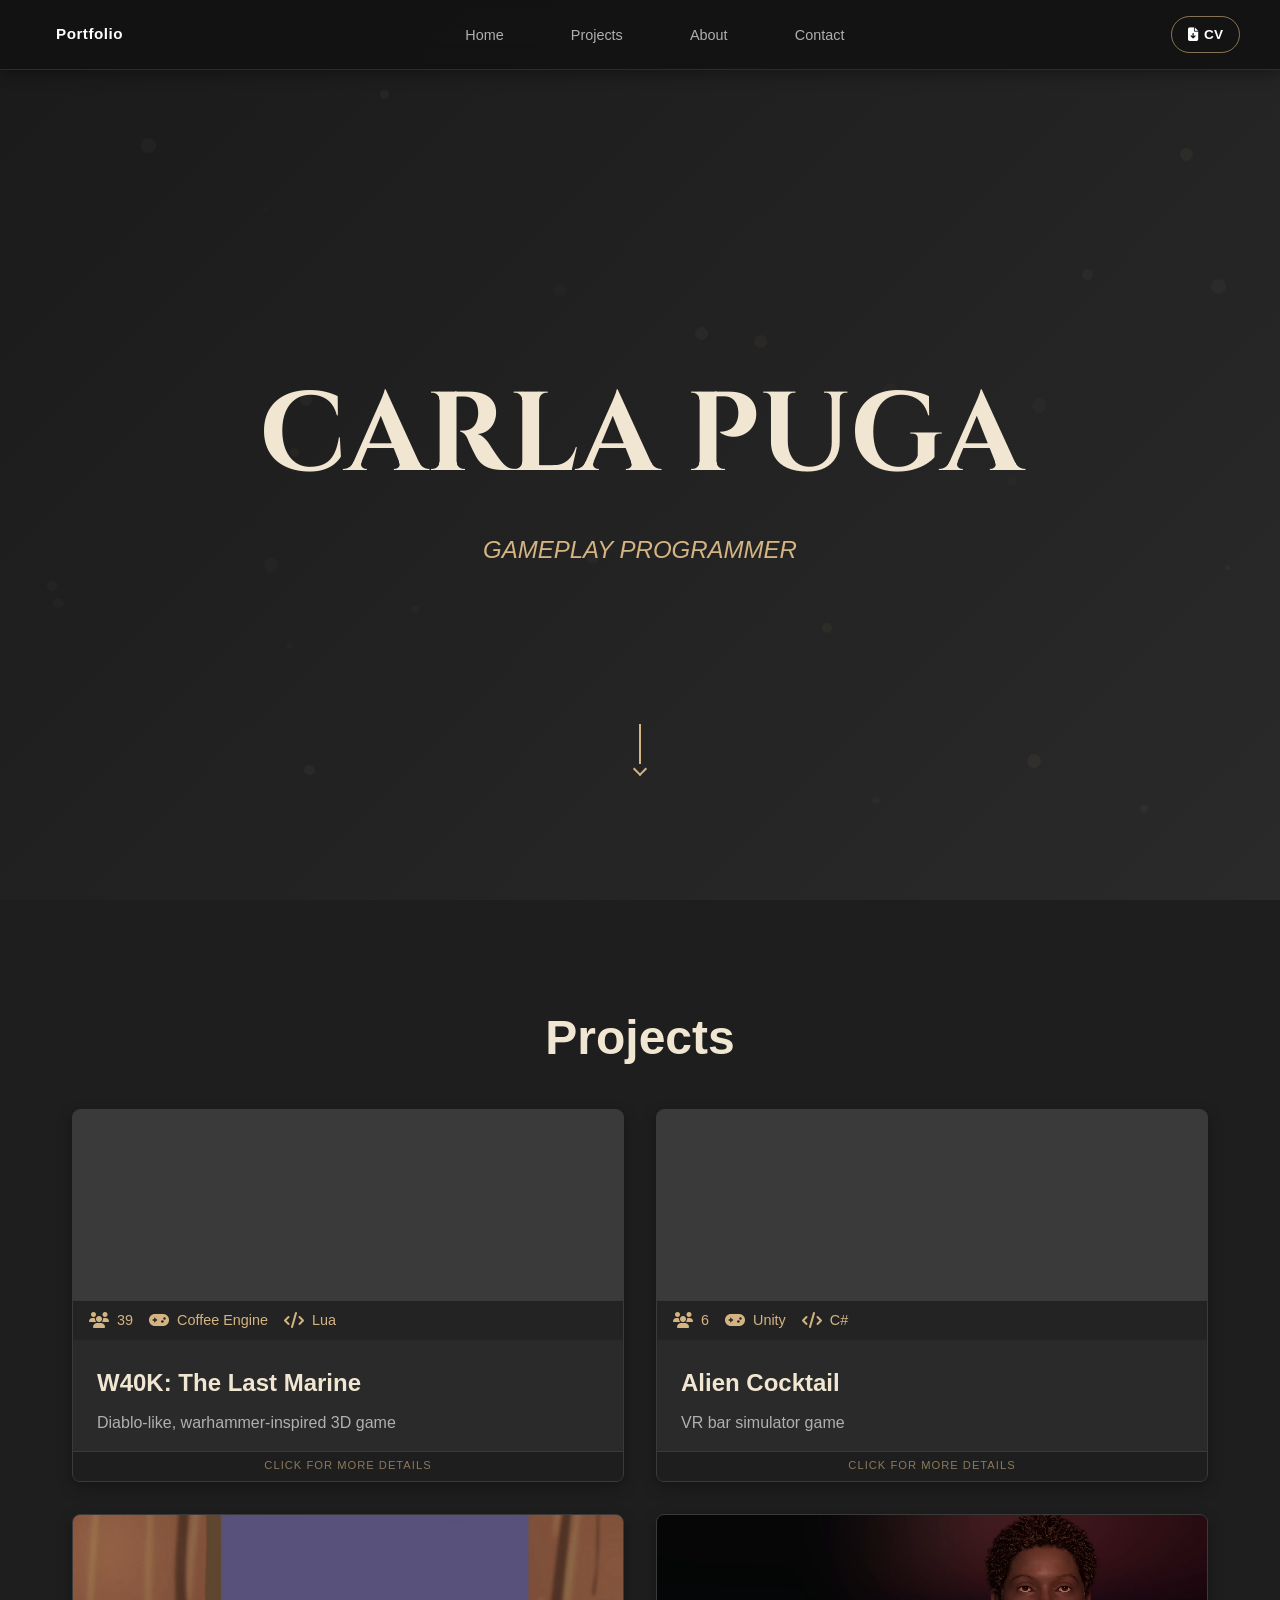
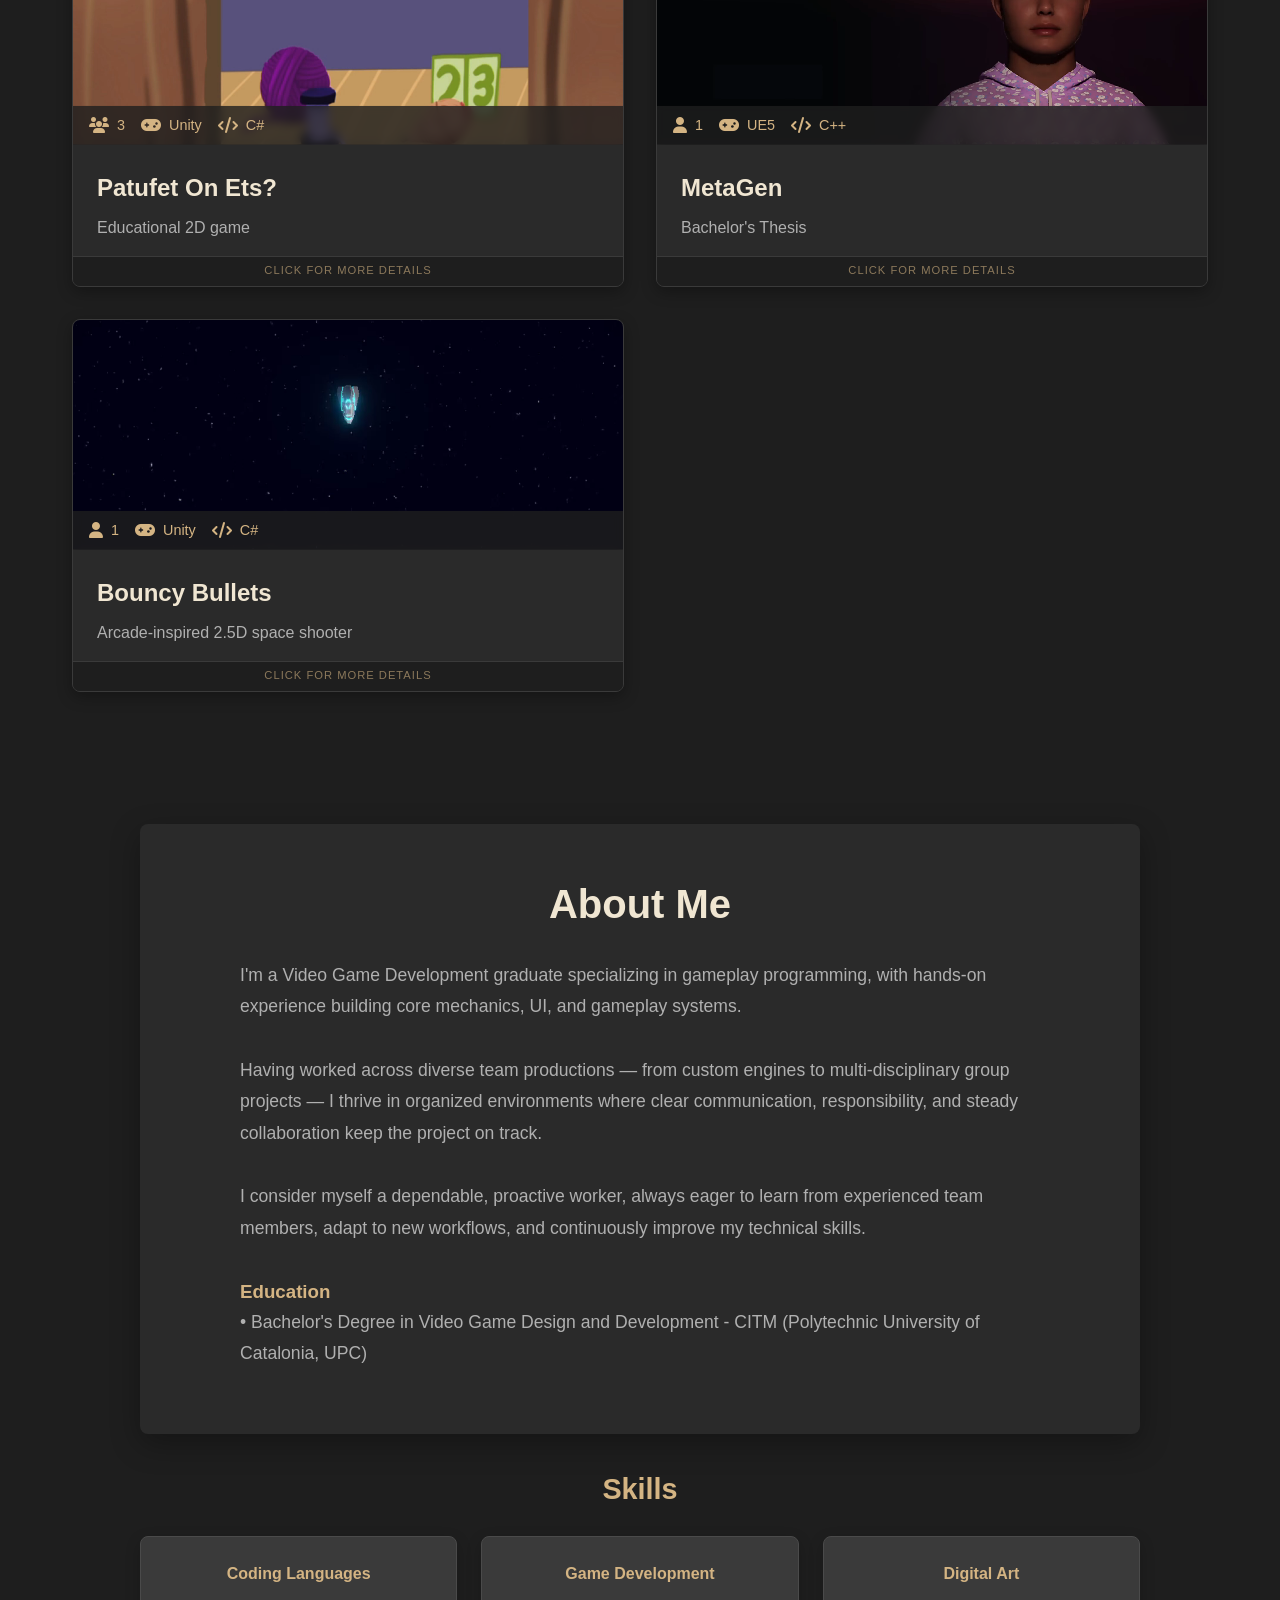
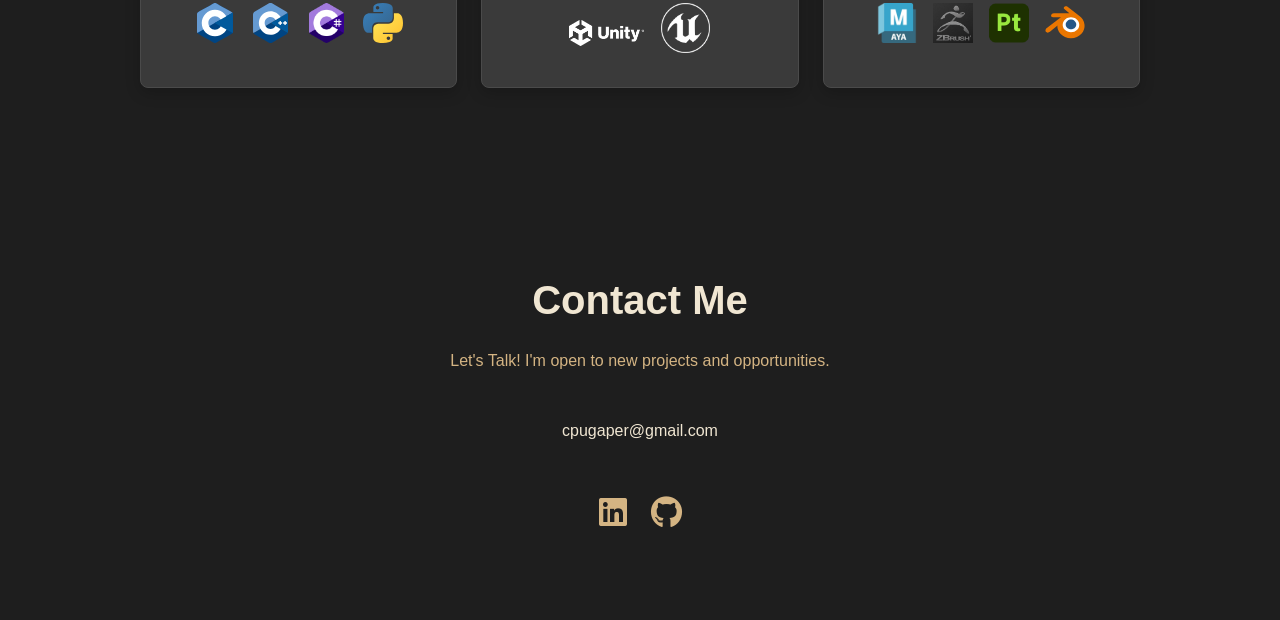
==== commit 76246a7e: "portfolio update and style fixes" ====
--- a/index.html
+++ b/index.html
@@ -94,7 +94,7 @@
                         </div>
                         <div class="project-info">
                             <h3>Patufet On Ets?</h3>
-                            <p>Educational game</p>
+                            <p>Educational 2D game</p>
                         </div>
                         <div class="project-info-wrapper">
                             <div class="project-info-content"><p>Click for more details</p></div>
@@ -116,6 +116,27 @@
                         <div class="project-info">
                             <h3>MetaGen</h3>
                             <p>Bachelor's Thesis</p>
+                        </div>
+                        <div class="project-info-wrapper">
+                            <div class="project-info-content"><p>Click for more details</p></div>
+                        </div>
+                    </div>
+                </div>
+                <div class="project-card" onclick="openModal('game5')">
+                    <div class="project-content">
+                        <div class="project-img">
+                            <video muted loop autoplay playsinline>
+                                <source src="videos/bouncybulletsVideo.webm" type="video/webm">
+                            </video>
+                        </div>
+                        <div class="project-info-bar">
+                            <div class="info-item"><i class="fas fa-user"></i><span>1</span></div>
+                            <div class="info-item"><i class="fas fa-gamepad"></i><span>Unity</span></div>
+                            <div class="info-item"><i class="fas fa-code"></i><span>C#</span></div>
+                        </div>
+                        <div class="project-info">
+                            <h3>Bouncy Bullets</h3>
+                            <p>Arcade-inspired 2.5D space shooter</p>
                         </div>
                         <div class="project-info-wrapper">
                             <div class="project-info-content"><p>Click for more details</p></div>
--- a/style.css
+++ b/style.css
@@ -227,7 +227,6 @@
     transition: all 0.4s cubic-bezier(0.175, 0.885, 0.32, 1.275);
     cursor: pointer;
     border: 1px solid #3a3a3a;
-    height: 350px; 
 }
 
 .project-card:hover {
@@ -245,7 +244,7 @@
 
 .project-img {
     width: 100%;
-    height: 350px; 
+    height: 230px; 
     background: #3a3a3a;
     display: flex;
     flex-direction: column;
@@ -268,7 +267,8 @@
     align-items: center;
     gap: 1rem;
     position: absolute;
-    bottom: 120px;
+    top: 230px;
+    transform: translateY(-100%);
     width: 100%;
     z-index: 2;
     backdrop-filter: blur(5px);
@@ -287,10 +287,9 @@
 }
 
 .project-info {
-    padding: 1.5rem;
+    padding: 1.5rem 1.5rem 45px 1.5rem;
     transition: all 0.4s ease;
     background: #2a2a2a;
-    height: 150px;
     display: flex;
     flex-direction: column;
     justify-content: space-between;
@@ -312,39 +311,56 @@
 
 .project-info-wrapper {
     position: absolute;
-    top: 0;
+    bottom: 0;
     left: 0;
     width: 100%;
-    height: 100%;
-    background: rgba(42, 42, 42, 0.9);
+    height: 30px;
+    background: #1e1e1e;
+    border-top: 1px solid #3a3a3a;
     display: flex;
     align-items: center;
     justify-content: center;
-    opacity: 0;
-    transition: all 0.4s ease;
-    padding: 2rem;
-    box-sizing: border-box;
     z-index: 3;
 }
 
-.project-card:hover .project-info-wrapper {
-    opacity: 1;
-    transform: translateY(-30px);
-}
-
 .project-info-content {
     text-align: center;
-    margin-top: -70px;
-}
-
-.project-info-content h3 {
-    font-size: 1.8rem;
-    margin-bottom: 1rem;
-    color: #f0e6d2;
 }
 
 .project-info-content p {
     color: #d4b483;
+    font-size: 0.7rem;
+    opacity: 0.6;
+    margin: 0;
+    text-transform: uppercase;
+    letter-spacing: 1px;
+}
+
+.project-modal-btn {
+    display: inline-flex;
+    align-items: center;
+    gap: 0.6rem;
+    background-color: #3a3a3a;
+    color: #f0e6d2;
+    padding: 0.7rem 1.4rem;
+    border-radius: 25px;
+    text-decoration: none;
+    font-weight: bold;
+    font-size: 0.95rem;
+    border: 1px solid #4a4a4a;
+    transition: all 0.3s ease;
+    box-shadow: 0 4px 10px rgba(0, 0, 0, 0.2);
+}
+
+.project-modal-btn:hover {
+    background-color: #d4b483;
+    color: #121212;
+    border-color: #d4b483;
+    transform: translateY(-3px);
+    box-shadow: 0 6px 15px rgba(212, 180, 131, 0.3);
+}
+
+.project-modal-btn i {
     font-size: 1.1rem;
 }
 
@@ -659,10 +675,9 @@
 
 @media (max-width: 1024px) {
     .projects-grid { grid-template-columns: repeat(auto-fit, minmax(280px, 1fr)); gap: 1.5rem; }
-    .project-card { height: 320px; }
     .project-img { height: 200px; }
-    .project-info-bar { bottom: 120px; padding: 0.4rem 0.8rem; }
-    .project-info { height: 120px; padding: 1rem; }
+    .project-info-bar { top: 200px; padding: 0.4rem 0.8rem; }
+    .project-info { padding: 1rem 1rem 45px 1rem; }
     .content h2 { font-size: 5em; }
     .simple-subtitle { font-size: 1.3rem; margin: 20px 0 70px 0; }
     .about-container { padding: 2rem; }
@@ -689,39 +704,13 @@
     #projects { padding-top: 80px; }
     #projects h2 { font-size: 2.2rem; margin-bottom: 1.5rem; }
     .projects-grid { grid-template-columns: 1fr; gap: 1.5rem; margin-top: 1.5rem; }
-    .project-card { height: auto; min-height: 350px; }
-    .project-img { height: 350px; }
-    .project-info-bar { bottom: auto; top: 350px; transform: translateY(-100%); left: 0; width: 100%; background: rgba(30, 30, 30, 0.8); padding: 0.5rem 1rem; display: flex; align-items: center; gap: 1rem; z-index: 2; backdrop-filter: blur(5px); }
+    .project-card { height: auto; min-height: 300px; }
+    .project-img { height: 300px; }
+    .project-info-bar { bottom: auto; top: 300px; transform: translateY(-100%); left: 0; width: 100%; background: rgba(30, 30, 30, 0.8); padding: 0.5rem 1rem; display: flex; align-items: center; gap: 1rem; z-index: 2; backdrop-filter: blur(5px); }
     .info-item { font-size: 0.8rem; flex: 1; min-width: 70px; justify-content: center; }
     .project-info h3 { font-size: 1.4rem; margin-bottom: 0.5rem; }
     .project-info p { font-size: 0.95rem; line-height: 1.5; }
     .project-info { height: auto; min-height: 120px; padding: 1rem 1rem 45px 1rem; }
-    .project-info-wrapper {
-        position: absolute;  
-        top: auto;           
-        bottom: 0;           
-        height: 30px;       
-        width: 100%;        
-        background: #1e1e1e; 
-        border-top: 1px solid #3a3a3a;
-        opacity: 1; 
-        transform: none !important; 
-        padding: 0;
-        display: flex;
-        align-items: center;
-        justify-content: center;
-    }
-    
-    .project-info-content { margin-top: 0; }
-    
-    .project-info-content p {
-        font-size: 0.7rem;
-        color: #d4b483;
-        opacity: 0.6; 
-        margin: 0;
-        text-transform: uppercase;
-        letter-spacing: 1px;
-    }
     #about { padding: 80px 1rem; }
     .about-container { padding: 1.5rem; }
     .about-text h2 { font-size: 2rem; }
@@ -752,9 +741,9 @@
     #scroll-down { bottom: 20px; padding-top: 25px; }
     #scroll-down::before { height: 25px; }
     #projects h2 { font-size: 1.8rem; }
-    .project-info-bar { bottom: auto; top: 320px; transform: translateY(-100%); padding: 0.4rem 0.8rem; }
-    .project-card { height: auto; min-height: 320px; }
-    .project-img { height: 320px; }
+    .project-info-bar { bottom: auto; top: 220px; transform: translateY(-100%); padding: 0.4rem 0.8rem; }
+    .project-card { height: auto; min-height: 220px; }
+    .project-img { height: 220px; }
     .project-info { height: auto; min-height: 100px; padding: 1rem 1rem 45px 1rem; }
     .info-item { font-size: 0.75rem; min-width: 60px; }
     .project-info h3 { font-size: 1.3rem; }
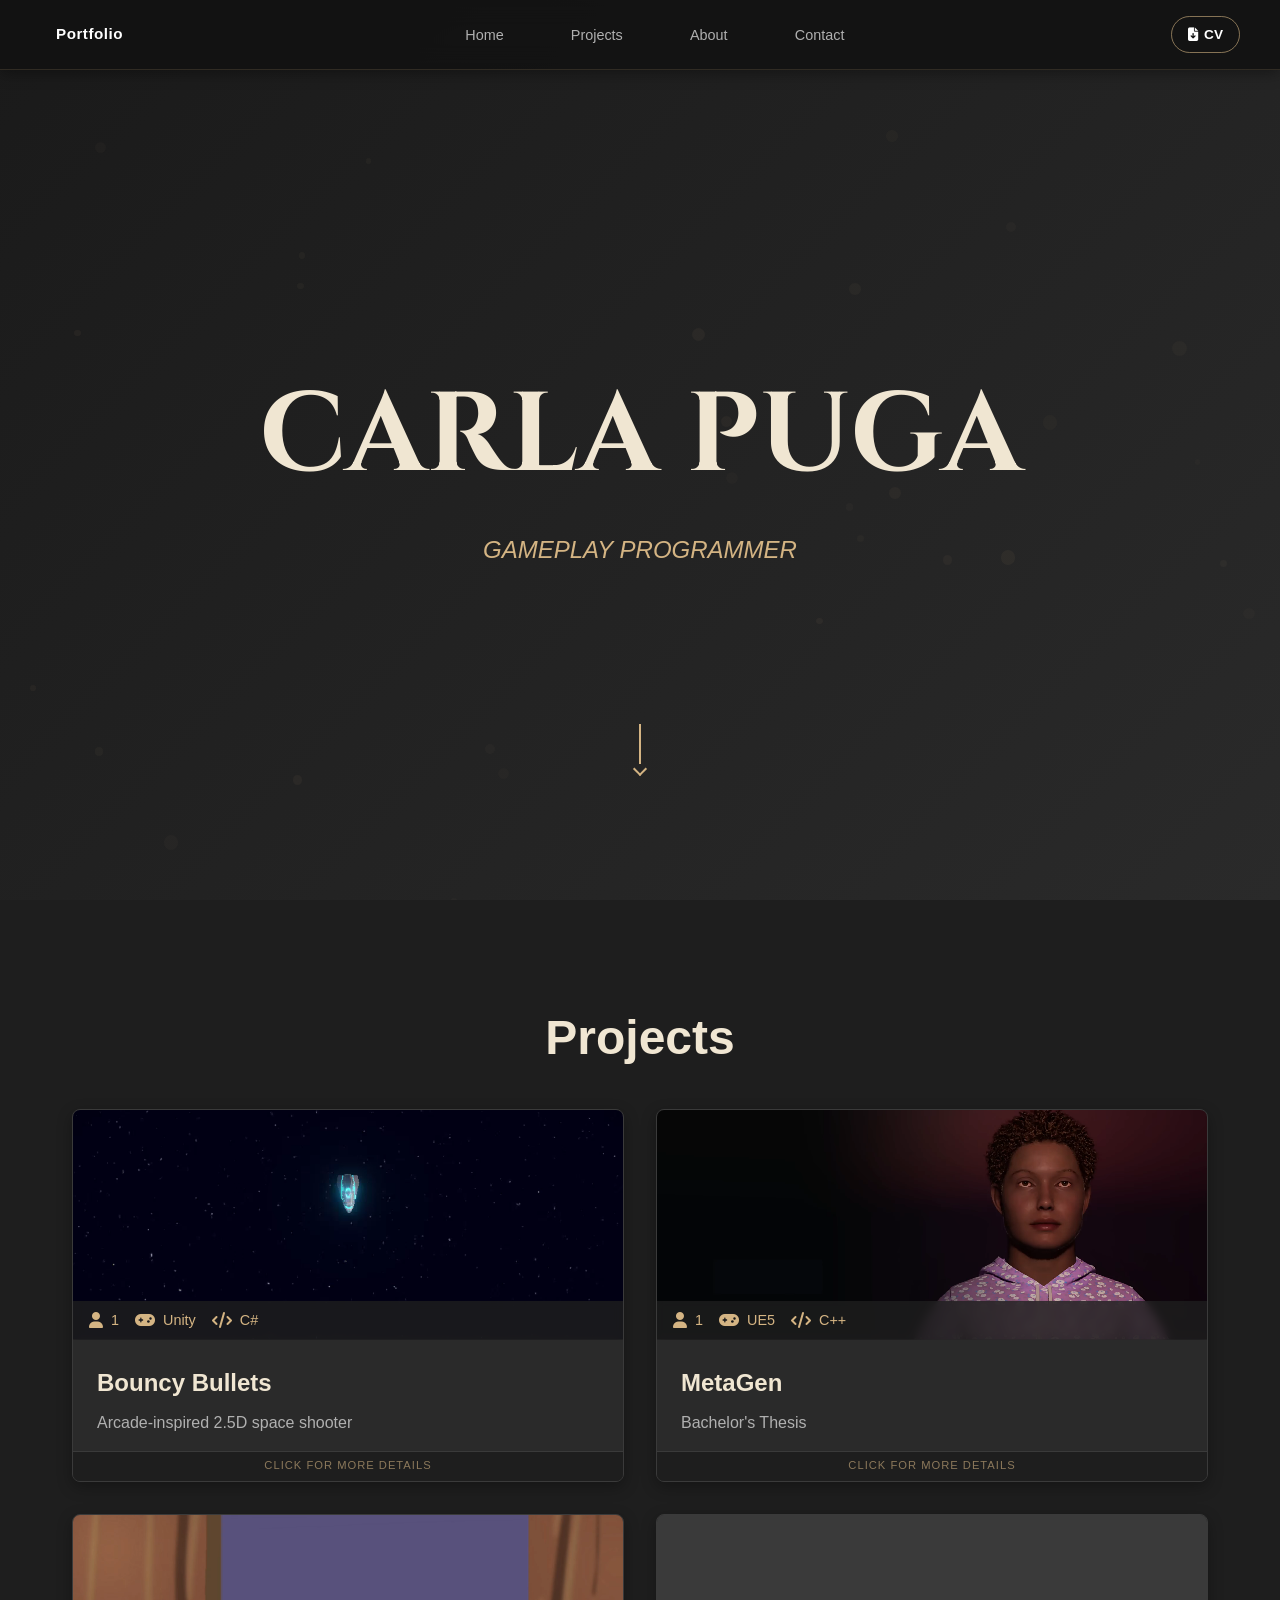
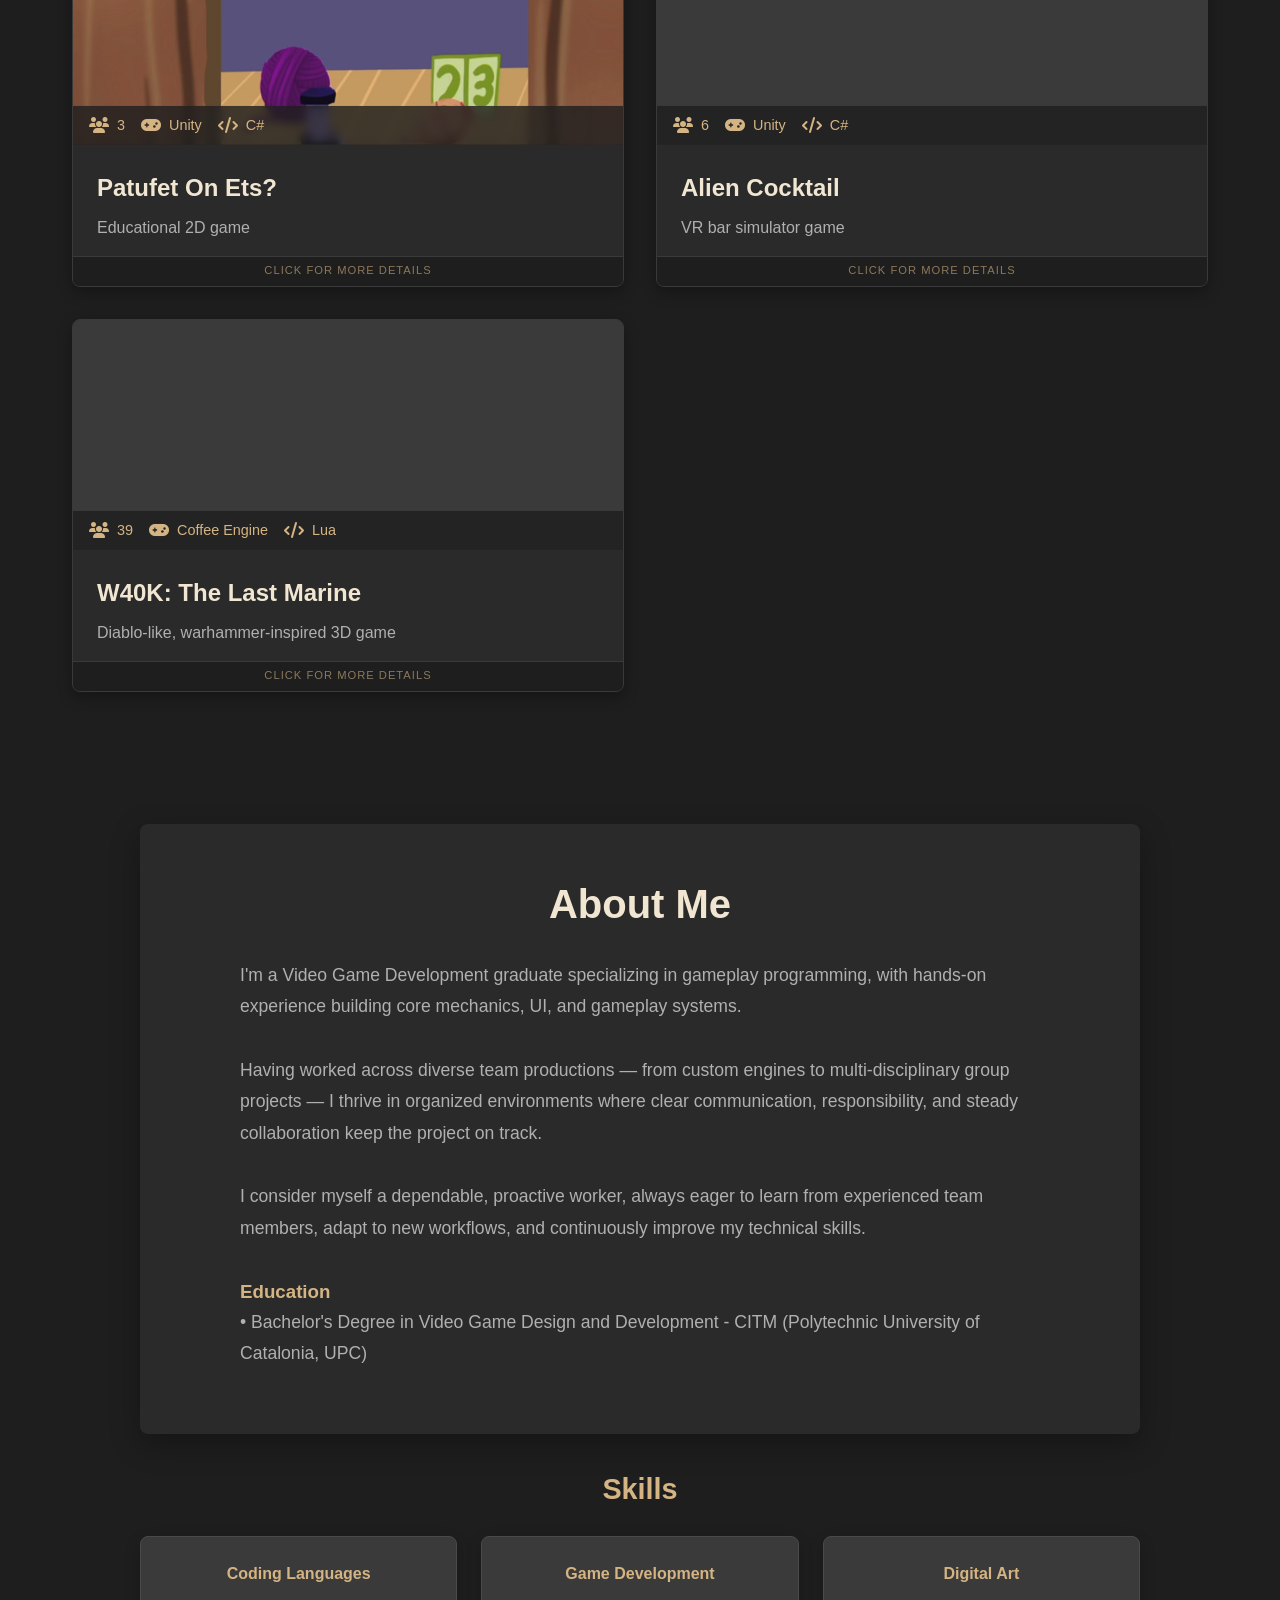
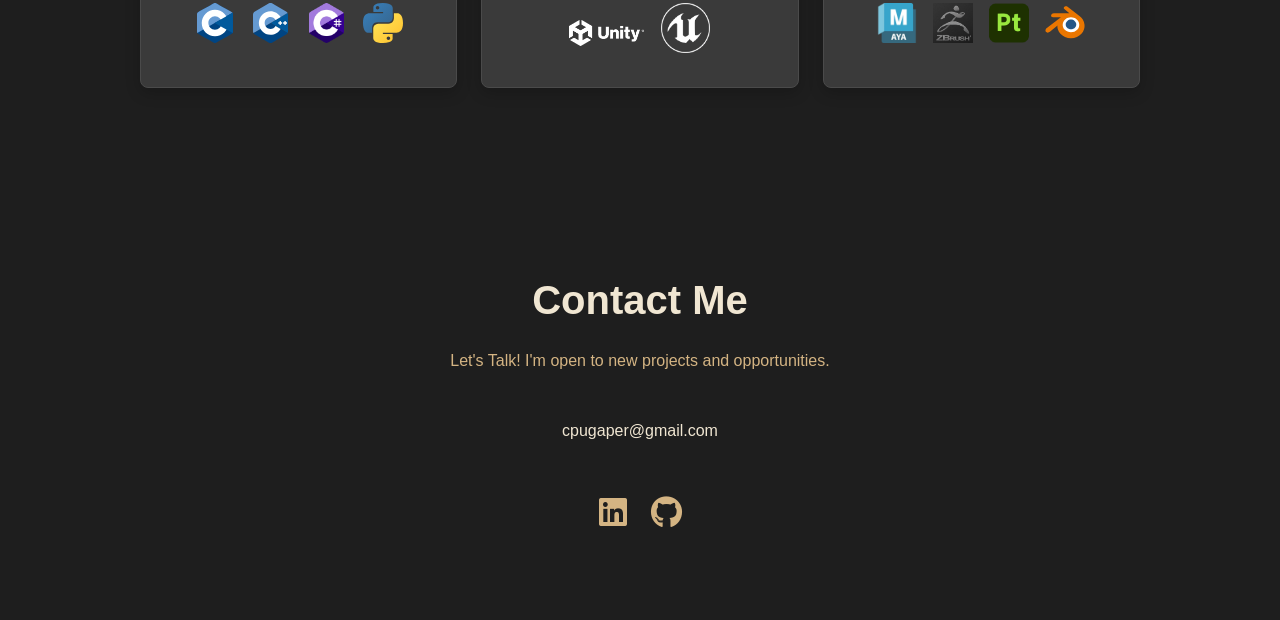
==== commit c31a1841: "reorder project showcase" ====
--- a/index.html
+++ b/index.html
@@ -38,6 +38,90 @@
         <div class="container">
             <h2>Projects</h2>
             <div id="games-projects" class="projects-grid">
+                <div class="project-card" onclick="openModal('game5')">
+                    <div class="project-content">
+                        <div class="project-img">
+                            <video muted loop autoplay playsinline>
+                                <source src="videos/bouncybulletsVideo.webm" type="video/webm">
+                            </video>
+                        </div>
+                        <div class="project-info-bar">
+                            <div class="info-item"><i class="fas fa-user"></i><span>1</span></div>
+                            <div class="info-item"><i class="fas fa-gamepad"></i><span>Unity</span></div>
+                            <div class="info-item"><i class="fas fa-code"></i><span>C#</span></div>
+                        </div>
+                        <div class="project-info">
+                            <h3>Bouncy Bullets</h3>
+                            <p>Arcade-inspired 2.5D space shooter</p>
+                        </div>
+                        <div class="project-info-wrapper">
+                            <div class="project-info-content"><p>Click for more details</p></div>
+                        </div>
+                    </div>
+                </div>
+                <div class="project-card" onclick="openModal('game4')">
+                    <div class="project-content">
+                        <div class="project-img">
+                            <video muted loop autoplay playsinline>
+                                <source src="videos/metagen.webm" type="video/webm">
+                            </video>
+                        </div>
+                        <div class="project-info-bar">
+                            <div class="info-item"><i class="fas fa-user"></i><span>1</span></div>
+                            <div class="info-item"><i class="fas fa-gamepad"></i><span>UE5</span></div>
+                            <div class="info-item"><i class="fas fa-code"></i><span>C++</span></div>
+                        </div>
+                        <div class="project-info">
+                            <h3>MetaGen</h3>
+                            <p>Bachelor's Thesis</p>
+                        </div>
+                        <div class="project-info-wrapper">
+                            <div class="project-info-content"><p>Click for more details</p></div>
+                        </div>
+                    </div>
+                </div>
+                <div class="project-card" onclick="openModal('game3')">
+                    <div class="project-content">
+                        <div class="project-img">
+                            <video muted loop autoplay playsinline>
+                                <source src="videos/POETrailer.webm" type="video/webm">
+                            </video>
+                        </div>
+                        <div class="project-info-bar">
+                            <div class="info-item"><i class="fas fa-users"></i><span>3</span></div>
+                            <div class="info-item"><i class="fas fa-gamepad"></i><span>Unity</span></div>
+                            <div class="info-item"><i class="fas fa-code"></i><span>C#</span></div>
+                        </div>
+                        <div class="project-info">
+                            <h3>Patufet On Ets?</h3>
+                            <p>Educational 2D game</p>
+                        </div>
+                        <div class="project-info-wrapper">
+                            <div class="project-info-content"><p>Click for more details</p></div>
+                        </div>
+                    </div>
+                </div>
+                                <div class="project-card" onclick="openModal('game2')">
+                    <div class="project-content">
+                        <div class="project-img">
+                            <video muted loop autoplay playsinline>
+                                <source src="videos/AlienCocktailTrailer.webm" type="video/webm">
+                            </video>
+                        </div>
+                        <div class="project-info-bar">
+                            <div class="info-item"><i class="fas fa-users"></i><span>6</span></div>
+                            <div class="info-item"><i class="fas fa-gamepad"></i><span>Unity</span></div>
+                            <div class="info-item"><i class="fas fa-code"></i><span>C#</span></div>
+                        </div>
+                        <div class="project-info">
+                            <h3>Alien Cocktail</h3>
+                            <p>VR bar simulator game</p>
+                        </div>
+                        <div class="project-info-wrapper">
+                            <div class="project-info-content"><p>Click for more details</p></div>
+                        </div>
+                    </div>
+                </div>
                 <div class="project-card" onclick="openModal('game1')">
                     <div class="project-content">
                         <div class="project-img">
@@ -58,91 +142,7 @@
                             <div class="project-info-content"><p>Click for more details</p></div>
                         </div>
                     </div>
-                </div>
-                <div class="project-card" onclick="openModal('game2')">
-                    <div class="project-content">
-                        <div class="project-img">
-                            <video muted loop autoplay playsinline>
-                                <source src="videos/AlienCocktailTrailer.webm" type="video/webm">
-                            </video>
-                        </div>
-                        <div class="project-info-bar">
-                            <div class="info-item"><i class="fas fa-users"></i><span>6</span></div>
-                            <div class="info-item"><i class="fas fa-gamepad"></i><span>Unity</span></div>
-                            <div class="info-item"><i class="fas fa-code"></i><span>C#</span></div>
-                        </div>
-                        <div class="project-info">
-                            <h3>Alien Cocktail</h3>
-                            <p>VR bar simulator game</p>
-                        </div>
-                        <div class="project-info-wrapper">
-                            <div class="project-info-content"><p>Click for more details</p></div>
-                        </div>
-                    </div>
-                </div>
-                <div class="project-card" onclick="openModal('game3')">
-                    <div class="project-content">
-                        <div class="project-img">
-                            <video muted loop autoplay playsinline>
-                                <source src="videos/POETrailer.webm" type="video/webm">
-                            </video>
-                        </div>
-                        <div class="project-info-bar">
-                            <div class="info-item"><i class="fas fa-users"></i><span>3</span></div>
-                            <div class="info-item"><i class="fas fa-gamepad"></i><span>Unity</span></div>
-                            <div class="info-item"><i class="fas fa-code"></i><span>C#</span></div>
-                        </div>
-                        <div class="project-info">
-                            <h3>Patufet On Ets?</h3>
-                            <p>Educational 2D game</p>
-                        </div>
-                        <div class="project-info-wrapper">
-                            <div class="project-info-content"><p>Click for more details</p></div>
-                        </div>
-                    </div>
-                </div>
-                <div class="project-card" onclick="openModal('game4')">
-                    <div class="project-content">
-                        <div class="project-img">
-                            <video muted loop autoplay playsinline>
-                                <source src="videos/metagen.webm" type="video/webm">
-                            </video>
-                        </div>
-                        <div class="project-info-bar">
-                            <div class="info-item"><i class="fas fa-user"></i><span>1</span></div>
-                            <div class="info-item"><i class="fas fa-gamepad"></i><span>UE5</span></div>
-                            <div class="info-item"><i class="fas fa-code"></i><span>C++</span></div>
-                        </div>
-                        <div class="project-info">
-                            <h3>MetaGen</h3>
-                            <p>Bachelor's Thesis</p>
-                        </div>
-                        <div class="project-info-wrapper">
-                            <div class="project-info-content"><p>Click for more details</p></div>
-                        </div>
-                    </div>
-                </div>
-                <div class="project-card" onclick="openModal('game5')">
-                    <div class="project-content">
-                        <div class="project-img">
-                            <video muted loop autoplay playsinline>
-                                <source src="videos/bouncybulletsVideo.webm" type="video/webm">
-                            </video>
-                        </div>
-                        <div class="project-info-bar">
-                            <div class="info-item"><i class="fas fa-user"></i><span>1</span></div>
-                            <div class="info-item"><i class="fas fa-gamepad"></i><span>Unity</span></div>
-                            <div class="info-item"><i class="fas fa-code"></i><span>C#</span></div>
-                        </div>
-                        <div class="project-info">
-                            <h3>Bouncy Bullets</h3>
-                            <p>Arcade-inspired 2.5D space shooter</p>
-                        </div>
-                        <div class="project-info-wrapper">
-                            <div class="project-info-content"><p>Click for more details</p></div>
-                        </div>
-                    </div>
-                </div>
+                </div>    
             </div>
         </div>
     </section>
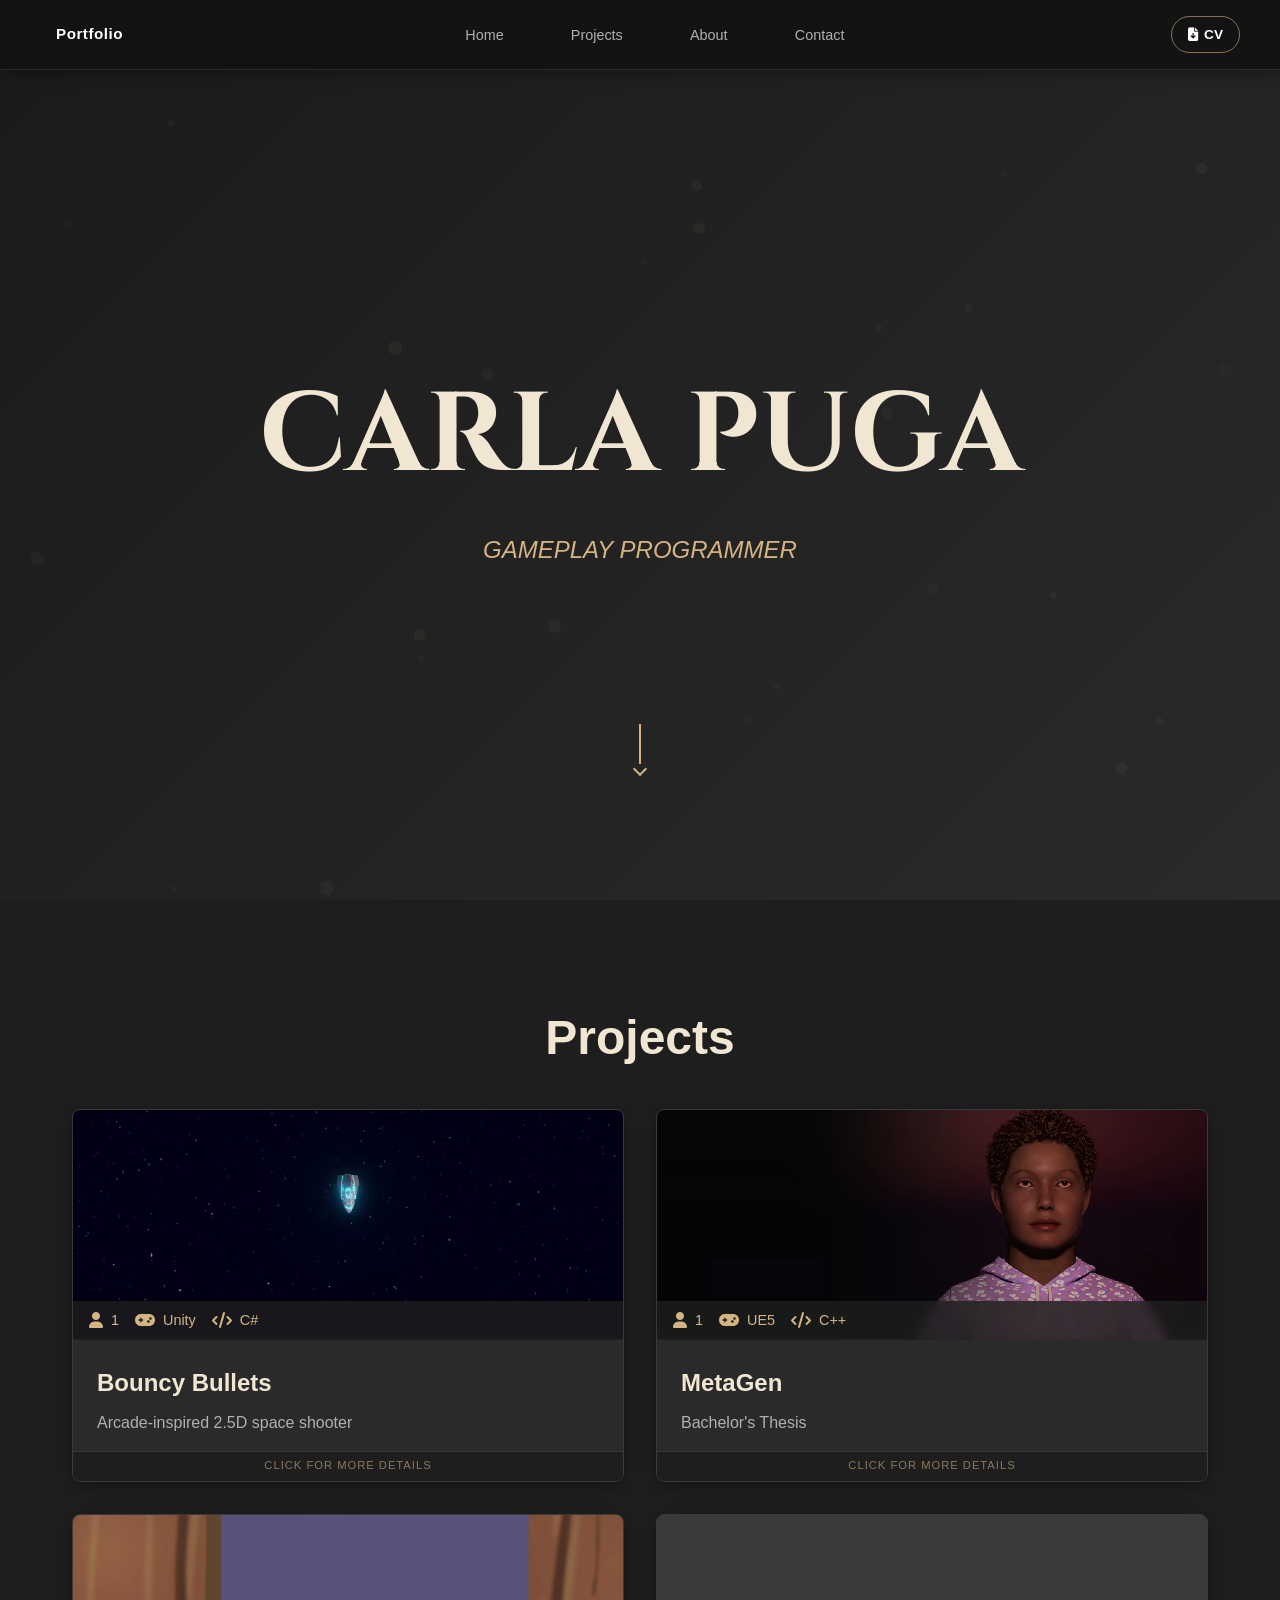
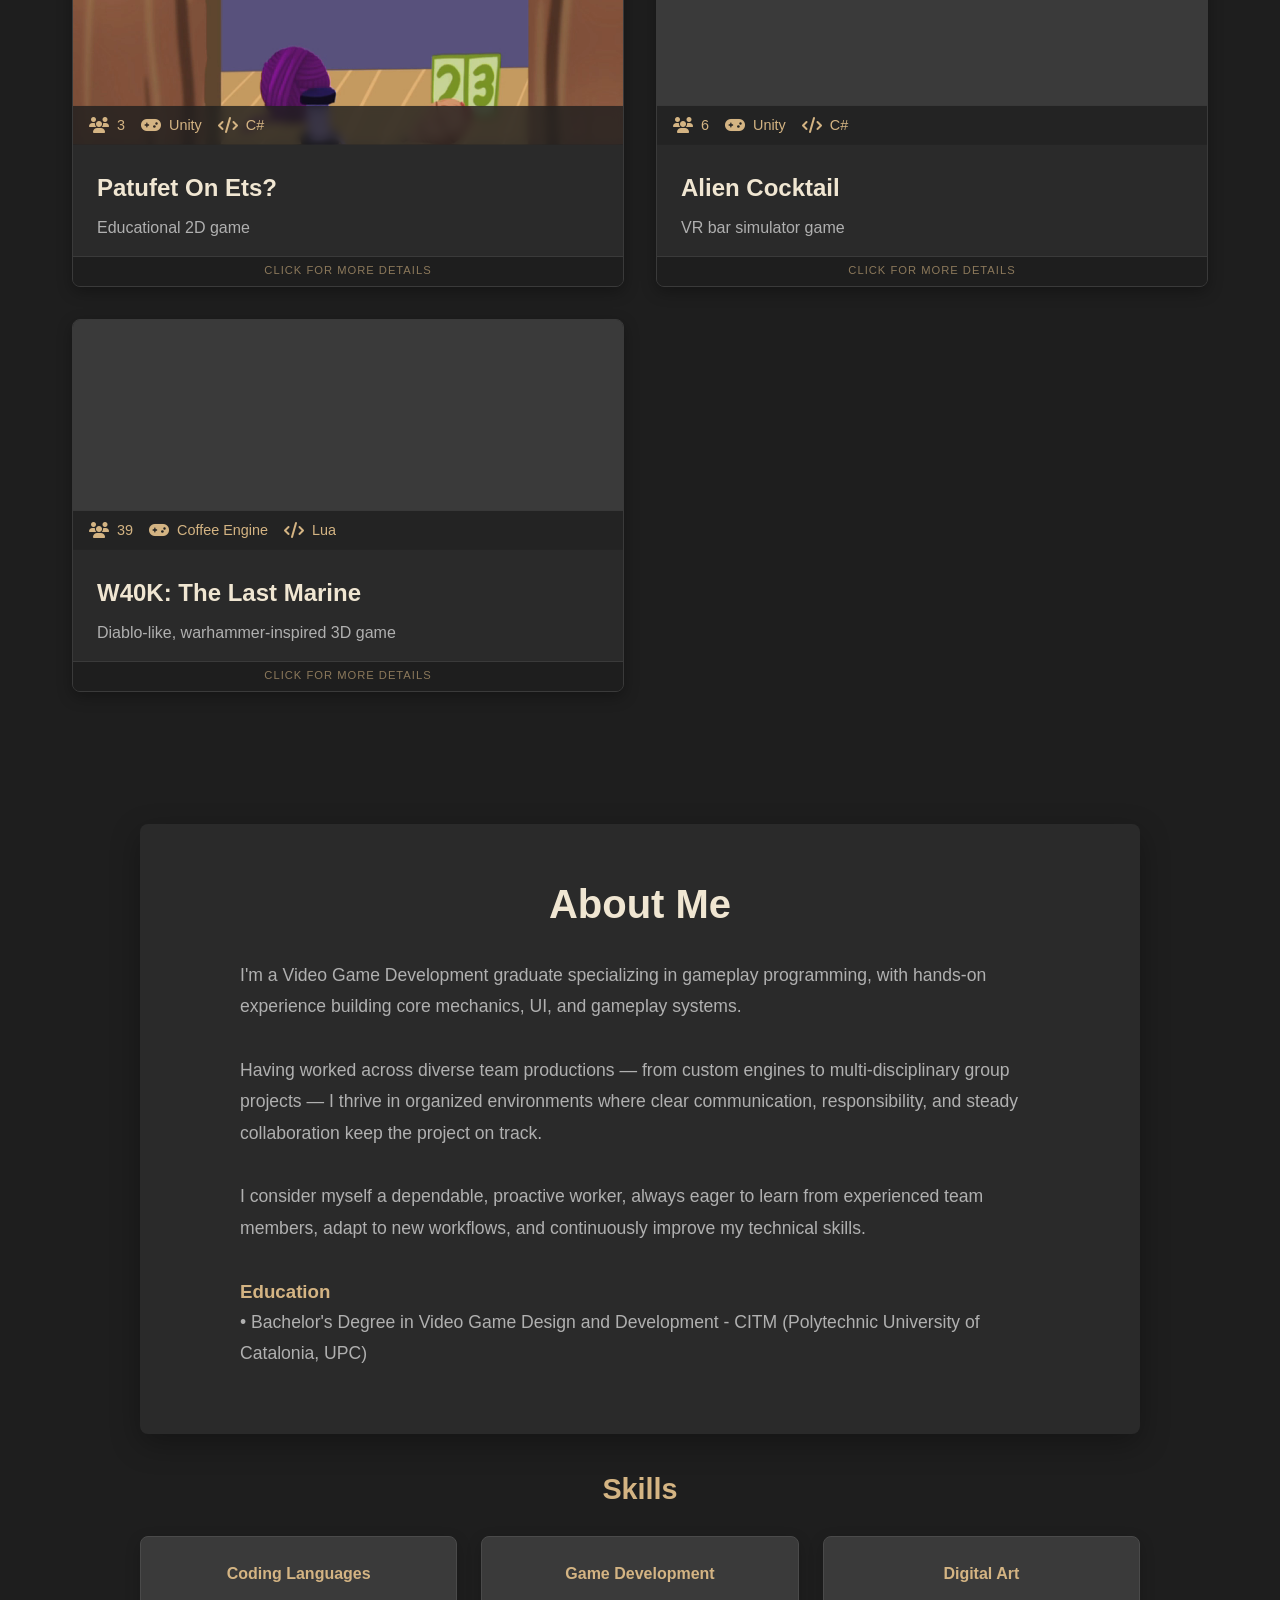
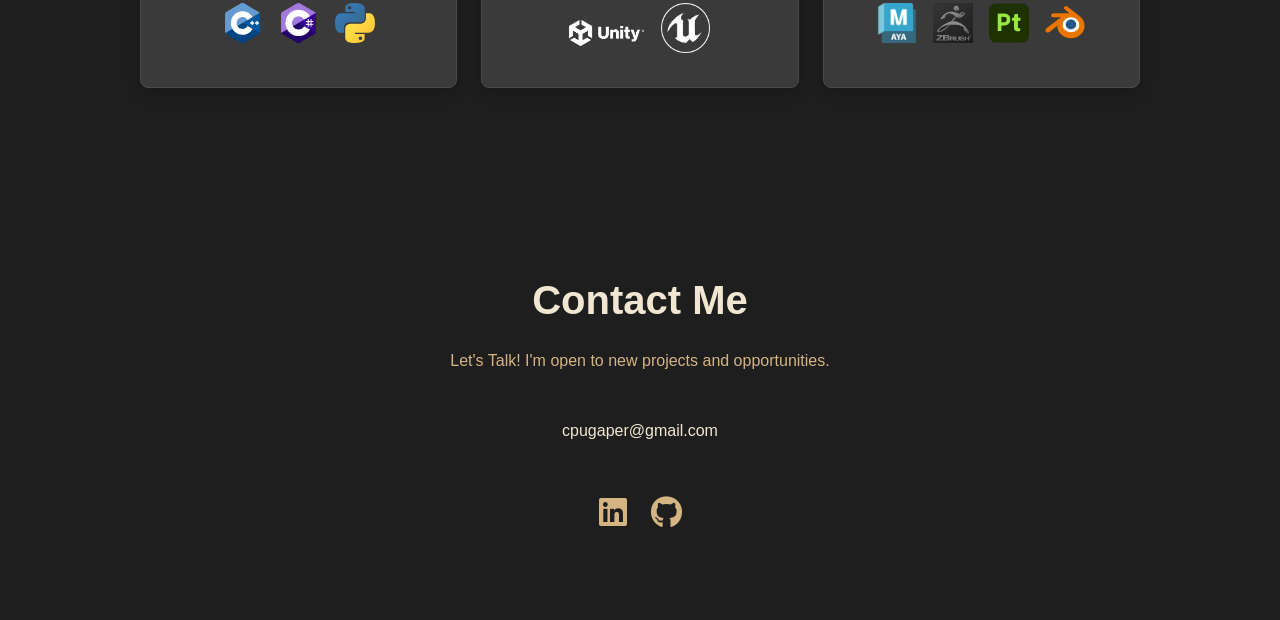
==== commit 2a1a191c: "Update CV" ====
--- a/index.html
+++ b/index.html
@@ -165,7 +165,6 @@
                 <div class="skill-item">
                     <h4>Coding Languages</h4>
                     <div class="skill-images">
-                        <img src="images/C_Logo.svg" alt="C" class="skill-img" title="C">
                         <img src="images/C++_Logo.svg" alt="C++" class="skill-img" title="C++">
                         <img src="images/C_sharp_Logo.png" alt="C#" class="skill-img" title="C#">
                         <img src="images/Python_Logo.svg" alt="Python" class="skill-img" title="Python">
